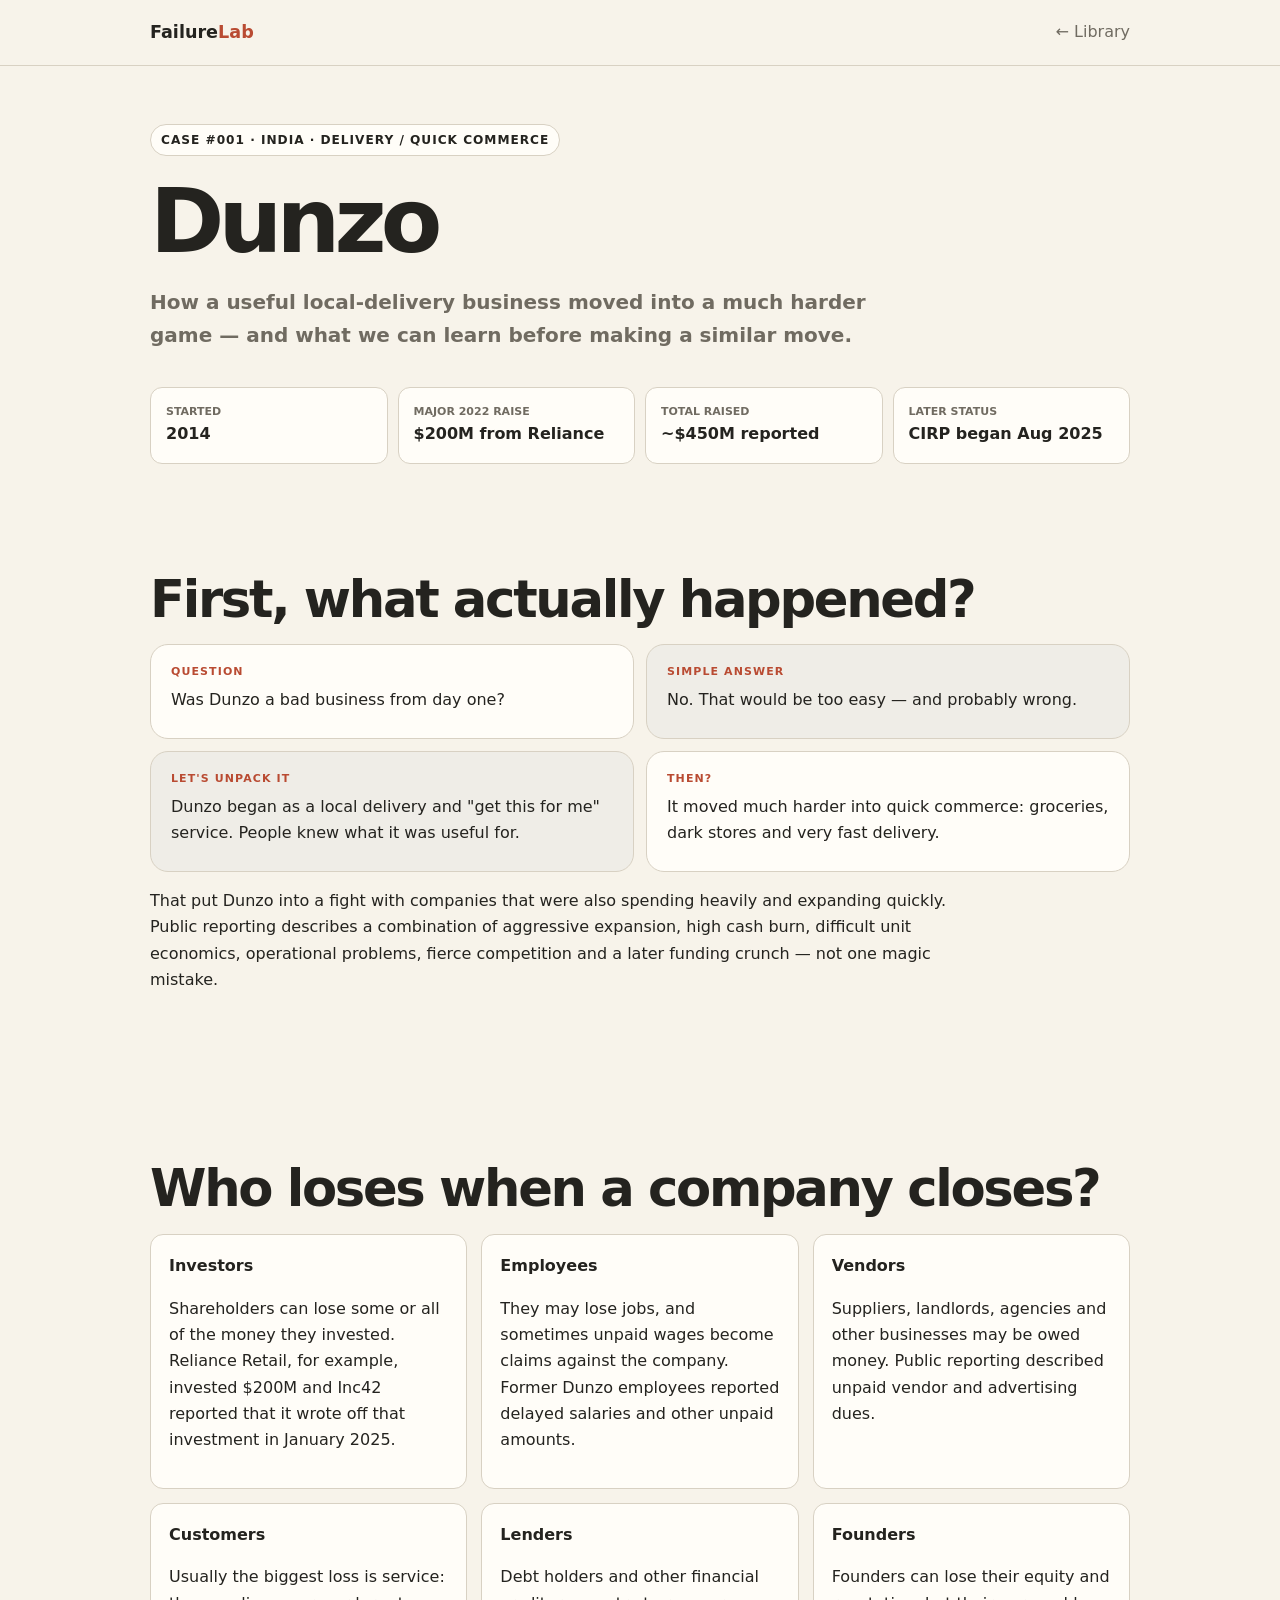
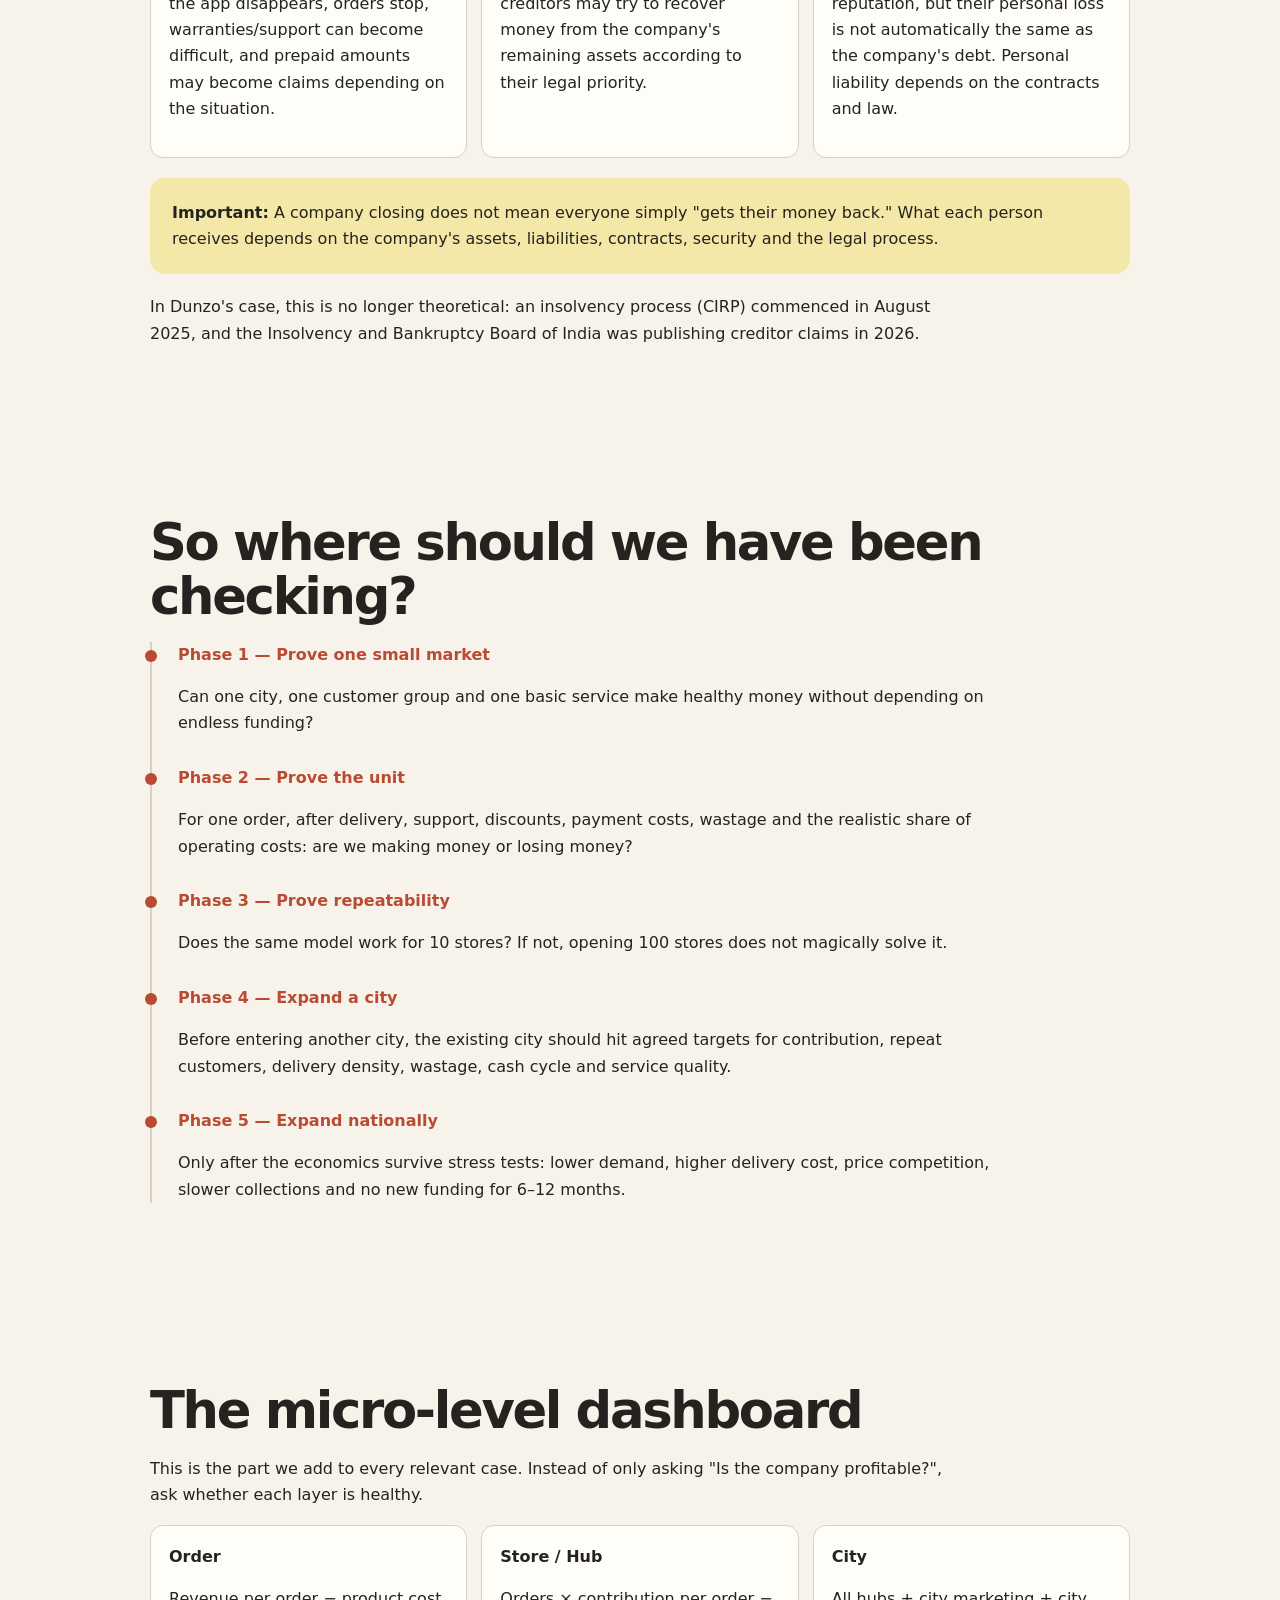
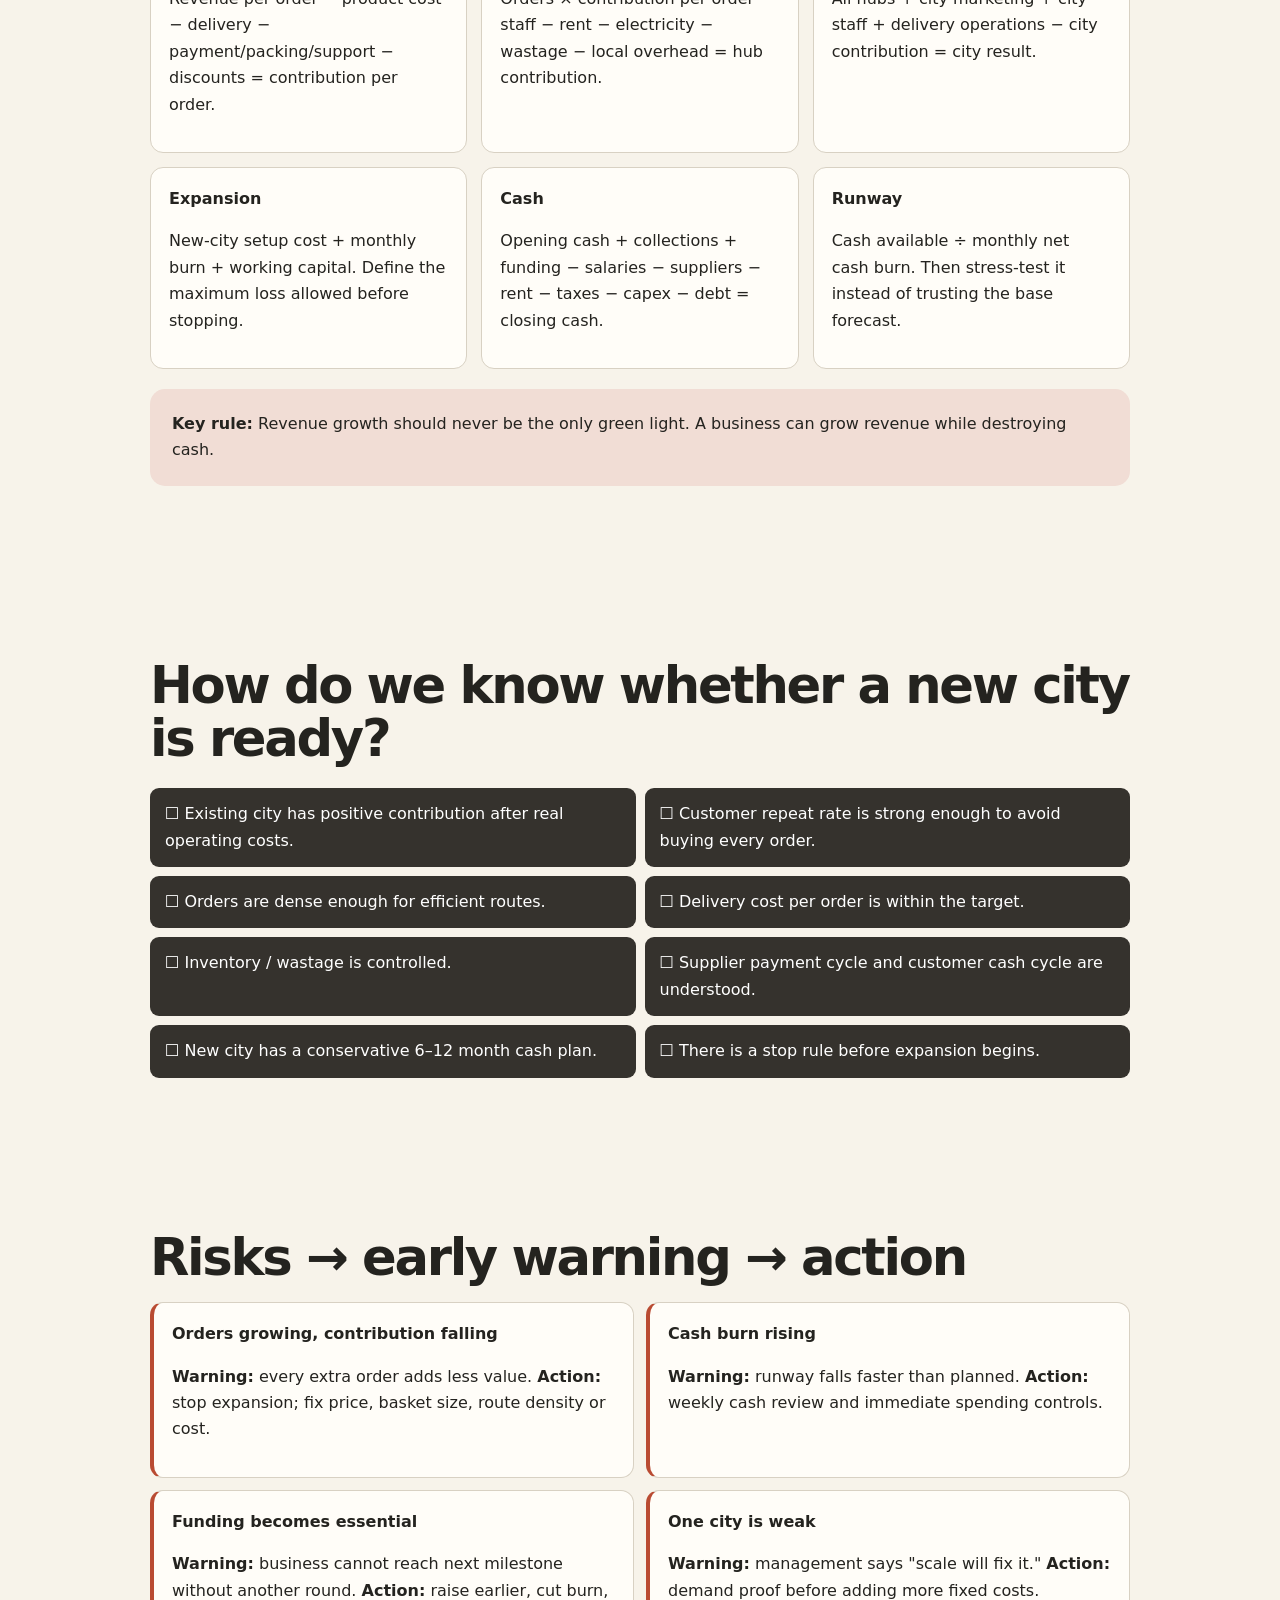
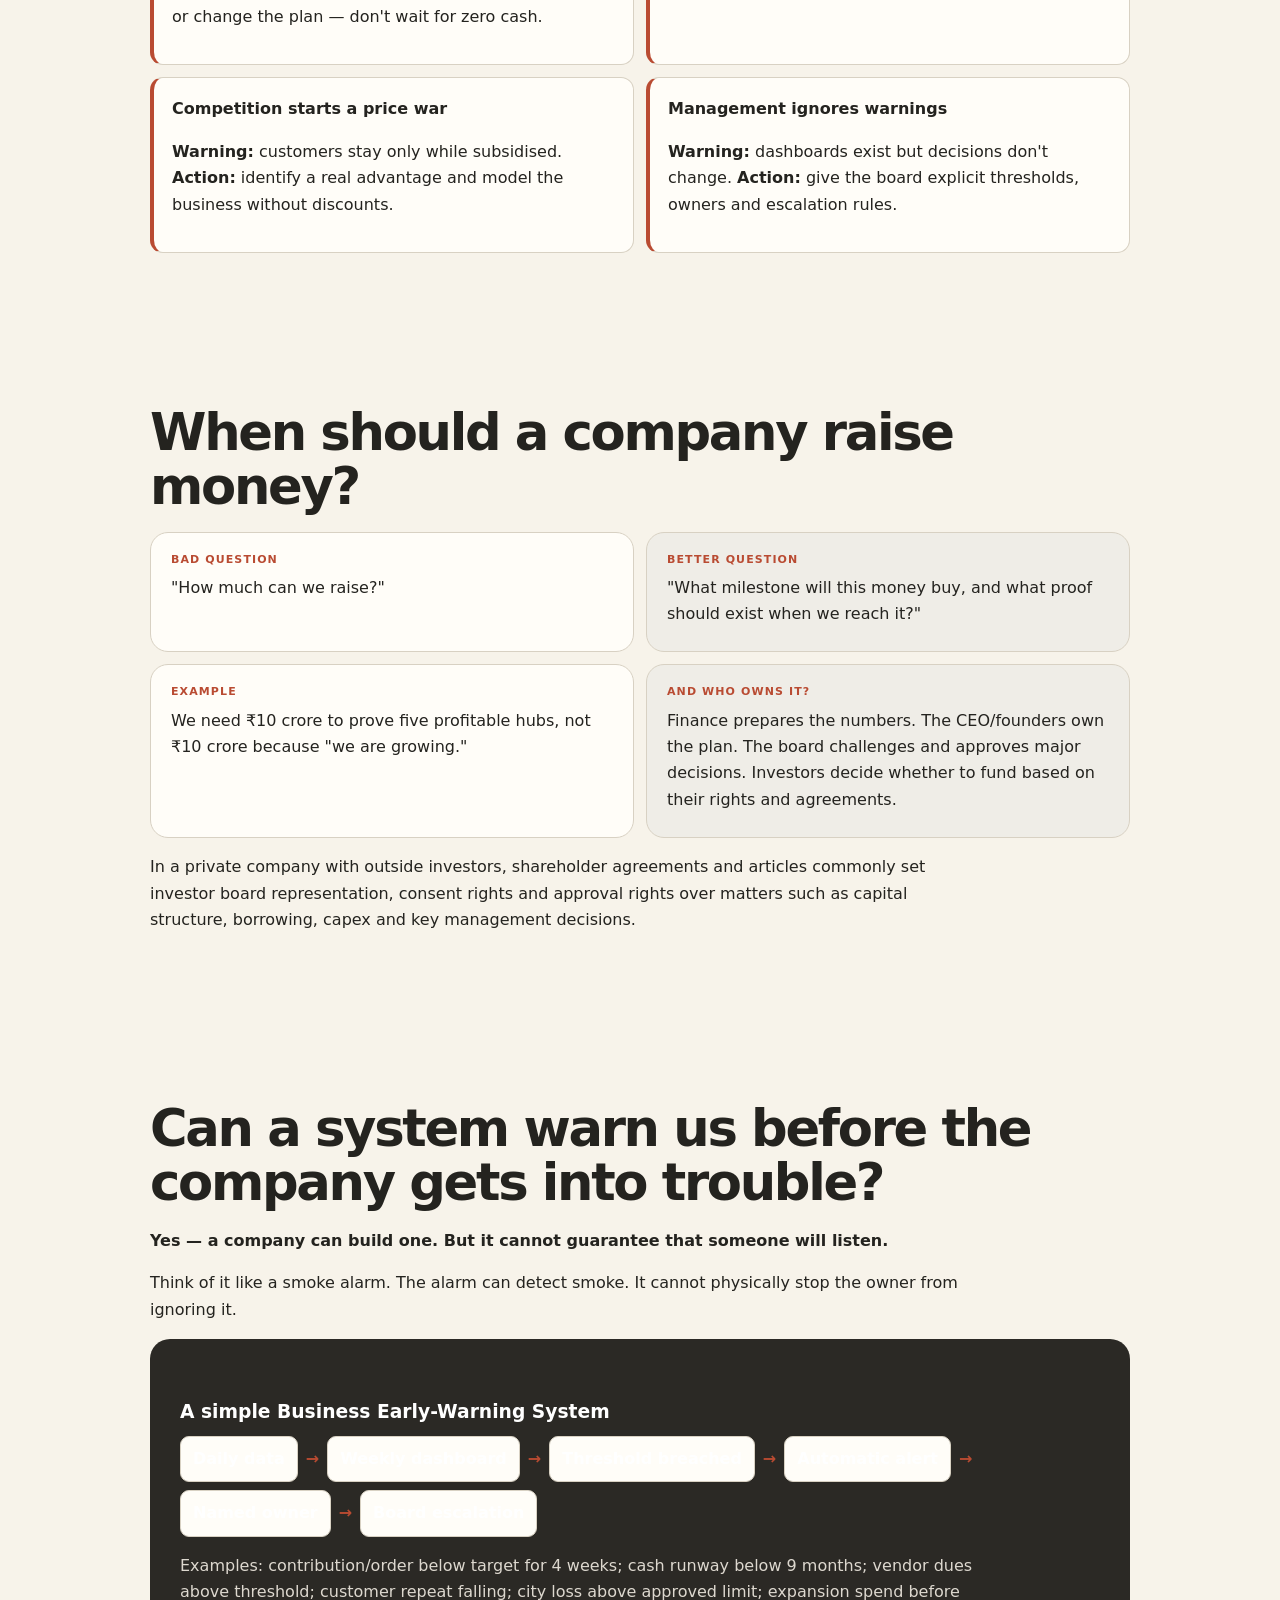
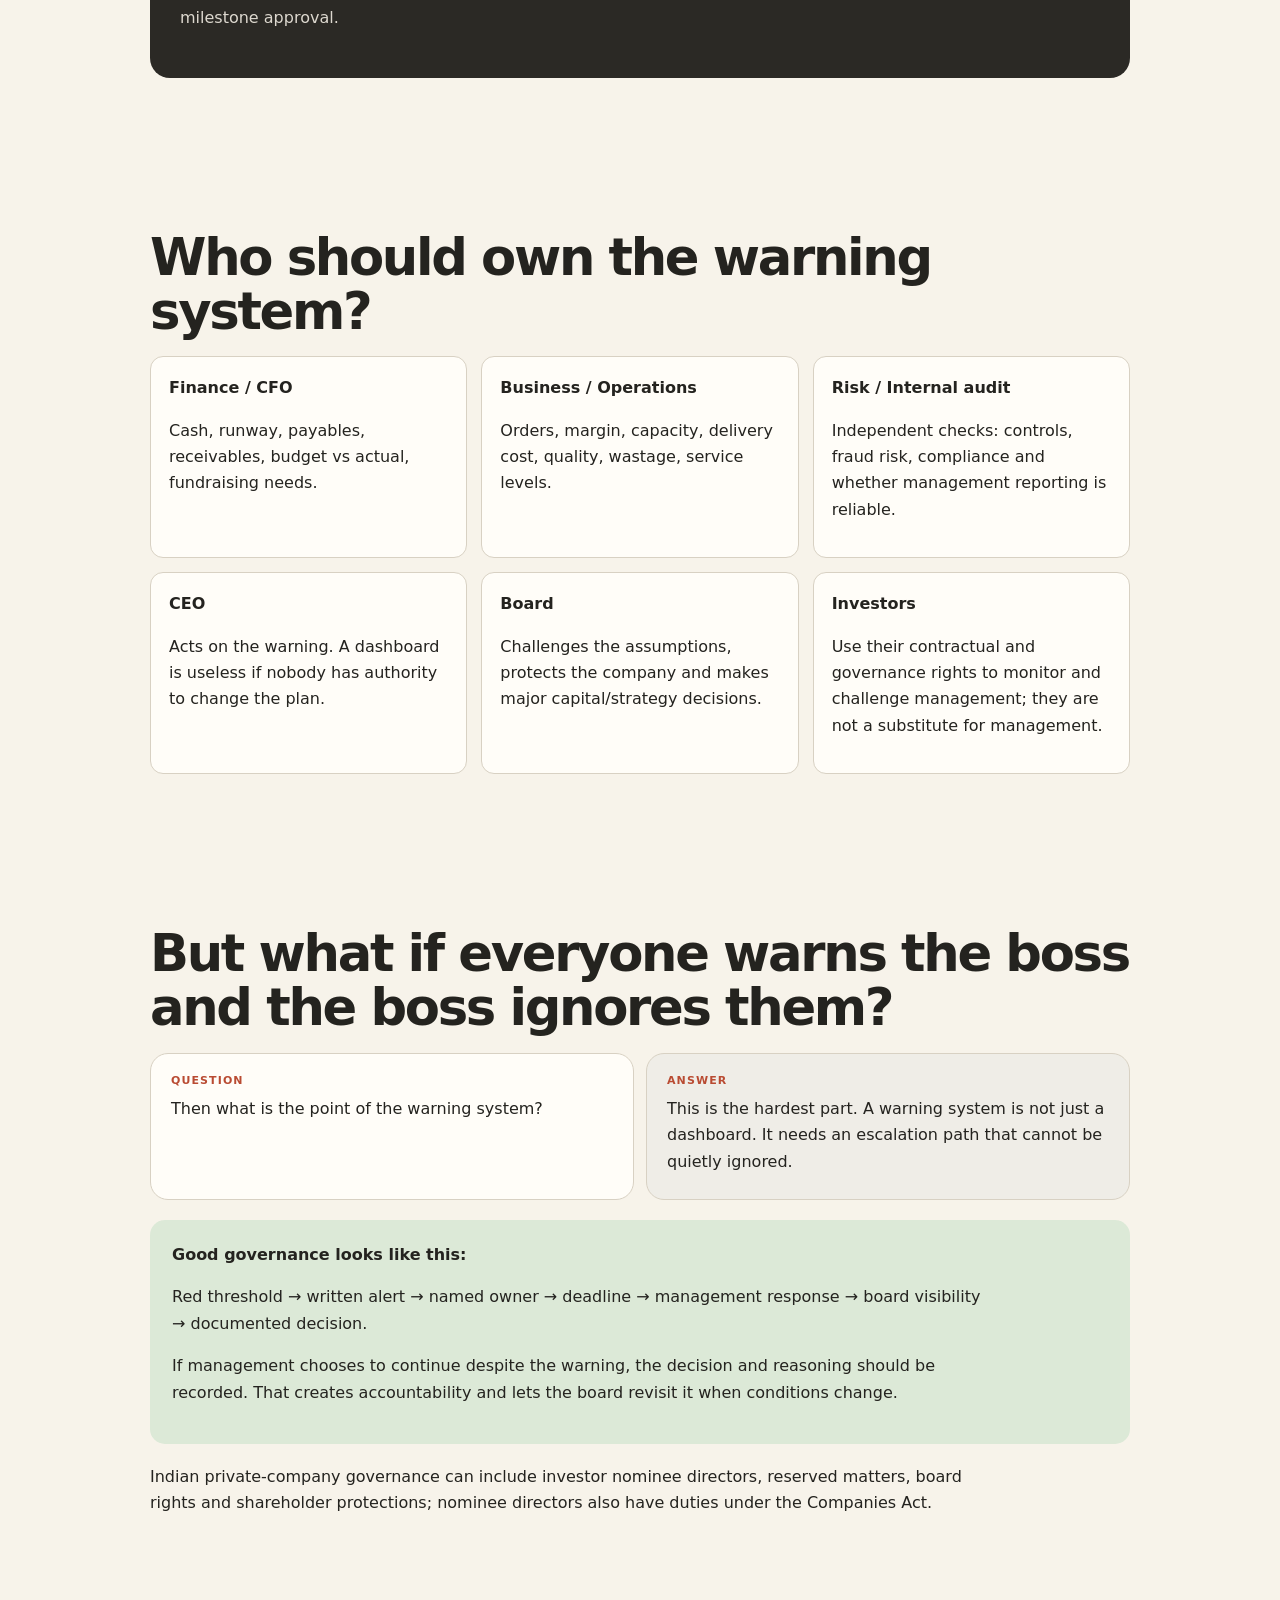
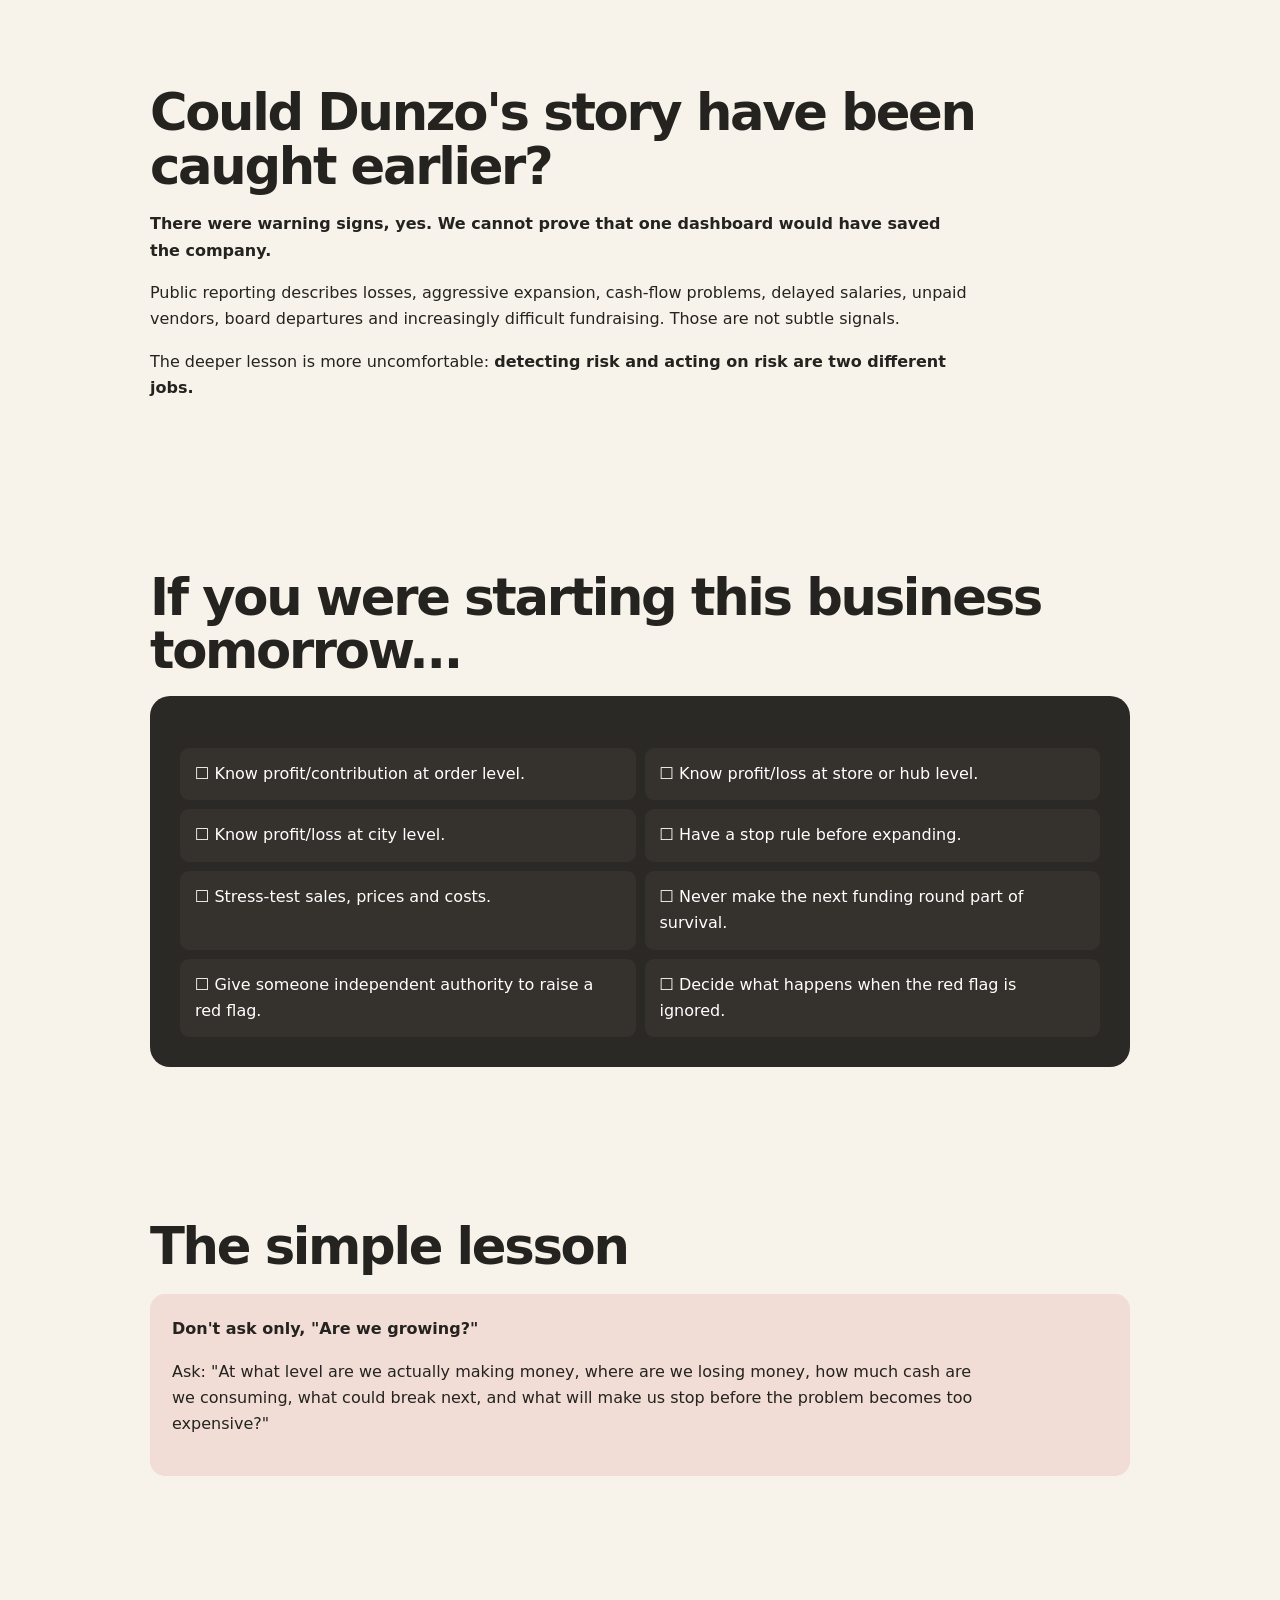
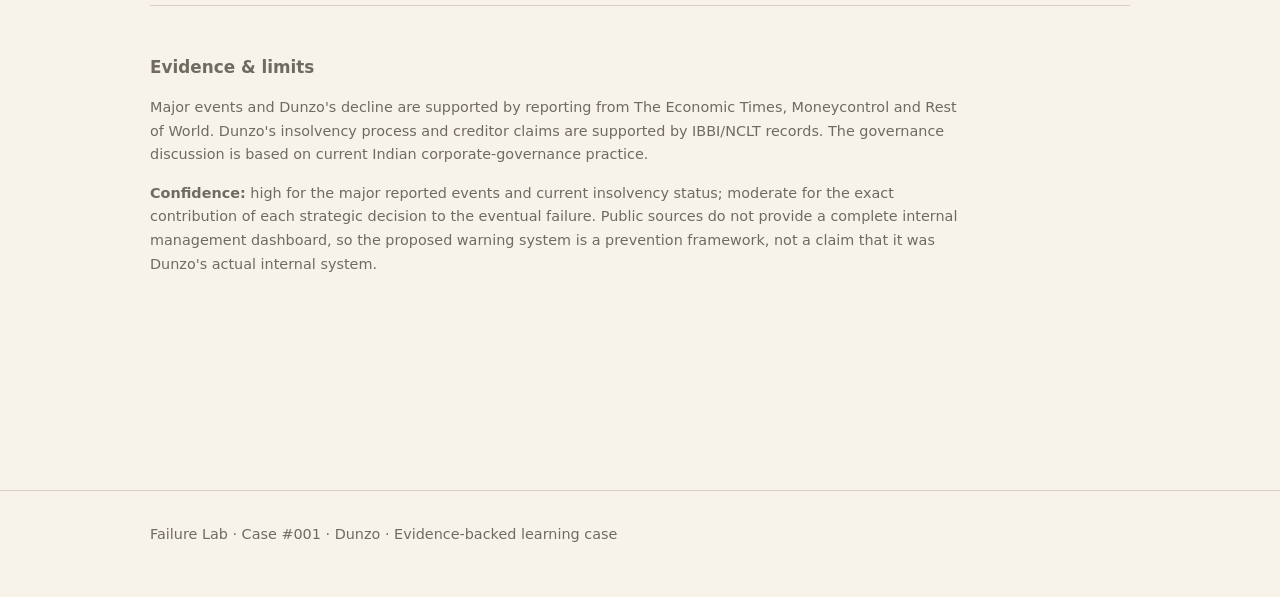
==== cases/dunzo/index.html @ c37a7834 "Add Failure Lab website: homepage and Dunzo case #001 Static site with homepage (index.html), shared" ====
<!doctype html>
<html lang="en">
<head>
<meta charset="utf-8">
<meta name="viewport" content="width=device-width,initial-scale=1">
<title>Failure Lab — Dunzo</title>
<meta name="description" content="Case #001: How Dunzo moved from local delivery into quick commerce, why the economics broke, and what to check before making a similar move.">
<link rel="stylesheet" href="../../css/style.css">
</head>
<body>
<header><div class="wrap top"><a class="brand" href="../../index.html">Failure<span>Lab</span></a><a class="back" href="../../index.html">← Library</a></div></header>
<main class="wrap">
<span class="tag pill">Case #001 · India · Delivery / Quick Commerce</span>
<h1>Dunzo</h1>
<p class="lead"><strong>How a useful local-delivery business moved into a much harder game — and what we can learn before making a similar move.</strong></p>

<div class="facts">
<div class="fact"><small>Started</small><strong>2014</strong></div>
<div class="fact"><small>Major 2022 raise</small><strong>$200M from Reliance</strong></div>
<div class="fact"><small>Total raised</small><strong>~$450M reported</strong></div>
<div class="fact"><small>Later status</small><strong>CIRP began Aug 2025</strong></div>
</div>

<section class="section">
<h2>First, what actually happened?</h2>
<div class="chat">
<div class="bubble"><div class="who">Question</div><p>Was Dunzo a bad business from day one?</p></div>
<div class="bubble alt"><div class="who">Simple answer</div><p>No. That would be too easy — and probably wrong.</p></div>
<div class="bubble alt"><div class="who">Let's unpack it</div><p>Dunzo began as a local delivery and "get this for me" service. People knew what it was useful for.</p></div>
<div class="bubble"><div class="who">Then?</div><p>It moved much harder into quick commerce: groceries, dark stores and very fast delivery.</p></div>
</div>
<p>That put Dunzo into a fight with companies that were also spending heavily and expanding quickly. Public reporting describes a combination of aggressive expansion, high cash burn, difficult unit economics, operational problems, fierce competition and a later funding crunch — not one magic mistake.</p>
</section>

<section class="section">
<h2>Who loses when a company closes?</h2>
<div class="grid">
<div class="mini"><b>Investors</b><p>Shareholders can lose some or all of the money they invested. Reliance Retail, for example, invested $200M and Inc42 reported that it wrote off that investment in January 2025.</p></div>
<div class="mini"><b>Employees</b><p>They may lose jobs, and sometimes unpaid wages become claims against the company. Former Dunzo employees reported delayed salaries and other unpaid amounts.</p></div>
<div class="mini"><b>Vendors</b><p>Suppliers, landlords, agencies and other businesses may be owed money. Public reporting described unpaid vendor and advertising dues.</p></div>
<div class="mini"><b>Customers</b><p>Usually the biggest loss is service: the app disappears, orders stop, warranties/support can become difficult, and prepaid amounts may become claims depending on the situation.</p></div>
<div class="mini"><b>Lenders</b><p>Debt holders and other financial creditors may try to recover money from the company's remaining assets according to their legal priority.</p></div>
<div class="mini"><b>Founders</b><p>Founders can lose their equity and reputation, but their personal loss is not automatically the same as the company's debt. Personal liability depends on the contracts and law.</p></div>
</div>
<div class="box yellow"><strong>Important:</strong> A company closing does not mean everyone simply "gets their money back." What each person receives depends on the company's assets, liabilities, contracts, security and the legal process.</div>
<p>In Dunzo's case, this is no longer theoretical: an insolvency process (CIRP) commenced in August 2025, and the Insolvency and Bankruptcy Board of India was publishing creditor claims in 2026.</p>
</section>

<section class="section">
<h2>So where should we have been checking?</h2>
<div class="timeline">
<div class="event"><div class="year">Phase 1 — Prove one small market</div><p>Can one city, one customer group and one basic service make healthy money without depending on endless funding?</p></div>
<div class="event"><div class="year">Phase 2 — Prove the unit</div><p>For one order, after delivery, support, discounts, payment costs, wastage and the realistic share of operating costs: are we making money or losing money?</p></div>
<div class="event"><div class="year">Phase 3 — Prove repeatability</div><p>Does the same model work for 10 stores? If not, opening 100 stores does not magically solve it.</p></div>
<div class="event"><div class="year">Phase 4 — Expand a city</div><p>Before entering another city, the existing city should hit agreed targets for contribution, repeat customers, delivery density, wastage, cash cycle and service quality.</p></div>
<div class="event"><div class="year">Phase 5 — Expand nationally</div><p>Only after the economics survive stress tests: lower demand, higher delivery cost, price competition, slower collections and no new funding for 6–12 months.</p></div>
</div>
</section>

<section class="section">
<h2>The micro-level dashboard</h2>
<p>This is the part we add to every relevant case. Instead of only asking "Is the company profitable?", ask whether each layer is healthy.</p>
<div class="grid">
<div class="mini"><b>Order</b><p>Revenue per order − product cost − delivery − payment/packing/support − discounts = contribution per order.</p></div>
<div class="mini"><b>Store / Hub</b><p>Orders × contribution per order − staff − rent − electricity − wastage − local overhead = hub contribution.</p></div>
<div class="mini"><b>City</b><p>All hubs + city marketing + city staff + delivery operations − city contribution = city result.</p></div>
<div class="mini"><b>Expansion</b><p>New-city setup cost + monthly burn + working capital. Define the maximum loss allowed before stopping.</p></div>
<div class="mini"><b>Cash</b><p>Opening cash + collections + funding − salaries − suppliers − rent − taxes − capex − debt = closing cash.</p></div>
<div class="mini"><b>Runway</b><p>Cash available ÷ monthly net cash burn. Then stress-test it instead of trusting the base forecast.</p></div>
</div>
<div class="box red"><strong>Key rule:</strong> Revenue growth should never be the only green light. A business can grow revenue while destroying cash.</div>
</section>

<section class="section">
<h2>How do we know whether a new city is ready?</h2>
<div class="checks">
<div class="check">☐ Existing city has positive contribution after real operating costs.</div>
<div class="check">☐ Customer repeat rate is strong enough to avoid buying every order.</div>
<div class="check">☐ Orders are dense enough for efficient routes.</div>
<div class="check">☐ Delivery cost per order is within the target.</div>
<div class="check">☐ Inventory / wastage is controlled.</div>
<div class="check">☐ Supplier payment cycle and customer cash cycle are understood.</div>
<div class="check">☐ New city has a conservative 6–12 month cash plan.</div>
<div class="check">☐ There is a stop rule before expansion begins.</div>
</div>
</section>

<section class="section">
<h2>Risks → early warning → action</h2>
<div class="risk">
<div class="mini"><b>Orders growing, contribution falling</b><p><strong>Warning:</strong> every extra order adds less value. <strong>Action:</strong> stop expansion; fix price, basket size, route density or cost.</p></div>
<div class="mini"><b>Cash burn rising</b><p><strong>Warning:</strong> runway falls faster than planned. <strong>Action:</strong> weekly cash review and immediate spending controls.</p></div>
<div class="mini"><b>Funding becomes essential</b><p><strong>Warning:</strong> business cannot reach next milestone without another round. <strong>Action:</strong> raise earlier, cut burn, or change the plan — don't wait for zero cash.</p></div>
<div class="mini"><b>One city is weak</b><p><strong>Warning:</strong> management says "scale will fix it." <strong>Action:</strong> demand proof before adding more fixed costs.</p></div>
<div class="mini"><b>Competition starts a price war</b><p><strong>Warning:</strong> customers stay only while subsidised. <strong>Action:</strong> identify a real advantage and model the business without discounts.</p></div>
<div class="mini"><b>Management ignores warnings</b><p><strong>Warning:</strong> dashboards exist but decisions don't change. <strong>Action:</strong> give the board explicit thresholds, owners and escalation rules.</p></div>
</div>
</section>

<section class="section">
<h2>When should a company raise money?</h2>
<div class="chat">
<div class="bubble"><div class="who">Bad question</div><p>"How much can we raise?"</p></div>
<div class="bubble alt"><div class="who">Better question</div><p>"What milestone will this money buy, and what proof should exist when we reach it?"</p></div>
<div class="bubble"><div class="who">Example</div><p>We need ₹10 crore to prove five profitable hubs, not ₹10 crore because "we are growing."</p></div>
<div class="bubble alt"><div class="who">And who owns it?</div><p>Finance prepares the numbers. The CEO/founders own the plan. The board challenges and approves major decisions. Investors decide whether to fund based on their rights and agreements.</p></div>
</div>
<p>In a private company with outside investors, shareholder agreements and articles commonly set investor board representation, consent rights and approval rights over matters such as capital structure, borrowing, capex and key management decisions.</p>
</section>

<section class="section">
<h2>Can a system warn us before the company gets into trouble?</h2>
<p><strong>Yes — a company can build one. But it cannot guarantee that someone will listen.</strong></p>
<p>Think of it like a smoke alarm. The alarm can detect smoke. It cannot physically stop the owner from ignoring it.</p>
<div class="dark">
<h3>A simple Business Early-Warning System</h3>
<div class="chain">
<span class="node">Daily data</span><span class="arrow">→</span>
<span class="node">Weekly dashboard</span><span class="arrow">→</span>
<span class="node">Threshold breached</span><span class="arrow">→</span>
<span class="node">Automatic alert</span><span class="arrow">→</span>
<span class="node">Named owner</span><span class="arrow">→</span>
<span class="node">Board escalation</span>
</div>
<p>Examples: contribution/order below target for 4 weeks; cash runway below 9 months; vendor dues above threshold; customer repeat falling; city loss above approved limit; expansion spend before milestone approval.</p>
</div>
</section>

<section class="section">
<h2>Who should own the warning system?</h2>
<div class="grid">
<div class="mini"><b>Finance / CFO</b><p>Cash, runway, payables, receivables, budget vs actual, fundraising needs.</p></div>
<div class="mini"><b>Business / Operations</b><p>Orders, margin, capacity, delivery cost, quality, wastage, service levels.</p></div>
<div class="mini"><b>Risk / Internal audit</b><p>Independent checks: controls, fraud risk, compliance and whether management reporting is reliable.</p></div>
<div class="mini"><b>CEO</b><p>Acts on the warning. A dashboard is useless if nobody has authority to change the plan.</p></div>
<div class="mini"><b>Board</b><p>Challenges the assumptions, protects the company and makes major capital/strategy decisions.</p></div>
<div class="mini"><b>Investors</b><p>Use their contractual and governance rights to monitor and challenge management; they are not a substitute for management.</p></div>
</div>
</section>

<section class="section">
<h2>But what if everyone warns the boss and the boss ignores them?</h2>
<div class="chat">
<div class="bubble"><div class="who">Question</div><p>Then what is the point of the warning system?</p></div>
<div class="bubble alt"><div class="who">Answer</div><p>This is the hardest part. A warning system is not just a dashboard. It needs an escalation path that cannot be quietly ignored.</p></div>
</div>
<div class="box green">
<strong>Good governance looks like this:</strong>
<p>Red threshold → written alert → named owner → deadline → management response → board visibility → documented decision.</p>
<p>If management chooses to continue despite the warning, the decision and reasoning should be recorded. That creates accountability and lets the board revisit it when conditions change.</p>
</div>
<p>Indian private-company governance can include investor nominee directors, reserved matters, board rights and shareholder protections; nominee directors also have duties under the Companies Act.</p>
</section>

<section class="section">
<h2>Could Dunzo's story have been caught earlier?</h2>
<p><strong>There were warning signs, yes. We cannot prove that one dashboard would have saved the company.</strong></p>
<p>Public reporting describes losses, aggressive expansion, cash-flow problems, delayed salaries, unpaid vendors, board departures and increasingly difficult fundraising. Those are not subtle signals.</p>
<p>The deeper lesson is more uncomfortable: <strong>detecting risk and acting on risk are two different jobs.</strong></p>
</section>

<section class="section">
<h2>If you were starting this business tomorrow...</h2>
<div class="dark">
<div class="checks">
<div class="check">☐ Know profit/contribution at order level.</div>
<div class="check">☐ Know profit/loss at store or hub level.</div>
<div class="check">☐ Know profit/loss at city level.</div>
<div class="check">☐ Have a stop rule before expanding.</div>
<div class="check">☐ Stress-test sales, prices and costs.</div>
<div class="check">☐ Never make the next funding round part of survival.</div>
<div class="check">☐ Give someone independent authority to raise a red flag.</div>
<div class="check">☐ Decide what happens when the red flag is ignored.</div>
</div>
</div>
</section>

<section class="section">
<h2>The simple lesson</h2>
<div class="box red"><strong>Don't ask only, "Are we growing?"</strong><p>Ask: "At what level are we actually making money, where are we losing money, how much cash are we consuming, what could break next, and what will make us stop before the problem becomes too expensive?"</p></div>
</section>

<section class="section source">
<h3>Evidence & limits</h3>
<p>Major events and Dunzo's decline are supported by reporting from The Economic Times, Moneycontrol and Rest of World. Dunzo's insolvency process and creditor claims are supported by IBBI/NCLT records. The governance discussion is based on current Indian corporate-governance practice.</p>
<p><strong>Confidence:</strong> high for the major reported events and current insolvency status; moderate for the exact contribution of each strategic decision to the eventual failure. Public sources do not provide a complete internal management dashboard, so the proposed warning system is a prevention framework, not a claim that it was Dunzo's actual internal system.</p>
</section>
</main>
<footer><div class="wrap">Failure Lab · Case #001 · Dunzo · Evidence-backed learning case</div></footer>
</body>
</html>
---- css/style.css ----
:root{
  --bg:#f7f3ea;--paper:#fffdf8;--ink:#24231f;--muted:#706b61;--line:#d8d1c3;
  --red:#b94b32;--redbg:#f1ddd5;--green:#dce9d7;--yellow:#f4e8a8;--dark:#2b2925;
  --shadow:0 10px 30px rgba(35,31,24,.07);
}
*{box-sizing:border-box}
body{margin:0;background:var(--bg);color:var(--ink);font:16px/1.65 Inter,system-ui,-apple-system,Segoe UI,sans-serif}
a{color:inherit}
.wrap{width:min(980px,92%);margin:auto}

/* header */
header{border-bottom:1px solid var(--line);padding:18px 0;position:sticky;top:0;background:rgba(247,243,234,.94);backdrop-filter:blur(10px);z-index:10}
.top{display:flex;justify-content:space-between;align-items:center}
.brand{font-weight:900;text-decoration:none;font-size:1.1rem}
.brand span{color:var(--red)}
.navlinks{display:flex;gap:20px;color:var(--muted);font-size:.95rem}
.navlinks a{text-decoration:none}
.navlinks a:hover{color:var(--ink)}
header a.back{color:var(--muted);text-decoration:none}

main{padding:58px 0 90px}

/* homepage hero */
.hero{padding:28px 0 44px}
.eyebrow{display:inline-block;padding:6px 10px;border:1px solid var(--line);border-radius:999px;font-size:.78rem;font-weight:800;letter-spacing:.08em;text-transform:uppercase;background:var(--paper)}
h1{font-size:clamp(3rem,7vw,6.2rem);line-height:.96;letter-spacing:-.065em;margin:22px 0}
.hero p{max-width:690px;font-size:1.18rem;color:var(--muted)}
.hero-actions{display:flex;gap:12px;flex-wrap:wrap;margin-top:28px}
.btn{display:inline-flex;align-items:center;justify-content:center;padding:12px 18px;border-radius:10px;border:1px solid var(--ink);font-weight:800;text-decoration:none}
.btn.primary{background:var(--ink);color:white}
.btn.secondary{background:transparent}

section{padding:44px 0}
.section-head{display:flex;justify-content:space-between;align-items:end;gap:24px;margin-bottom:24px}
h2{font-size:clamp(2rem,4vw,3.3rem);line-height:1.05;letter-spacing:-.045em;margin:0 0 18px}
h3{margin:28px 0 8px}
.section-head p{max-width:520px;color:var(--muted);margin:0}
p{max-width:820px}
.lead{font-size:1.25rem;color:var(--muted);max-width:780px}

.grid{display:grid;grid-template-columns:repeat(3,1fr);gap:14px}
.card{background:var(--paper);border:1px solid var(--line);border-radius:16px;padding:24px;box-shadow:var(--shadow);text-decoration:none;display:block}
.card h3{margin:10px 0 8px;font-size:1.35rem;line-height:1.15}
.card p{color:var(--muted);margin:0}
.tag{display:inline-block;font-size:.76rem;font-weight:800;padding:5px 8px;border-radius:7px;background:var(--redbg);color:#7d2f1f}
.tag.pill{border:1px solid var(--line);background:var(--paper);border-radius:999px;padding:5px 10px;text-transform:uppercase;letter-spacing:.08em;color:var(--ink)}

.chat{display:grid;grid-template-columns:1fr 1fr;gap:12px}
.bubble{background:var(--paper);border:1px solid var(--line);padding:18px 20px;border-radius:18px}
.bubble.alt{background:#efede7}
.who,.speaker{font-size:11px;color:var(--red);font-weight:900;letter-spacing:.1em;text-transform:uppercase}
.bubble p{margin:6px 0}

.principles{display:grid;grid-template-columns:repeat(2,1fr);gap:14px}
.principle{padding:20px;border-left:4px solid var(--red);background:var(--paper);border-radius:0 12px 12px 0}
.principle strong{display:block;margin-bottom:4px}

.tomorrow{background:var(--ink);color:white;border-radius:22px;padding:36px}
.tomorrow p{color:#d9d5cc}

.checks{display:grid;grid-template-columns:1fr 1fr;gap:9px;margin-top:22px}
.check{background:#35322d;color:white;padding:13px 15px;border-radius:9px}

.method{display:grid;grid-template-columns:1.1fr .9fr;gap:30px;align-items:start}
.method ul{padding-left:20px}
.method li{margin:9px 0}
.note{padding:18px;background:var(--yellow);border-radius:14px}

/* case pages */
.facts{display:grid;grid-template-columns:repeat(4,1fr);gap:10px;margin:35px 0 65px}
.fact{background:var(--paper);border:1px solid var(--line);border-radius:12px;padding:15px}
.fact small{display:block;color:var(--muted);text-transform:uppercase;font-size:11px;font-weight:800}
.fact strong{display:block}
.section{margin:65px 0}
.box{padding:22px;border-radius:15px;margin:20px 0}
.red{background:var(--redbg)}
.yellow{background:var(--yellow)}
.green{background:var(--green)}
.dark{background:var(--dark);color:white;padding:30px;border-radius:20px}
.dark p{color:#ddd8cf}
.timeline{border-left:2px solid var(--line);padding-left:26px}
.event{position:relative;margin-bottom:28px}
.event:before{content:"";position:absolute;left:-33px;top:8px;width:12px;height:12px;border-radius:50%;background:var(--red)}
.year{color:var(--red);font-weight:900}
.chain{display:flex;flex-wrap:wrap;align-items:center;gap:8px}
.node{background:var(--paper);border:1px solid var(--line);padding:9px 12px;border-radius:9px;font-weight:750}
.arrow{color:var(--red);font-weight:900}
.mini{background:var(--paper);border:1px solid var(--line);border-radius:13px;padding:18px}
.mini b{display:block;margin-bottom:5px}
.risk{display:grid;grid-template-columns:1fr 1fr;gap:12px}
.risk .mini{border-left:4px solid var(--red)}
.source{font-size:.9rem;color:var(--muted);border-top:1px solid var(--line);padding-top:20px}

footer{border-top:1px solid var(--line);padding:32px 0 50px;color:var(--muted);font-size:.9rem}

@media(max-width:800px){
  .navlinks{display:none}
  .grid,.conversation,.method,.principles,.checks,.facts,.chat,.risk{grid-template-columns:1fr}
  h1{font-size:clamp(3rem,15vw,5rem)}
}
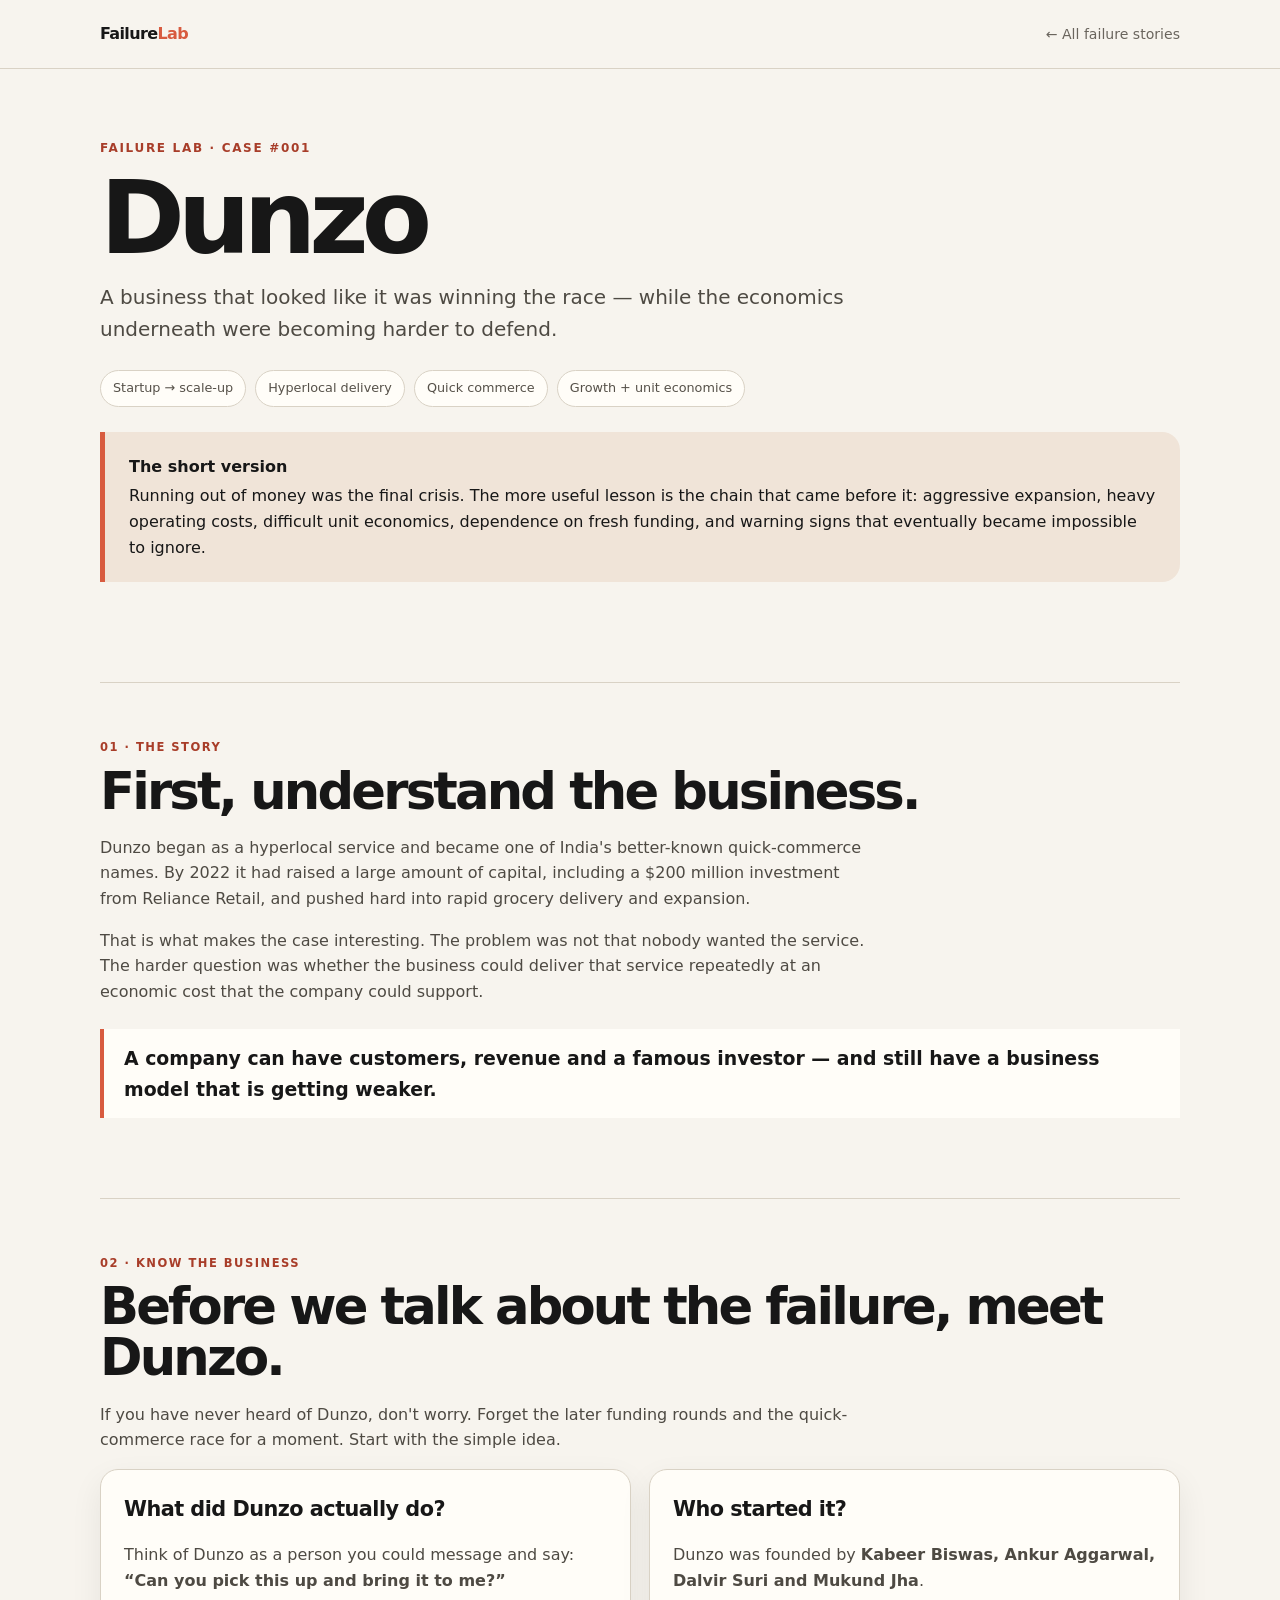
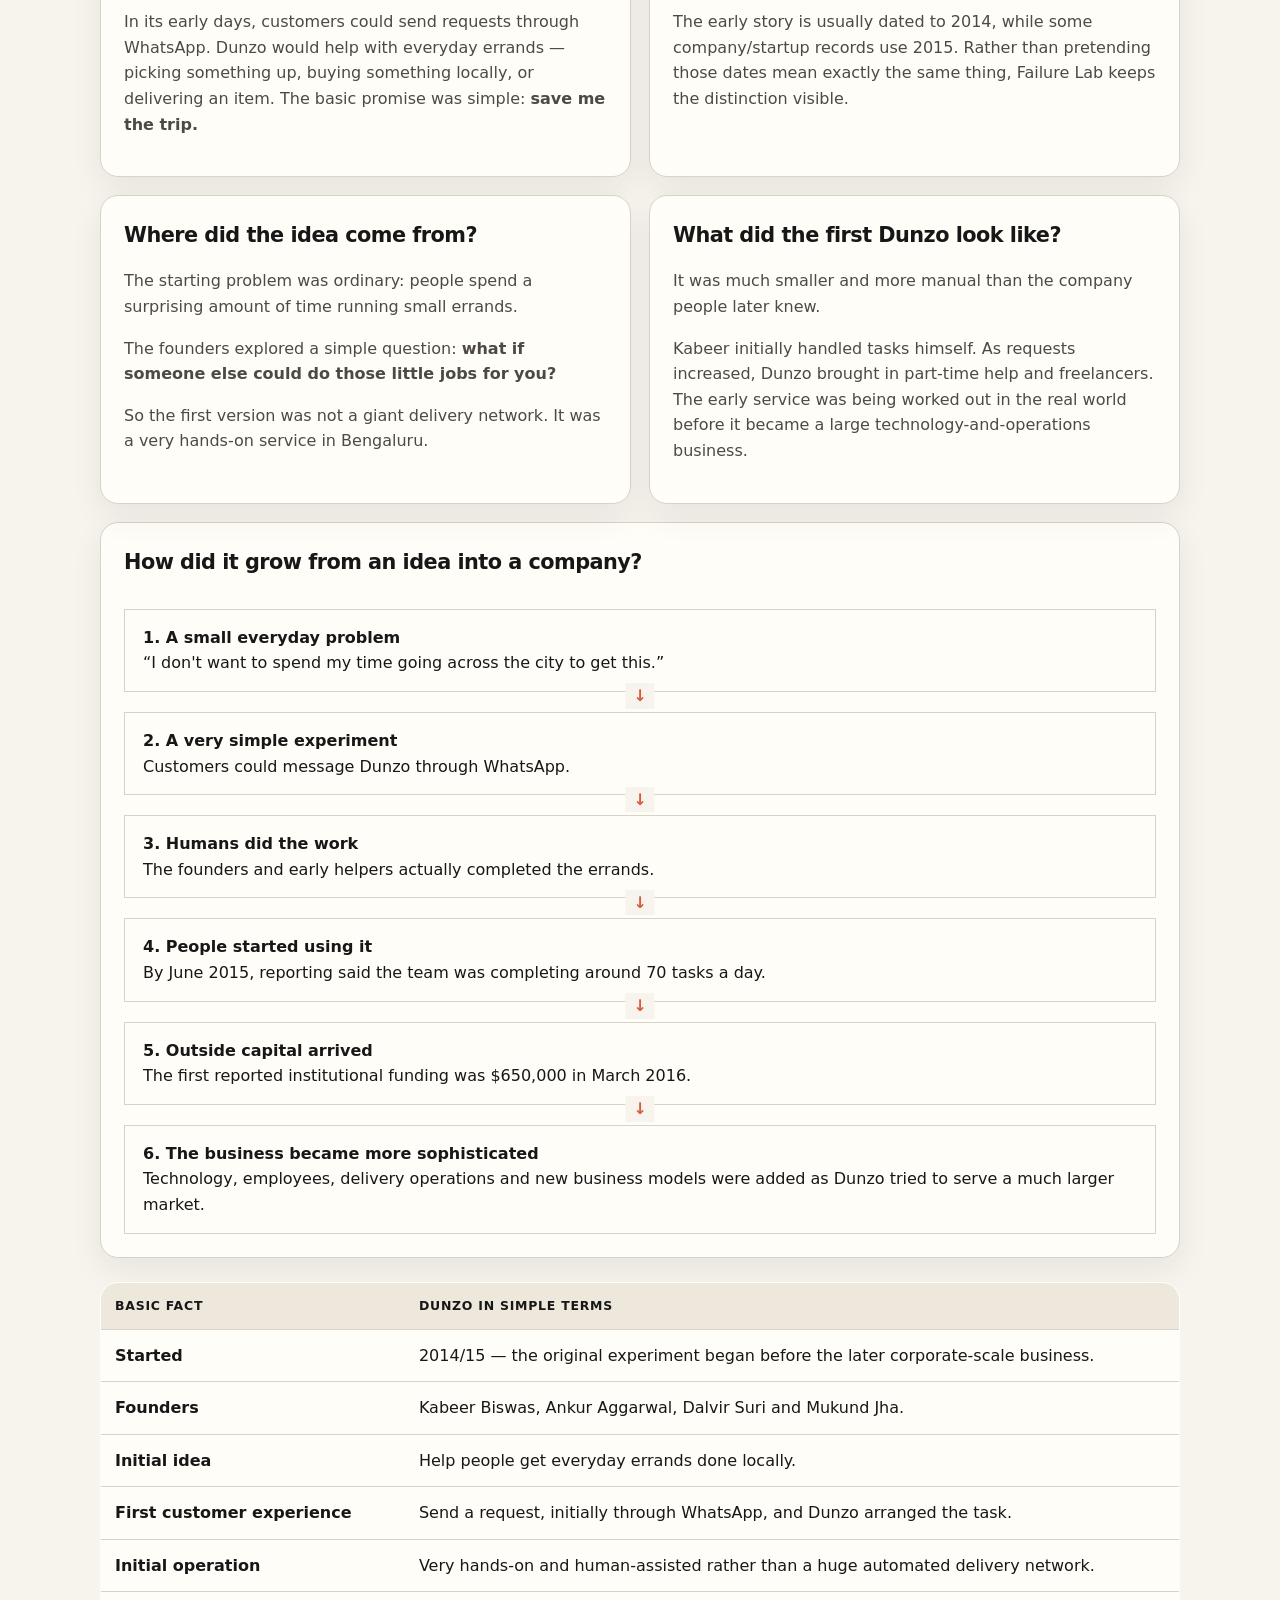
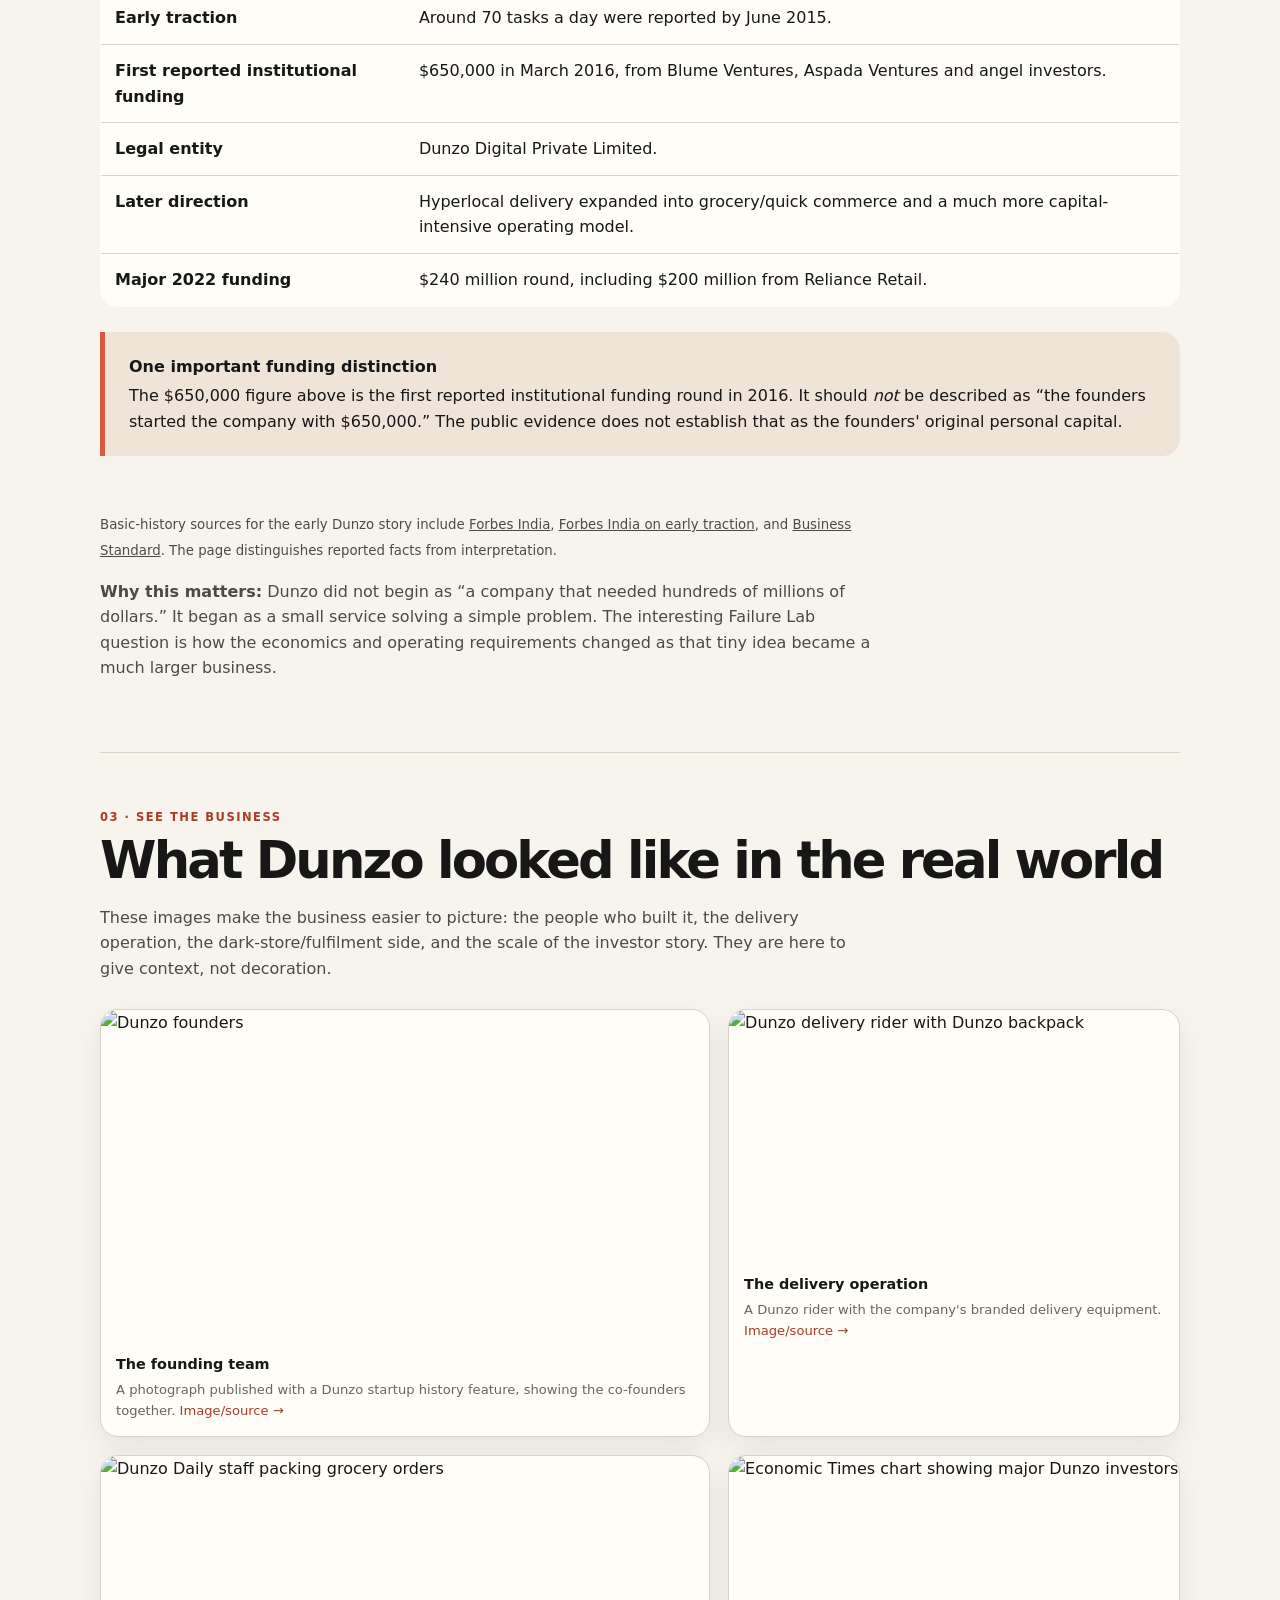
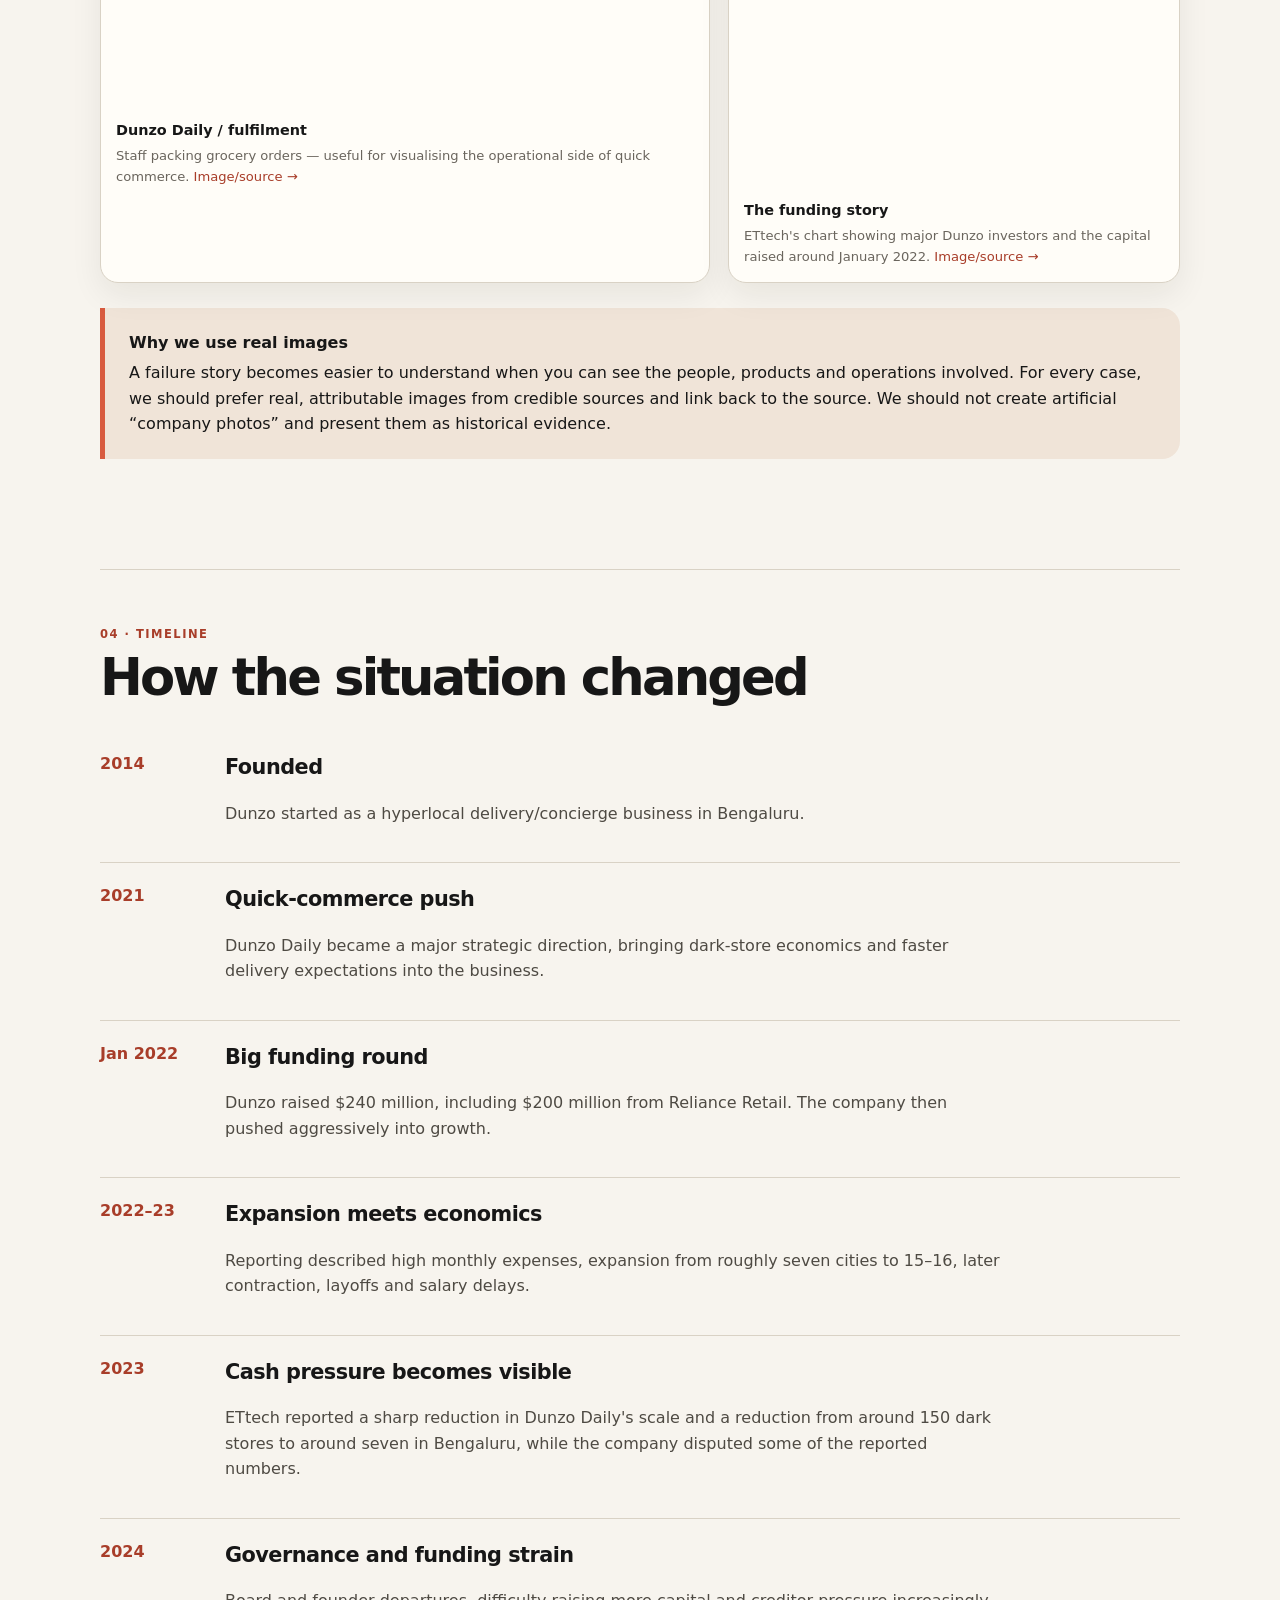
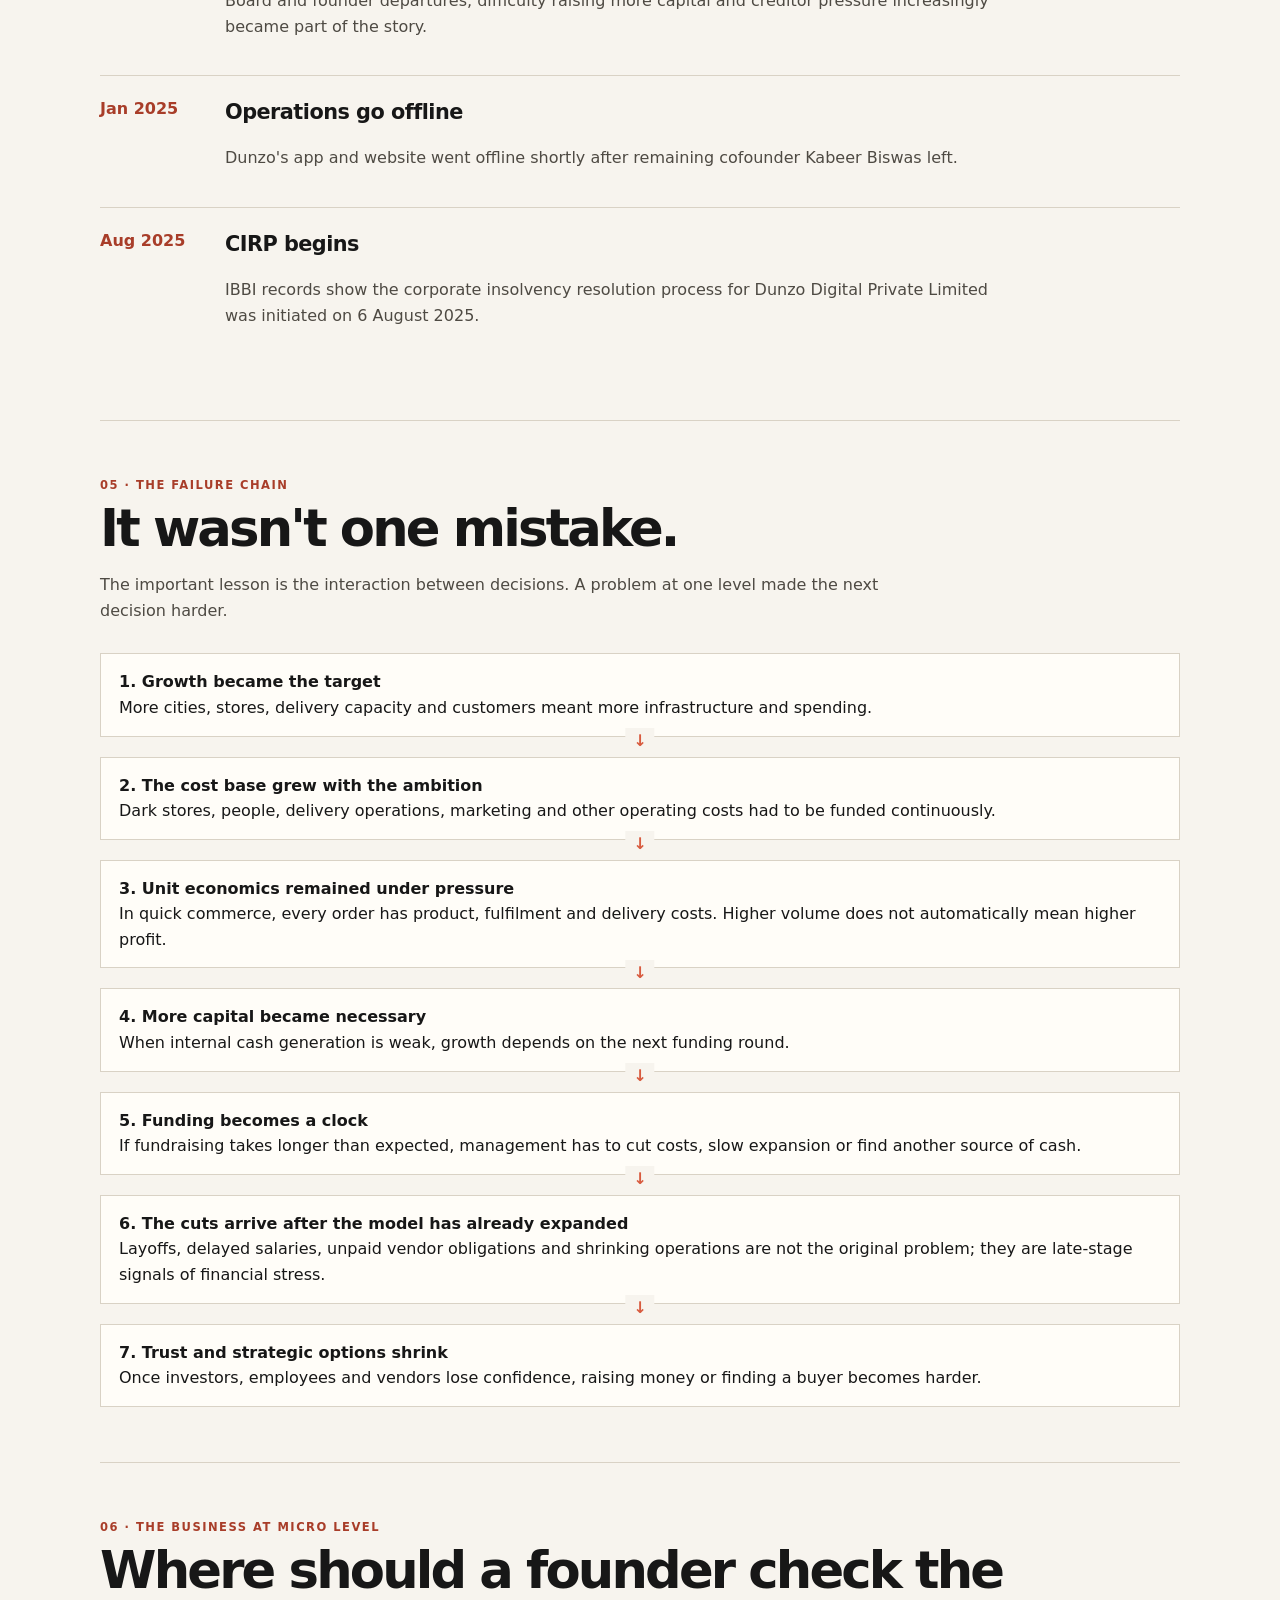
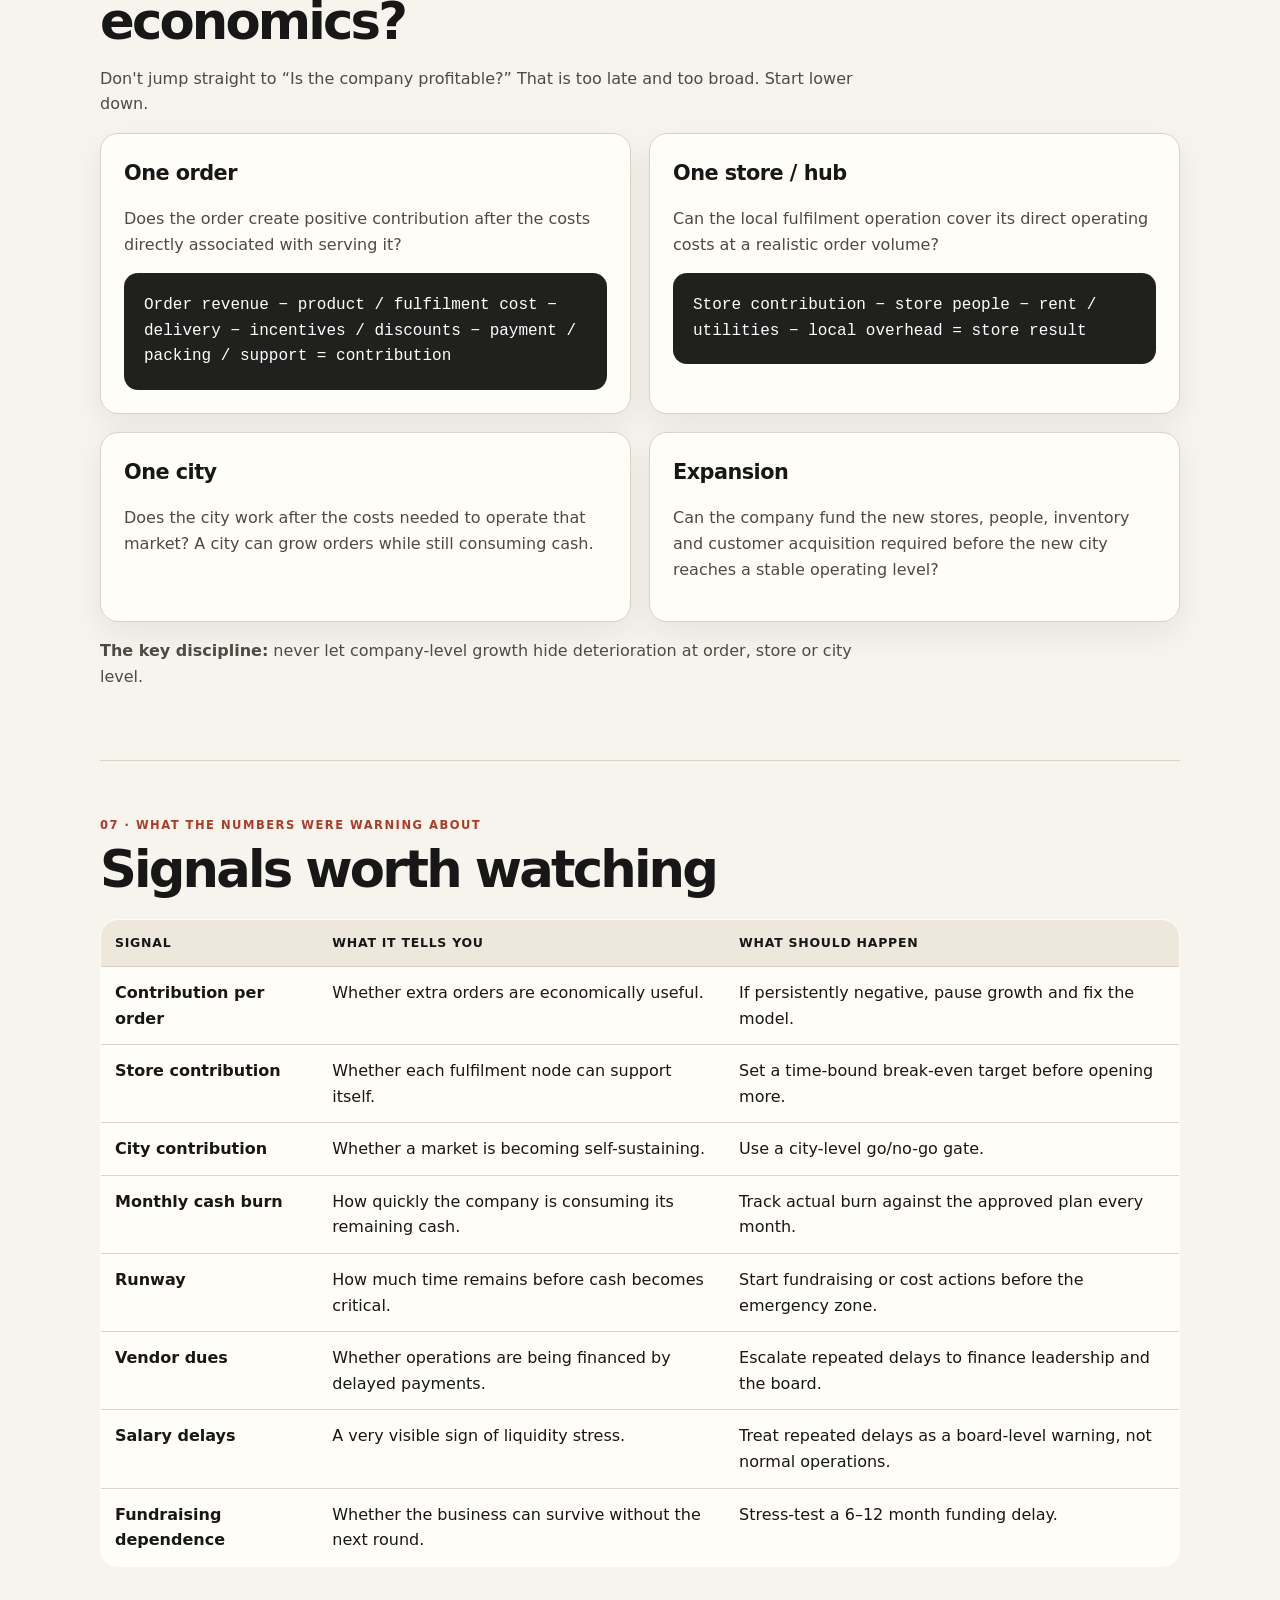
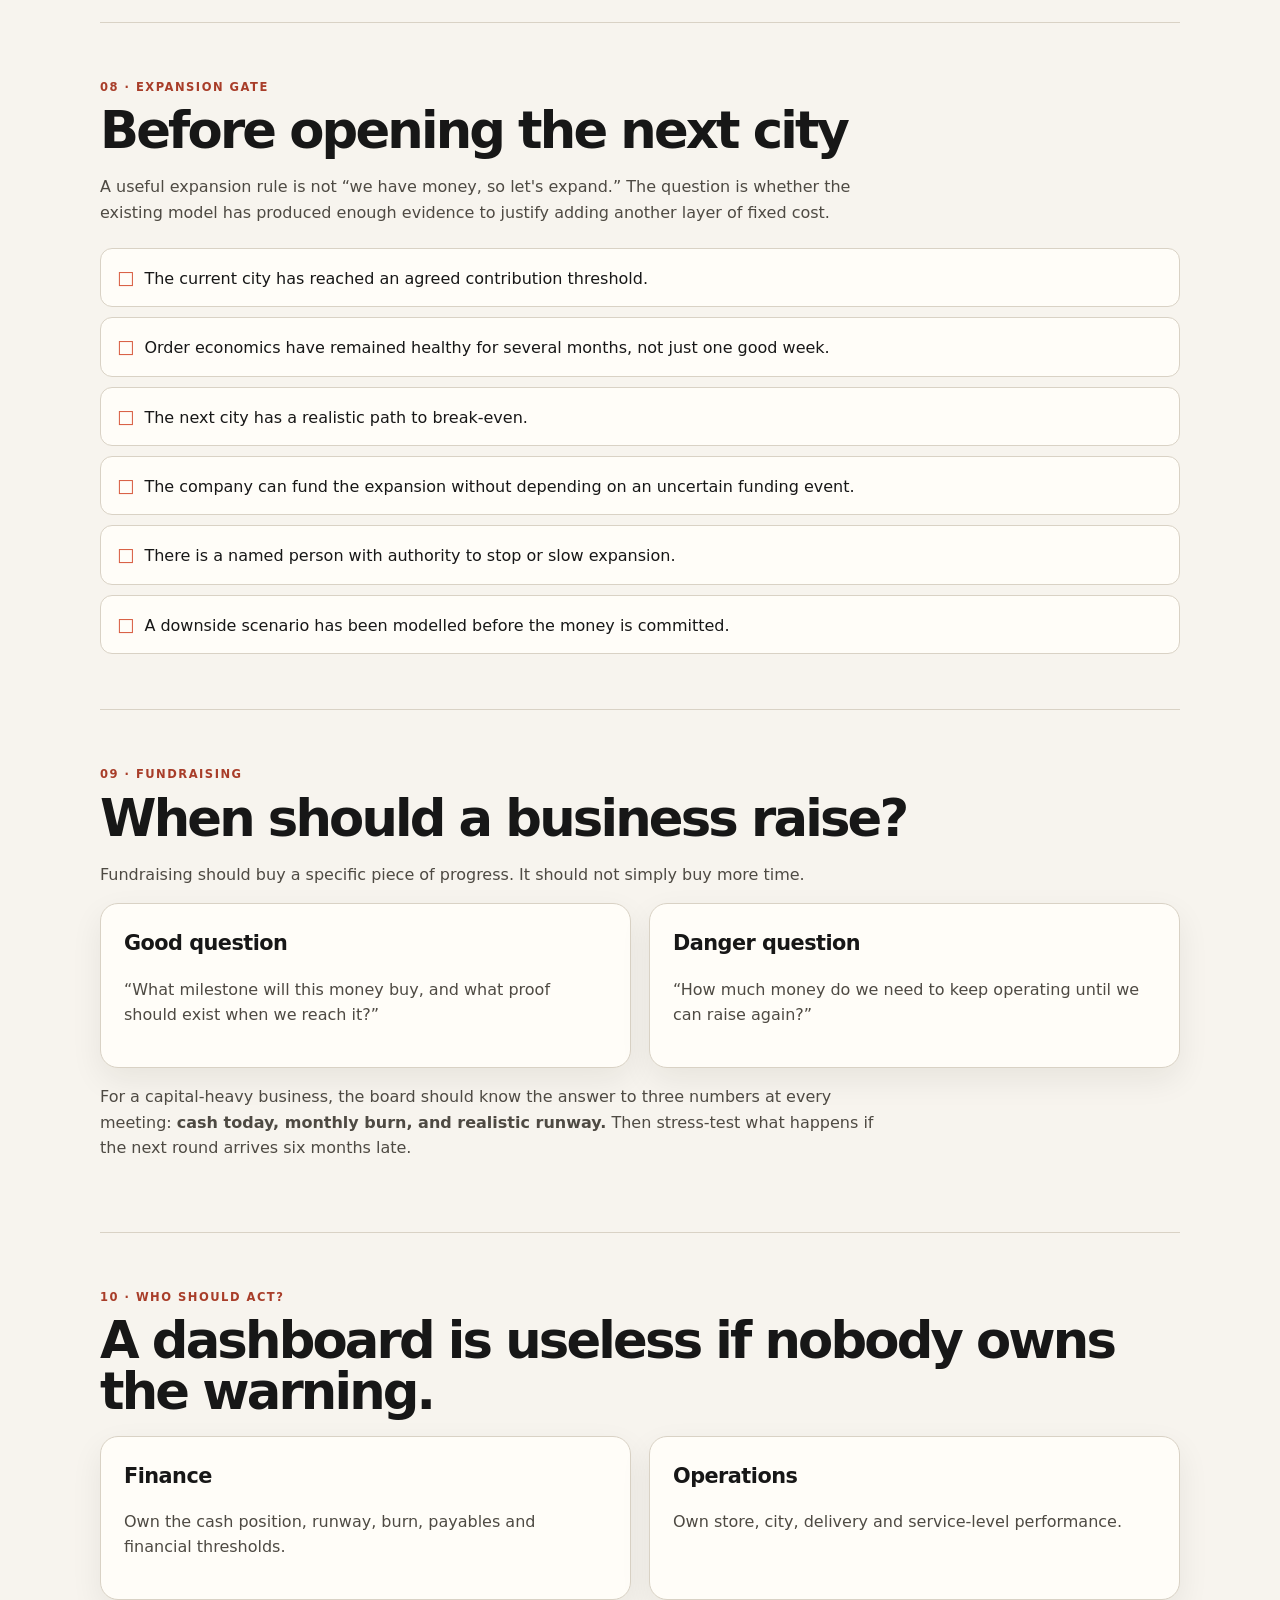
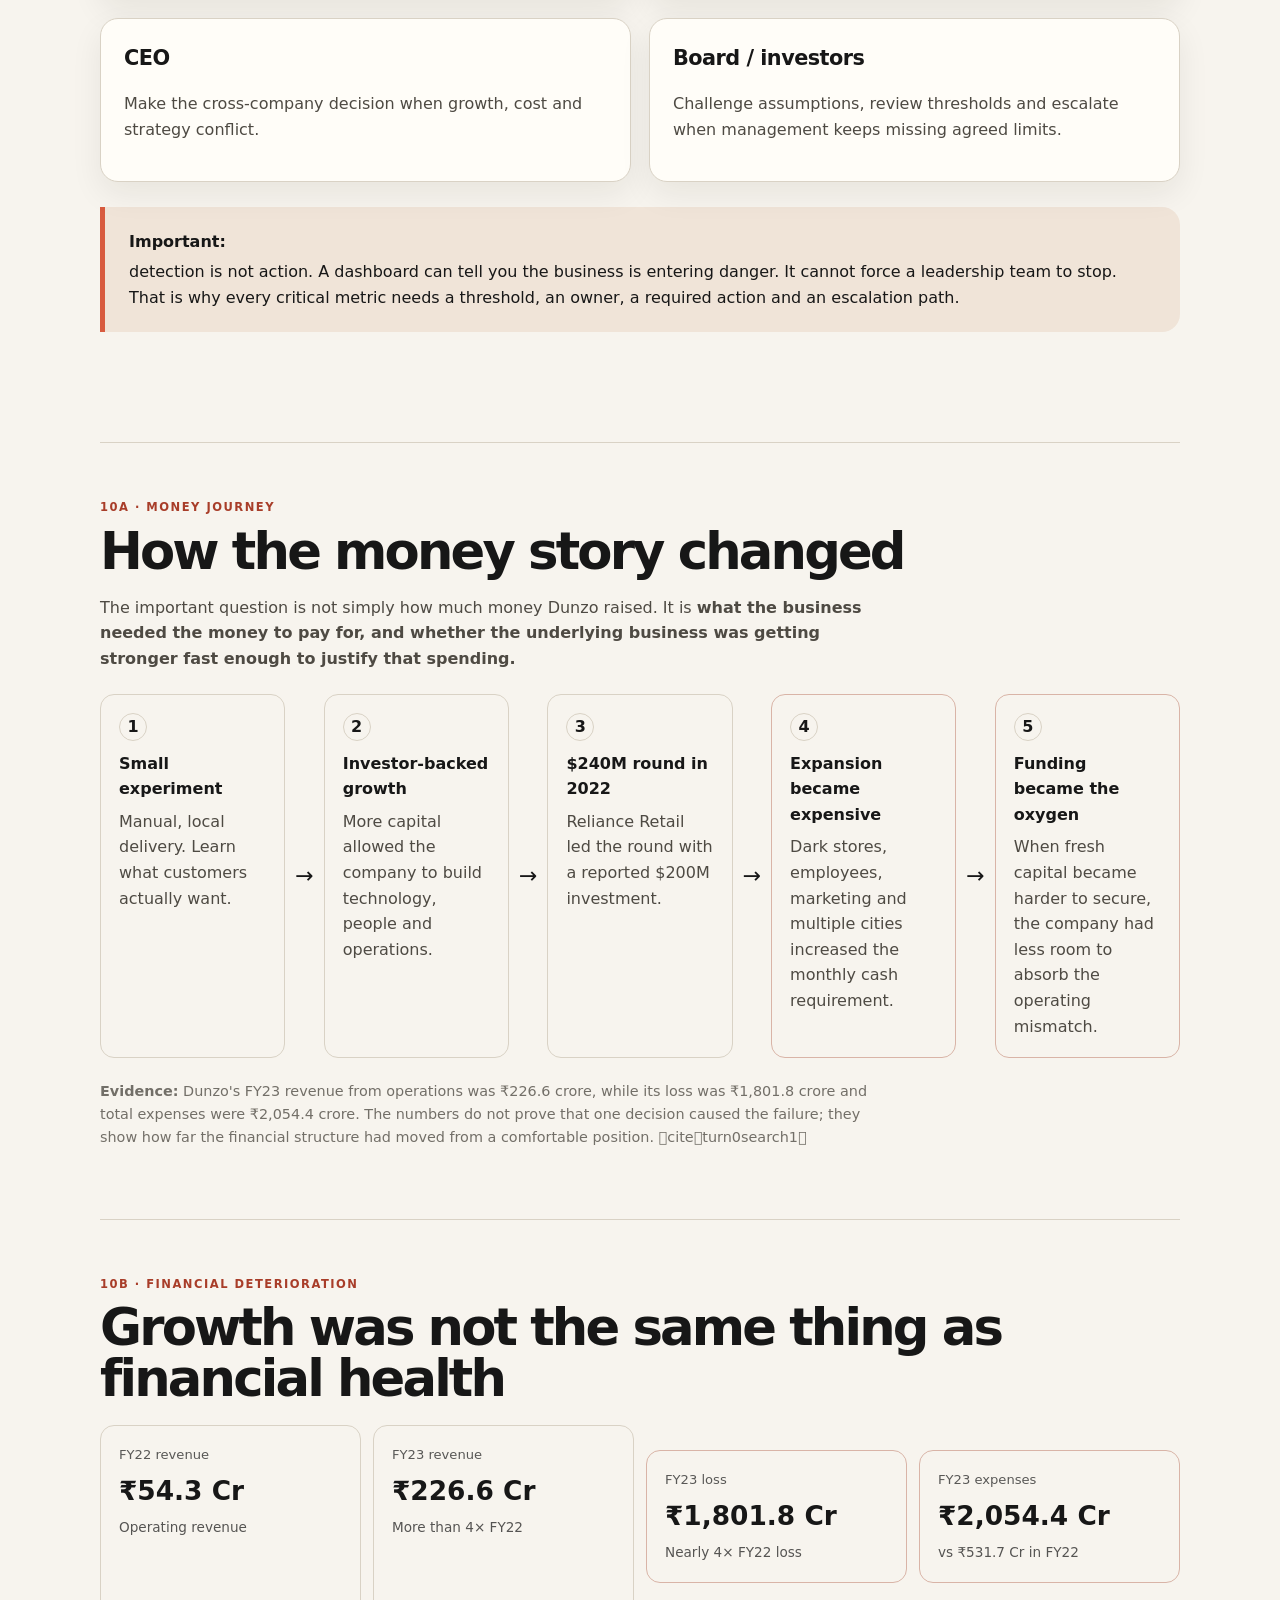
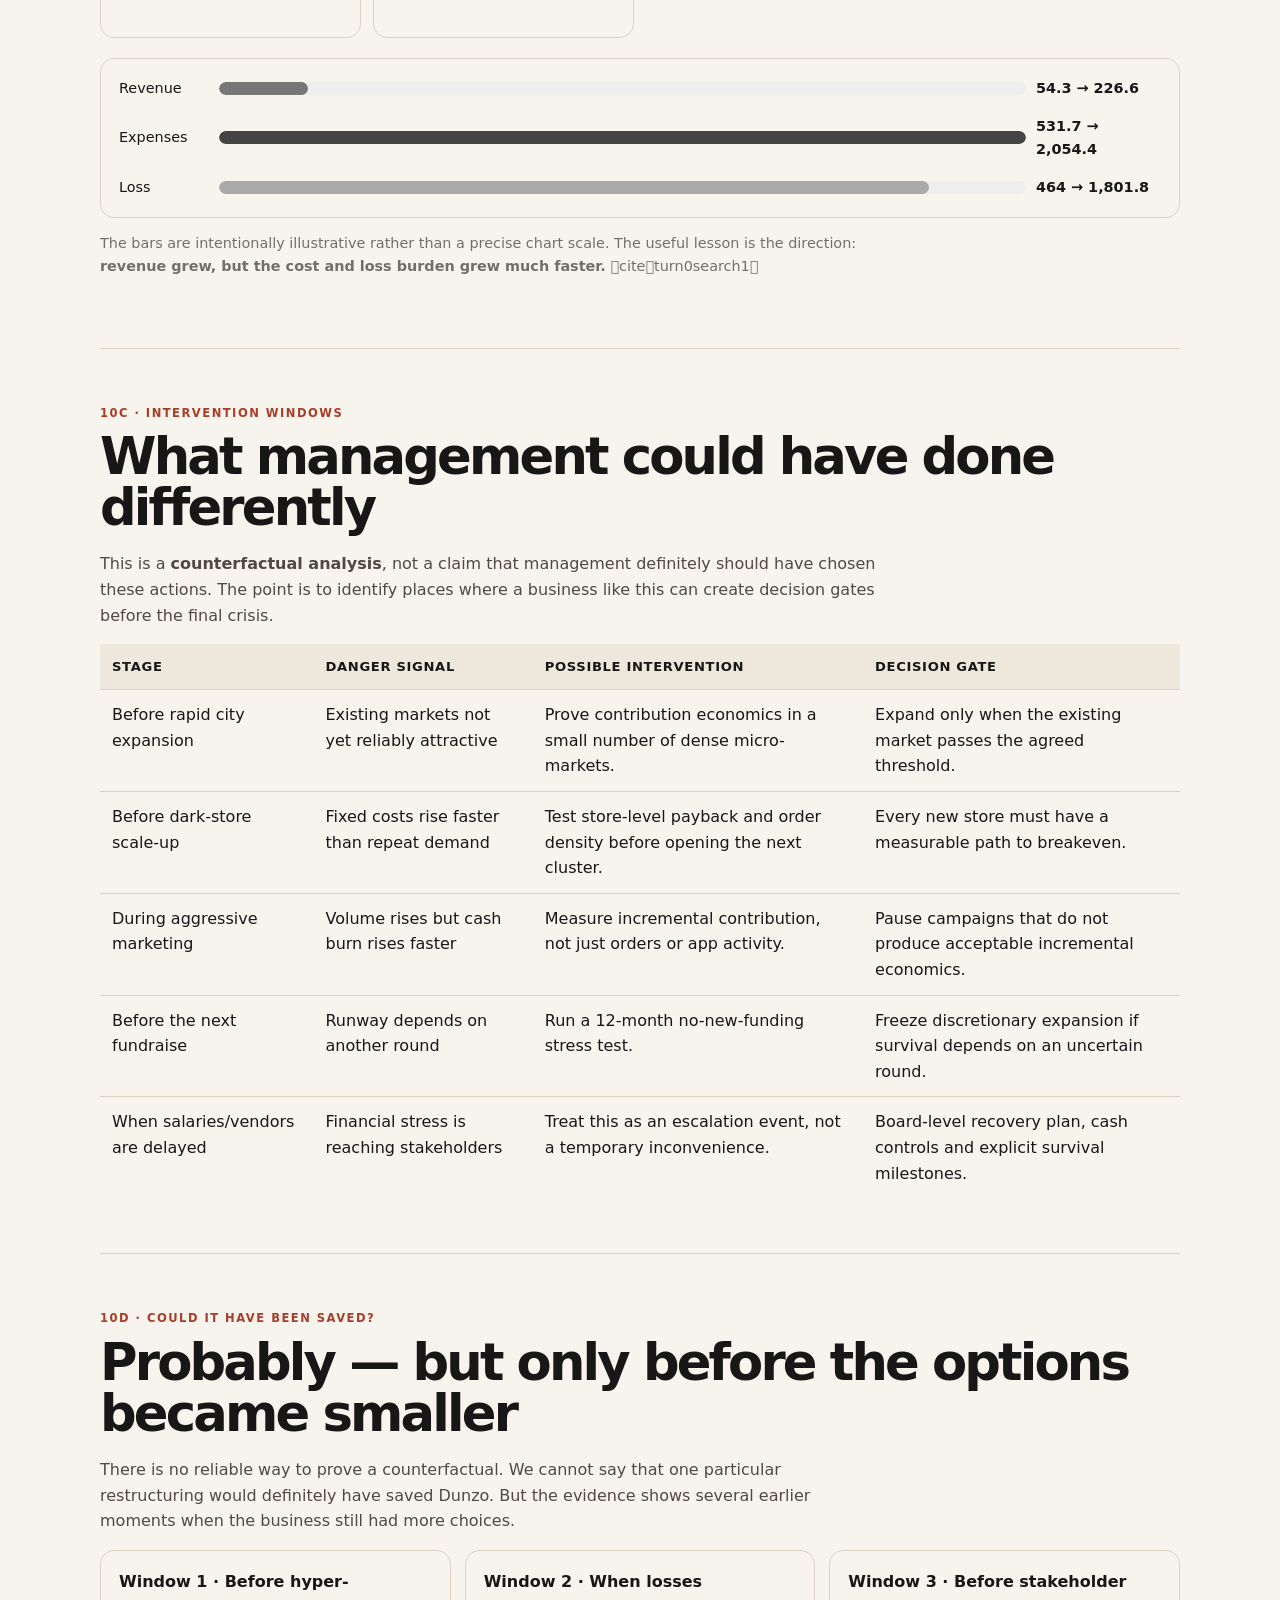
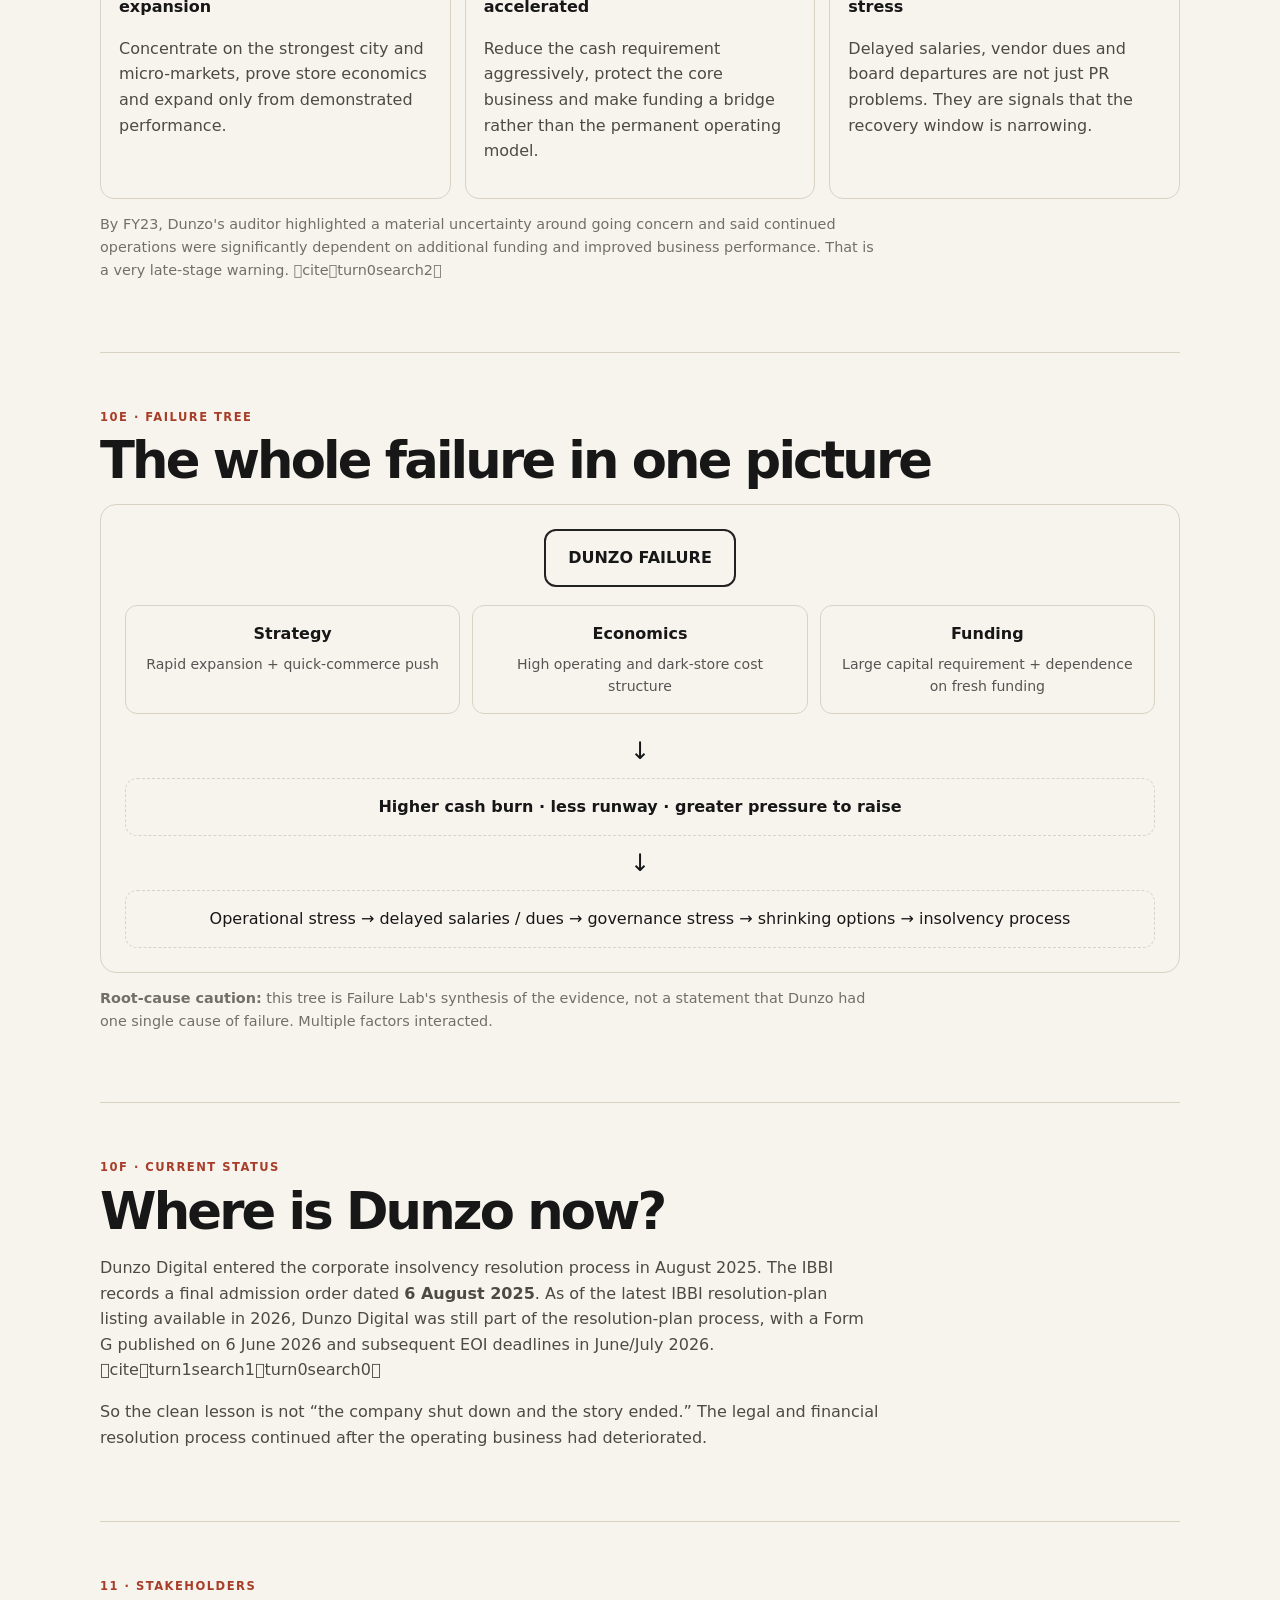
==== commit d6f910fe: "Integrate redesigned Dunzo case into site, remove old drafts - Move the expanded Dunzo case (timelin" ====
--- a/cases/dunzo/index.html
+++ b/cases/dunzo/index.html
@@ -1,191 +1,527 @@
-<!doctype html>
+<!DOCTYPE html>
 <html lang="en">
 <head>
-<meta charset="utf-8">
-<meta name="viewport" content="width=device-width,initial-scale=1">
-<title>Failure Lab — Dunzo</title>
-<meta name="description" content="Case #001: How Dunzo moved from local delivery into quick commerce, why the economics broke, and what to check before making a similar move.">
-<link rel="stylesheet" href="../../css/style.css">
+<meta charset="UTF-8">
+<meta name="viewport" content="width=device-width, initial-scale=1.0">
+<title>Dunzo — Failure Lab Case #001</title>
+<meta name="description" content="Dunzo: a Failure Lab case study on growth, unit economics, expansion, funding and early warning signs.">
+<style>
+:root{
+  --bg:#f7f4ee;--paper:#fffdf8;--ink:#171717;--muted:#6a655d;--line:#d9d2c5;
+  --accent:#d85b3f;--accent2:#f0e4d8;--dark:#20201f;--green:#48684d;--red:#a83d29;
+  --shadow:0 12px 32px rgba(30,25,18,.07);--r:18px
+}
+*{box-sizing:border-box}html{scroll-behavior:smooth}
+body{margin:0;background:var(--bg);color:var(--ink);font-family:Inter,system-ui,-apple-system,"Segoe UI",sans-serif;line-height:1.6}
+a{color:inherit}.wrap{width:min(1080px,calc(100% - 36px));margin:auto}
+header{border-bottom:1px solid var(--line);background:rgba(247,244,238,.94);position:sticky;top:0;z-index:20;backdrop-filter:blur(12px)}
+nav{min-height:68px;display:flex;justify-content:space-between;align-items:center}
+.brand{text-decoration:none;font-weight:900;letter-spacing:-.04em}.brand span{color:var(--accent)}
+.back{font-size:.88rem;color:var(--muted);text-decoration:none}.back:hover{color:var(--accent)}
+.hero{padding:70px 0 45px}
+.eyebrow{font-size:.75rem;text-transform:uppercase;letter-spacing:.14em;font-weight:850;color:var(--red)}
+.hero h1{font-size:clamp(3.2rem,8vw,6.4rem);line-height:.88;letter-spacing:-.07em;margin:15px 0 18px}
+.subtitle{font-size:1.25rem;max-width:760px;color:#4e4a43}
+.factbar{display:flex;flex-wrap:wrap;gap:9px;margin-top:25px}
+.pill{border:1px solid var(--line);background:var(--paper);border-radius:999px;padding:7px 12px;font-size:.8rem;color:#565149}
+.warning{margin:25px 0 55px;padding:22px 24px;background:var(--accent2);border-left:5px solid var(--accent);border-radius:0 var(--r) var(--r) 0}
+.warning strong{display:block;margin-bottom:4px}
+section{padding:55px 0;border-top:1px solid var(--line)}
+.kicker{font-size:.72rem;text-transform:uppercase;letter-spacing:.13em;font-weight:900;color:var(--red);margin-bottom:9px}
+h2{font-size:clamp(2rem,4vw,3.2rem);line-height:1;letter-spacing:-.055em;margin:0 0 18px}
+h3{font-size:1.3rem;letter-spacing:-.025em;margin:0 0 9px}
+p{max-width:780px;color:#4e4a43}
+.grid2{display:grid;grid-template-columns:1fr 1fr;gap:18px}
+.box{background:var(--paper);border:1px solid var(--line);border-radius:var(--r);padding:23px;box-shadow:var(--shadow)}
+
+.image-grid{
+  display:grid;
+  grid-template-columns:1.35fr 1fr;
+  gap:18px;
+  margin-top:28px;
+}
+.image-card{
+  margin:0;
+  background:var(--paper);
+  border:1px solid var(--line);
+  border-radius:var(--r);
+  overflow:hidden;
+  box-shadow:var(--shadow);
+}
+.image-card img{
+  width:100%;
+  height:250px;
+  object-fit:cover;
+  display:block;
+}
+.image-card.wide img{height:330px}
+.image-card figcaption{
+  padding:13px 15px 15px;
+  font-size:.82rem;
+  color:var(--muted);
+}
+.image-card figcaption strong{
+  display:block;
+  color:var(--ink);
+  font-size:.9rem;
+  margin-bottom:3px;
+}
+.image-card figcaption a{
+  color:var(--red);
+  text-decoration:none;
+}
+.image-card figcaption a:hover{text-decoration:underline}
+@media(max-width:700px){
+  .image-grid{grid-template-columns:1fr}
+  .image-card img,.image-card.wide img{height:230px}
+}
+
+.timeline{display:grid;gap:0;margin-top:28px}
+.event{display:grid;grid-template-columns:105px 1fr;gap:20px;padding:20px 0;border-top:1px solid var(--line)}
+.event:first-child{border-top:0}
+.year{font-weight:900;color:var(--red)}
+.chain{display:grid;gap:0;margin-top:30px}
+.chain div{background:var(--paper);border:1px solid var(--line);padding:15px 18px;position:relative}
+.chain div:not(:last-child)::after{content:"↓";position:absolute;left:50%;bottom:-18px;z-index:2;transform:translateX(-50%);background:var(--bg);padding:0 8px;color:var(--accent);font-weight:900}
+.chain div:not(:last-child){margin-bottom:20px}
+.chain strong{display:block}
+.econ{overflow:auto;margin-top:24px}
+.econ table,.warning-table{width:100%;border-collapse:collapse;background:var(--paper);border:1px solid var(--line);border-radius:var(--r);overflow:hidden}
+th,td{text-align:left;padding:13px 14px;border-bottom:1px solid var(--line);vertical-align:top}
+th{background:#eee8dc;font-size:.78rem;text-transform:uppercase;letter-spacing:.06em}
+tr:last-child td{border-bottom:0}
+.formula{font-family:ui-monospace,SFMono-Regular,Menlo,monospace;background:var(--dark);color:#fff;padding:20px;border-radius:14px;overflow:auto}
+.alert{border-left:4px solid var(--accent);padding:16px 18px;background:var(--paper);margin:12px 0;border-radius:0 12px 12px 0}
+.alert .metric{font-weight:900}
+.checklist{display:grid;gap:10px;margin-top:22px}
+.check{background:var(--paper);border:1px solid var(--line);padding:14px 16px;border-radius:12px}
+.check::before{content:"□";font-size:1.15rem;margin-right:10px;color:var(--accent);font-weight:900}
+.quote{font-size:1.18rem;font-weight:750;color:var(--ink);border-left:4px solid var(--accent);padding:14px 20px;margin:25px 0;background:var(--paper)}
+.sources a{color:var(--red)}
+footer{padding:40px 0;color:var(--muted);font-size:.85rem}
+@media(max-width:700px){.grid2{grid-template-columns:1fr}.event{grid-template-columns:75px 1fr}.hero h1{font-size:3.6rem}}
+
+.journey{display:grid;grid-template-columns:1fr auto 1fr auto 1fr auto 1fr auto 1fr;gap:10px;align-items:stretch;margin:22px 0}.journey-step{padding:18px;border:1px solid var(--line);border-radius:14px;background:var(--card)}.journey-step span{display:inline-flex;width:28px;height:28px;align-items:center;justify-content:center;border-radius:50%;border:1px solid var(--line);margin-bottom:10px;font-weight:700}.journey-step.danger{border-color:#d9b4a7}.journey-step h3,.journey-step strong{display:block}.journey-step p{margin:7px 0 0}.arrow{display:flex;align-items:center;justify-content:center;font-size:22px}.finance-grid{display:grid;grid-template-columns:repeat(4,1fr);gap:12px;margin:20px 0}.metric-card{padding:18px;border:1px solid var(--line);border-radius:14px;background:var(--card)}.metric-card.warning{border-color:#d9b4a7}.metric-label{font-size:.82rem;opacity:.7}.metric-value{font-size:1.65rem;font-weight:800;margin:5px 0}.metric-sub{font-size:.85rem;opacity:.72}.bar-chart{padding:18px;border:1px solid var(--line);border-radius:14px;background:var(--card);display:grid;gap:15px}.bar-row{display:grid;grid-template-columns:90px 1fr 125px;gap:10px;align-items:center;font-size:.9rem}.bar-track{height:13px;background:#eee;border-radius:99px;overflow:hidden}.bar{display:block;height:100%;border-radius:99px}.bar.revenue{background:#777}.bar.expense{background:#444}.bar.loss{background:#aaa}.table-wrap{overflow:auto}.table-wrap table{width:100%;border-collapse:collapse;min-width:760px}.table-wrap th,.table-wrap td{padding:12px;border-bottom:1px solid var(--line);text-align:left;vertical-align:top}.table-wrap th{font-size:.82rem;text-transform:uppercase;letter-spacing:.05em}.save-grid{display:grid;grid-template-columns:repeat(3,1fr);gap:14px}.save-box{padding:18px;border:1px solid var(--line);border-radius:14px;background:var(--card)}.failure-tree{padding:24px;border:1px solid var(--line);border-radius:16px;background:var(--card);text-align:center}.tree-root{display:inline-block;padding:14px 22px;border-radius:12px;border:2px solid #222;font-weight:800}.tree-branches{display:grid;grid-template-columns:repeat(3,1fr);gap:12px;margin:18px 0}.tree-branches div{padding:15px;border:1px solid var(--line);border-radius:12px}.tree-branches strong,.tree-branches span{display:block}.tree-branches span{font-size:.88rem;opacity:.72;margin-top:6px}.tree-arrow{font-size:24px;margin:8px}.tree-middle,.tree-bottom{padding:15px;border-radius:12px;border:1px dashed var(--line);font-weight:600}.tree-bottom{font-weight:500}.note{font-size:.9rem;opacity:.78}
+@media(max-width:900px){.journey{grid-template-columns:1fr}.arrow{transform:rotate(90deg);height:24px}.finance-grid,.save-grid,.tree-branches{grid-template-columns:1fr}.bar-row{grid-template-columns:75px 1fr}.bar-row b{grid-column:2;font-size:.8rem}}
+</style>
+
+<style>
+.flow-diagram{margin:28px 0;padding:24px;border:1px solid #dfe4ea;border-radius:18px;background:#fbfcfd}.flow-title{font-size:20px;font-weight:800;margin-bottom:6px}.flow-sub{color:#68707c;margin-bottom:18px}.flow-row{display:flex;flex-wrap:wrap;align-items:center;justify-content:center;gap:10px}.flow-box{background:#fff;border:1px solid #cfd6df;border-radius:12px;padding:14px 16px;min-width:125px;text-align:center;box-shadow:0 2px 8px rgba(0,0,0,.04)}.flow-box strong{display:block;margin-bottom:4px}.flow-arrow{font-size:24px;color:#8a929d;font-weight:700}.flow-note{margin-top:18px;padding:14px 16px;border-left:4px solid #333;background:#f2f4f6;border-radius:8px}.warning-loop .flow-box{min-width:150px}.warning-loop .flow-arrow{font-size:22px}@media(max-width:700px){.flow-row{flex-direction:column}.flow-arrow{transform:rotate(90deg)}}
+</style>
 </head>
 <body>
-<header><div class="wrap top"><a class="brand" href="../../index.html">Failure<span>Lab</span></a><a class="back" href="../../index.html">← Library</a></div></header>
-<main class="wrap">
-<span class="tag pill">Case #001 · India · Delivery / Quick Commerce</span>
+<header><div class="wrap"><nav>
+<a class="brand" href="../../">Failure<span>Lab</span></a>
+<a class="back" href="../../">← All failure stories</a>
+</nav></div></header>
+
+<main>
+<div class="wrap">
+<section class="hero" style="border-top:0">
+<div class="eyebrow">Failure Lab · Case #001</div>
 <h1>Dunzo</h1>
-<p class="lead"><strong>How a useful local-delivery business moved into a much harder game — and what we can learn before making a similar move.</strong></p>
-
-<div class="facts">
-<div class="fact"><small>Started</small><strong>2014</strong></div>
-<div class="fact"><small>Major 2022 raise</small><strong>$200M from Reliance</strong></div>
-<div class="fact"><small>Total raised</small><strong>~$450M reported</strong></div>
-<div class="fact"><small>Later status</small><strong>CIRP began Aug 2025</strong></div>
-</div>
-
-<section class="section">
-<h2>First, what actually happened?</h2>
-<div class="chat">
-<div class="bubble"><div class="who">Question</div><p>Was Dunzo a bad business from day one?</p></div>
-<div class="bubble alt"><div class="who">Simple answer</div><p>No. That would be too easy — and probably wrong.</p></div>
-<div class="bubble alt"><div class="who">Let's unpack it</div><p>Dunzo began as a local delivery and "get this for me" service. People knew what it was useful for.</p></div>
-<div class="bubble"><div class="who">Then?</div><p>It moved much harder into quick commerce: groceries, dark stores and very fast delivery.</p></div>
-</div>
-<p>That put Dunzo into a fight with companies that were also spending heavily and expanding quickly. Public reporting describes a combination of aggressive expansion, high cash burn, difficult unit economics, operational problems, fierce competition and a later funding crunch — not one magic mistake.</p>
-</section>
-
-<section class="section">
-<h2>Who loses when a company closes?</h2>
-<div class="grid">
-<div class="mini"><b>Investors</b><p>Shareholders can lose some or all of the money they invested. Reliance Retail, for example, invested $200M and Inc42 reported that it wrote off that investment in January 2025.</p></div>
-<div class="mini"><b>Employees</b><p>They may lose jobs, and sometimes unpaid wages become claims against the company. Former Dunzo employees reported delayed salaries and other unpaid amounts.</p></div>
-<div class="mini"><b>Vendors</b><p>Suppliers, landlords, agencies and other businesses may be owed money. Public reporting described unpaid vendor and advertising dues.</p></div>
-<div class="mini"><b>Customers</b><p>Usually the biggest loss is service: the app disappears, orders stop, warranties/support can become difficult, and prepaid amounts may become claims depending on the situation.</p></div>
-<div class="mini"><b>Lenders</b><p>Debt holders and other financial creditors may try to recover money from the company's remaining assets according to their legal priority.</p></div>
-<div class="mini"><b>Founders</b><p>Founders can lose their equity and reputation, but their personal loss is not automatically the same as the company's debt. Personal liability depends on the contracts and law.</p></div>
-</div>
-<div class="box yellow"><strong>Important:</strong> A company closing does not mean everyone simply "gets their money back." What each person receives depends on the company's assets, liabilities, contracts, security and the legal process.</div>
-<p>In Dunzo's case, this is no longer theoretical: an insolvency process (CIRP) commenced in August 2025, and the Insolvency and Bankruptcy Board of India was publishing creditor claims in 2026.</p>
-</section>
-
-<section class="section">
-<h2>So where should we have been checking?</h2>
+<div class="subtitle">A business that looked like it was winning the race — while the economics underneath were becoming harder to defend.</div>
+<div class="factbar">
+<span class="pill">Startup → scale-up</span>
+<span class="pill">Hyperlocal delivery</span>
+<span class="pill">Quick commerce</span>
+<span class="pill">Growth + unit economics</span>
+</div>
+<div class="warning"><strong>The short version</strong>
+Running out of money was the final crisis. The more useful lesson is the chain that came before it: aggressive expansion, heavy operating costs, difficult unit economics, dependence on fresh funding, and warning signs that eventually became impossible to ignore.
+</div>
+</section>
+
+<section>
+<div class="kicker">01 · The story</div>
+<h2>First, understand the business.</h2>
+<p>Dunzo began as a hyperlocal service and became one of India's better-known quick-commerce names. By 2022 it had raised a large amount of capital, including a $200 million investment from Reliance Retail, and pushed hard into rapid grocery delivery and expansion.</p>
+<p>That is what makes the case interesting. The problem was not that nobody wanted the service. The harder question was whether the business could deliver that service repeatedly at an economic cost that the company could support.</p>
+<div class="quote">A company can have customers, revenue and a famous investor — and still have a business model that is getting weaker.</div>
+</section>
+
+
+<section>
+<div class="kicker">02 · Know the business</div>
+<h2>Before we talk about the failure, meet Dunzo.</h2>
+<p>If you have never heard of Dunzo, don't worry. Forget the later funding rounds and the quick-commerce race for a moment. Start with the simple idea.</p>
+
+<div class="grid2">
+  <div class="box">
+    <h3>What did Dunzo actually do?</h3>
+    <p>Think of Dunzo as a person you could message and say: <strong>“Can you pick this up and bring it to me?”</strong></p>
+    <p>In its early days, customers could send requests through WhatsApp. Dunzo would help with everyday errands — picking something up, buying something locally, or delivering an item. The basic promise was simple: <strong>save me the trip.</strong></p>
+  </div>
+
+  <div class="box">
+    <h3>Who started it?</h3>
+    <p>Dunzo was founded by <strong>Kabeer Biswas, Ankur Aggarwal, Dalvir Suri and Mukund Jha</strong>.</p>
+    <p>The early story is usually dated to 2014, while some company/startup records use 2015. Rather than pretending those dates mean exactly the same thing, Failure Lab keeps the distinction visible.</p>
+  </div>
+
+  <div class="box">
+    <h3>Where did the idea come from?</h3>
+    <p>The starting problem was ordinary: people spend a surprising amount of time running small errands.</p>
+    <p>The founders explored a simple question: <strong>what if someone else could do those little jobs for you?</strong></p>
+    <p>So the first version was not a giant delivery network. It was a very hands-on service in Bengaluru.</p>
+  </div>
+
+  <div class="box">
+    <h3>What did the first Dunzo look like?</h3>
+    <p>It was much smaller and more manual than the company people later knew.</p>
+    <p>Kabeer initially handled tasks himself. As requests increased, Dunzo brought in part-time help and freelancers. The early service was being worked out in the real world before it became a large technology-and-operations business.</p>
+  </div>
+</div>
+
+<div class="box" style="margin-top:18px">
+  <h3>How did it grow from an idea into a company?</h3>
+  <div class="chain">
+    <div><strong>1. A small everyday problem</strong> “I don't want to spend my time going across the city to get this.”</div>
+    <div><strong>2. A very simple experiment</strong> Customers could message Dunzo through WhatsApp.</div>
+    <div><strong>3. Humans did the work</strong> The founders and early helpers actually completed the errands.</div>
+    <div><strong>4. People started using it</strong> By June 2015, reporting said the team was completing around 70 tasks a day.</div>
+    <div><strong>5. Outside capital arrived</strong> The first reported institutional funding was $650,000 in March 2016.</div>
+    <div><strong>6. The business became more sophisticated</strong> Technology, employees, delivery operations and new business models were added as Dunzo tried to serve a much larger market.</div>
+  </div>
+</div>
+
+<div class="econ" style="margin-top:24px">
+<table>
+<thead><tr><th>Basic fact</th><th>Dunzo in simple terms</th></tr></thead>
+<tbody>
+<tr><td><strong>Started</strong></td><td>2014/15 — the original experiment began before the later corporate-scale business.</td></tr>
+<tr><td><strong>Founders</strong></td><td>Kabeer Biswas, Ankur Aggarwal, Dalvir Suri and Mukund Jha.</td></tr>
+<tr><td><strong>Initial idea</strong></td><td>Help people get everyday errands done locally.</td></tr>
+<tr><td><strong>First customer experience</strong></td><td>Send a request, initially through WhatsApp, and Dunzo arranged the task.</td></tr>
+<tr><td><strong>Initial operation</strong></td><td>Very hands-on and human-assisted rather than a huge automated delivery network.</td></tr>
+<tr><td><strong>Early traction</strong></td><td>Around 70 tasks a day were reported by June 2015.</td></tr>
+<tr><td><strong>First reported institutional funding</strong></td><td>$650,000 in March 2016, from Blume Ventures, Aspada Ventures and angel investors.</td></tr>
+<tr><td><strong>Legal entity</strong></td><td>Dunzo Digital Private Limited.</td></tr>
+<tr><td><strong>Later direction</strong></td><td>Hyperlocal delivery expanded into grocery/quick commerce and a much more capital-intensive operating model.</td></tr>
+<tr><td><strong>Major 2022 funding</strong></td><td>$240 million round, including $200 million from Reliance Retail.</td></tr>
+</tbody>
+</table>
+</div>
+
+<div class="warning">
+<strong>One important funding distinction</strong>
+The $650,000 figure above is the first reported institutional funding round in 2016. It should <em>not</em> be described as “the founders started the company with $650,000.” The public evidence does not establish that as the founders' original personal capital.
+</div>
+
+<p><small>Basic-history sources for the early Dunzo story include <a href="https://www.forbesindia.com/article/take-one-big-story-of-the-day/from-noun-to-verb-can-dunzo-do-a-zoom/66391/1" target="_blank" rel="noopener">Forbes India</a>, <a href="https://www.forbesindia.com/article/startups/dunzo-googles-chosen-one/49499/1" target="_blank" rel="noopener">Forbes India on early traction</a>, and <a href="https://www.business-standard.com/article/companies/google-backed-dunzo-allows-users-to-buy-pick-up-or-deliver-any-item-118120200633_1.html" target="_blank" rel="noopener">Business Standard</a>. The page distinguishes reported facts from interpretation.</small></p>
+<p><strong>Why this matters:</strong> Dunzo did not begin as “a company that needed hundreds of millions of dollars.” It began as a small service solving a simple problem. The interesting Failure Lab question is how the economics and operating requirements changed as that tiny idea became a much larger business.</p>
+</section>
+
+
+<section>
+<div class="kicker">03 · See the business</div>
+<h2>What Dunzo looked like in the real world</h2>
+<p>These images make the business easier to picture: the people who built it, the delivery operation, the dark-store/fulfilment side, and the scale of the investor story. They are here to give context, not decoration.</p>
+
+<div class="image-grid">
+  <figure class="image-card wide">
+    <img src="https://startupp.in/wp-content/uploads/2024/08/Founders-of-Dunzo-StartupTalky.jpg"
+         alt="Dunzo founders"
+         loading="lazy">
+    <figcaption>
+      <strong>The founding team</strong>
+      A photograph published with a Dunzo startup history feature, showing the co-founders together.
+      <a href="https://startupp.in/startup-story-of-dunzo/" target="_blank" rel="noopener">Image/source →</a>
+    </figcaption>
+  </figure>
+
+  <figure class="image-card">
+    <img src="https://inc42.com/cdn-cgi/image/quality%3D90/https%3A/asset.inc42.com/2023/08/Dunzo-feature-1.png"
+         alt="Dunzo delivery rider with Dunzo backpack"
+         loading="lazy">
+    <figcaption>
+      <strong>The delivery operation</strong>
+      A Dunzo rider with the company's branded delivery equipment.
+      <a href="https://inc42.com/buzz/dunzo-down-several-bengaluru-areas-salaries-delays-off-roll-workers/" target="_blank" rel="noopener">Image/source →</a>
+    </figcaption>
+  </figure>
+
+  <figure class="image-card">
+    <img src="https://media.assettype.com/digitalterminal%2Fimport%2Fuploads%2Fnews%2F1643890634s_Dunzo.jpg?ar=40%3A21&auto=format%2Ccompress&enlarge=true&mode=crop&ogImage=true&overlay=false&overlay_position=bottom&overlay_width=100&w=1200"
+         alt="Dunzo Daily staff packing grocery orders"
+         loading="lazy">
+    <figcaption>
+      <strong>Dunzo Daily / fulfilment</strong>
+      Staff packing grocery orders — useful for visualising the operational side of quick commerce.
+      <a href="https://digitalterminal.in/news/27139.html" target="_blank" rel="noopener">Image/source →</a>
+    </figcaption>
+  </figure>
+
+  <figure class="image-card wide">
+    <img src="https://img.etimg.com/photo/msid-102234432%2Cimgsize-34882/Dunzo%E2%80%99sbusinessplummetsamidseverecashcrunch.jpg"
+         alt="Economic Times chart showing major Dunzo investors"
+         loading="lazy">
+    <figcaption>
+      <strong>The funding story</strong>
+      ETtech's chart showing major Dunzo investors and the capital raised around January 2022.
+      <a href="https://m.economictimes.com/tech/startups/ettech-recap-dunzos-deepening-cash-crunch-in-five-stories/articleshow/102234416.cms" target="_blank" rel="noopener">Image/source →</a>
+    </figcaption>
+  </figure>
+</div>
+
+<div class="warning">
+<strong>Why we use real images</strong>
+A failure story becomes easier to understand when you can see the people, products and operations involved. For every case, we should prefer real, attributable images from credible sources and link back to the source. We should not create artificial “company photos” and present them as historical evidence.
+</div>
+</section>
+
+<section>
+<div class="kicker">04 · Timeline</div>
+<h2>How the situation changed</h2>
 <div class="timeline">
-<div class="event"><div class="year">Phase 1 — Prove one small market</div><p>Can one city, one customer group and one basic service make healthy money without depending on endless funding?</p></div>
-<div class="event"><div class="year">Phase 2 — Prove the unit</div><p>For one order, after delivery, support, discounts, payment costs, wastage and the realistic share of operating costs: are we making money or losing money?</p></div>
-<div class="event"><div class="year">Phase 3 — Prove repeatability</div><p>Does the same model work for 10 stores? If not, opening 100 stores does not magically solve it.</p></div>
-<div class="event"><div class="year">Phase 4 — Expand a city</div><p>Before entering another city, the existing city should hit agreed targets for contribution, repeat customers, delivery density, wastage, cash cycle and service quality.</p></div>
-<div class="event"><div class="year">Phase 5 — Expand nationally</div><p>Only after the economics survive stress tests: lower demand, higher delivery cost, price competition, slower collections and no new funding for 6–12 months.</p></div>
-</div>
-</section>
-
-<section class="section">
-<h2>The micro-level dashboard</h2>
-<p>This is the part we add to every relevant case. Instead of only asking "Is the company profitable?", ask whether each layer is healthy.</p>
-<div class="grid">
-<div class="mini"><b>Order</b><p>Revenue per order − product cost − delivery − payment/packing/support − discounts = contribution per order.</p></div>
-<div class="mini"><b>Store / Hub</b><p>Orders × contribution per order − staff − rent − electricity − wastage − local overhead = hub contribution.</p></div>
-<div class="mini"><b>City</b><p>All hubs + city marketing + city staff + delivery operations − city contribution = city result.</p></div>
-<div class="mini"><b>Expansion</b><p>New-city setup cost + monthly burn + working capital. Define the maximum loss allowed before stopping.</p></div>
-<div class="mini"><b>Cash</b><p>Opening cash + collections + funding − salaries − suppliers − rent − taxes − capex − debt = closing cash.</p></div>
-<div class="mini"><b>Runway</b><p>Cash available ÷ monthly net cash burn. Then stress-test it instead of trusting the base forecast.</p></div>
-</div>
-<div class="box red"><strong>Key rule:</strong> Revenue growth should never be the only green light. A business can grow revenue while destroying cash.</div>
-</section>
-
-<section class="section">
-<h2>How do we know whether a new city is ready?</h2>
-<div class="checks">
-<div class="check">☐ Existing city has positive contribution after real operating costs.</div>
-<div class="check">☐ Customer repeat rate is strong enough to avoid buying every order.</div>
-<div class="check">☐ Orders are dense enough for efficient routes.</div>
-<div class="check">☐ Delivery cost per order is within the target.</div>
-<div class="check">☐ Inventory / wastage is controlled.</div>
-<div class="check">☐ Supplier payment cycle and customer cash cycle are understood.</div>
-<div class="check">☐ New city has a conservative 6–12 month cash plan.</div>
-<div class="check">☐ There is a stop rule before expansion begins.</div>
-</div>
-</section>
-
-<section class="section">
-<h2>Risks → early warning → action</h2>
-<div class="risk">
-<div class="mini"><b>Orders growing, contribution falling</b><p><strong>Warning:</strong> every extra order adds less value. <strong>Action:</strong> stop expansion; fix price, basket size, route density or cost.</p></div>
-<div class="mini"><b>Cash burn rising</b><p><strong>Warning:</strong> runway falls faster than planned. <strong>Action:</strong> weekly cash review and immediate spending controls.</p></div>
-<div class="mini"><b>Funding becomes essential</b><p><strong>Warning:</strong> business cannot reach next milestone without another round. <strong>Action:</strong> raise earlier, cut burn, or change the plan — don't wait for zero cash.</p></div>
-<div class="mini"><b>One city is weak</b><p><strong>Warning:</strong> management says "scale will fix it." <strong>Action:</strong> demand proof before adding more fixed costs.</p></div>
-<div class="mini"><b>Competition starts a price war</b><p><strong>Warning:</strong> customers stay only while subsidised. <strong>Action:</strong> identify a real advantage and model the business without discounts.</p></div>
-<div class="mini"><b>Management ignores warnings</b><p><strong>Warning:</strong> dashboards exist but decisions don't change. <strong>Action:</strong> give the board explicit thresholds, owners and escalation rules.</p></div>
-</div>
-</section>
-
-<section class="section">
-<h2>When should a company raise money?</h2>
-<div class="chat">
-<div class="bubble"><div class="who">Bad question</div><p>"How much can we raise?"</p></div>
-<div class="bubble alt"><div class="who">Better question</div><p>"What milestone will this money buy, and what proof should exist when we reach it?"</p></div>
-<div class="bubble"><div class="who">Example</div><p>We need ₹10 crore to prove five profitable hubs, not ₹10 crore because "we are growing."</p></div>
-<div class="bubble alt"><div class="who">And who owns it?</div><p>Finance prepares the numbers. The CEO/founders own the plan. The board challenges and approves major decisions. Investors decide whether to fund based on their rights and agreements.</p></div>
-</div>
-<p>In a private company with outside investors, shareholder agreements and articles commonly set investor board representation, consent rights and approval rights over matters such as capital structure, borrowing, capex and key management decisions.</p>
-</section>
-
-<section class="section">
-<h2>Can a system warn us before the company gets into trouble?</h2>
-<p><strong>Yes — a company can build one. But it cannot guarantee that someone will listen.</strong></p>
-<p>Think of it like a smoke alarm. The alarm can detect smoke. It cannot physically stop the owner from ignoring it.</p>
-<div class="dark">
-<h3>A simple Business Early-Warning System</h3>
+<div class="event"><div class="year">2014</div><div><h3>Founded</h3><p>Dunzo started as a hyperlocal delivery/concierge business in Bengaluru.</p></div></div>
+<div class="event"><div class="year">2021</div><div><h3>Quick-commerce push</h3><p>Dunzo Daily became a major strategic direction, bringing dark-store economics and faster delivery expectations into the business.</p></div></div>
+<div class="event"><div class="year">Jan 2022</div><div><h3>Big funding round</h3><p>Dunzo raised $240 million, including $200 million from Reliance Retail. The company then pushed aggressively into growth.</p></div></div>
+<div class="event"><div class="year">2022–23</div><div><h3>Expansion meets economics</h3><p>Reporting described high monthly expenses, expansion from roughly seven cities to 15–16, later contraction, layoffs and salary delays.</p></div></div>
+<div class="event"><div class="year">2023</div><div><h3>Cash pressure becomes visible</h3><p>ETtech reported a sharp reduction in Dunzo Daily's scale and a reduction from around 150 dark stores to around seven in Bengaluru, while the company disputed some of the reported numbers.</p></div></div>
+<div class="event"><div class="year">2024</div><div><h3>Governance and funding strain</h3><p>Board and founder departures, difficulty raising more capital and creditor pressure increasingly became part of the story.</p></div></div>
+<div class="event"><div class="year">Jan 2025</div><div><h3>Operations go offline</h3><p>Dunzo's app and website went offline shortly after remaining cofounder Kabeer Biswas left.</p></div></div>
+<div class="event"><div class="year">Aug 2025</div><div><h3>CIRP begins</h3><p>IBBI records show the corporate insolvency resolution process for Dunzo Digital Private Limited was initiated on 6 August 2025.</p></div></div>
+</div>
+</section>
+
+<section>
+<div class="kicker">05 · The failure chain</div>
+<h2>It wasn't one mistake.</h2>
+<p>The important lesson is the interaction between decisions. A problem at one level made the next decision harder.</p>
 <div class="chain">
-<span class="node">Daily data</span><span class="arrow">→</span>
-<span class="node">Weekly dashboard</span><span class="arrow">→</span>
-<span class="node">Threshold breached</span><span class="arrow">→</span>
-<span class="node">Automatic alert</span><span class="arrow">→</span>
-<span class="node">Named owner</span><span class="arrow">→</span>
-<span class="node">Board escalation</span>
-</div>
-<p>Examples: contribution/order below target for 4 weeks; cash runway below 9 months; vendor dues above threshold; customer repeat falling; city loss above approved limit; expansion spend before milestone approval.</p>
-</div>
-</section>
-
-<section class="section">
-<h2>Who should own the warning system?</h2>
-<div class="grid">
-<div class="mini"><b>Finance / CFO</b><p>Cash, runway, payables, receivables, budget vs actual, fundraising needs.</p></div>
-<div class="mini"><b>Business / Operations</b><p>Orders, margin, capacity, delivery cost, quality, wastage, service levels.</p></div>
-<div class="mini"><b>Risk / Internal audit</b><p>Independent checks: controls, fraud risk, compliance and whether management reporting is reliable.</p></div>
-<div class="mini"><b>CEO</b><p>Acts on the warning. A dashboard is useless if nobody has authority to change the plan.</p></div>
-<div class="mini"><b>Board</b><p>Challenges the assumptions, protects the company and makes major capital/strategy decisions.</p></div>
-<div class="mini"><b>Investors</b><p>Use their contractual and governance rights to monitor and challenge management; they are not a substitute for management.</p></div>
-</div>
-</section>
-
-<section class="section">
-<h2>But what if everyone warns the boss and the boss ignores them?</h2>
-<div class="chat">
-<div class="bubble"><div class="who">Question</div><p>Then what is the point of the warning system?</p></div>
-<div class="bubble alt"><div class="who">Answer</div><p>This is the hardest part. A warning system is not just a dashboard. It needs an escalation path that cannot be quietly ignored.</p></div>
-</div>
-<div class="box green">
-<strong>Good governance looks like this:</strong>
-<p>Red threshold → written alert → named owner → deadline → management response → board visibility → documented decision.</p>
-<p>If management chooses to continue despite the warning, the decision and reasoning should be recorded. That creates accountability and lets the board revisit it when conditions change.</p>
-</div>
-<p>Indian private-company governance can include investor nominee directors, reserved matters, board rights and shareholder protections; nominee directors also have duties under the Companies Act.</p>
-</section>
-
-<section class="section">
-<h2>Could Dunzo's story have been caught earlier?</h2>
-<p><strong>There were warning signs, yes. We cannot prove that one dashboard would have saved the company.</strong></p>
-<p>Public reporting describes losses, aggressive expansion, cash-flow problems, delayed salaries, unpaid vendors, board departures and increasingly difficult fundraising. Those are not subtle signals.</p>
-<p>The deeper lesson is more uncomfortable: <strong>detecting risk and acting on risk are two different jobs.</strong></p>
-</section>
-
-<section class="section">
-<h2>If you were starting this business tomorrow...</h2>
-<div class="dark">
-<div class="checks">
-<div class="check">☐ Know profit/contribution at order level.</div>
-<div class="check">☐ Know profit/loss at store or hub level.</div>
-<div class="check">☐ Know profit/loss at city level.</div>
-<div class="check">☐ Have a stop rule before expanding.</div>
-<div class="check">☐ Stress-test sales, prices and costs.</div>
-<div class="check">☐ Never make the next funding round part of survival.</div>
-<div class="check">☐ Give someone independent authority to raise a red flag.</div>
-<div class="check">☐ Decide what happens when the red flag is ignored.</div>
-</div>
-</div>
-</section>
-
-<section class="section">
-<h2>The simple lesson</h2>
-<div class="box red"><strong>Don't ask only, "Are we growing?"</strong><p>Ask: "At what level are we actually making money, where are we losing money, how much cash are we consuming, what could break next, and what will make us stop before the problem becomes too expensive?"</p></div>
-</section>
-
-<section class="section source">
-<h3>Evidence & limits</h3>
-<p>Major events and Dunzo's decline are supported by reporting from The Economic Times, Moneycontrol and Rest of World. Dunzo's insolvency process and creditor claims are supported by IBBI/NCLT records. The governance discussion is based on current Indian corporate-governance practice.</p>
-<p><strong>Confidence:</strong> high for the major reported events and current insolvency status; moderate for the exact contribution of each strategic decision to the eventual failure. Public sources do not provide a complete internal management dashboard, so the proposed warning system is a prevention framework, not a claim that it was Dunzo's actual internal system.</p>
-</section>
+<div><strong>1. Growth became the target</strong> More cities, stores, delivery capacity and customers meant more infrastructure and spending.</div>
+<div><strong>2. The cost base grew with the ambition</strong> Dark stores, people, delivery operations, marketing and other operating costs had to be funded continuously.</div>
+<div><strong>3. Unit economics remained under pressure</strong> In quick commerce, every order has product, fulfilment and delivery costs. Higher volume does not automatically mean higher profit.</div>
+<div><strong>4. More capital became necessary</strong> When internal cash generation is weak, growth depends on the next funding round.</div>
+<div><strong>5. Funding becomes a clock</strong> If fundraising takes longer than expected, management has to cut costs, slow expansion or find another source of cash.</div>
+<div><strong>6. The cuts arrive after the model has already expanded</strong> Layoffs, delayed salaries, unpaid vendor obligations and shrinking operations are not the original problem; they are late-stage signals of financial stress.</div>
+<div><strong>7. Trust and strategic options shrink</strong> Once investors, employees and vendors lose confidence, raising money or finding a buyer becomes harder.</div>
+</div>
+</section>
+
+<section>
+<div class="kicker">06 · The business at micro level</div>
+<h2>Where should a founder check the economics?</h2>
+<p>Don't jump straight to “Is the company profitable?” That is too late and too broad. Start lower down.</p>
+<div class="grid2">
+<div class="box"><h3>One order</h3><p>Does the order create positive contribution after the costs directly associated with serving it?</p>
+<div class="formula">Order revenue
+− product / fulfilment cost
+− delivery
+− incentives / discounts
+− payment / packing / support
+= contribution</div></div>
+<div class="box"><h3>One store / hub</h3><p>Can the local fulfilment operation cover its direct operating costs at a realistic order volume?</p><div class="formula">Store contribution
+− store people
+− rent / utilities
+− local overhead
+= store result</div></div>
+<div class="box"><h3>One city</h3><p>Does the city work after the costs needed to operate that market? A city can grow orders while still consuming cash.</p></div>
+<div class="box"><h3>Expansion</h3><p>Can the company fund the new stores, people, inventory and customer acquisition required before the new city reaches a stable operating level?</p></div>
+</div>
+<p><strong>The key discipline:</strong> never let company-level growth hide deterioration at order, store or city level.</p>
+</section>
+
+<section>
+<div class="kicker">07 · What the numbers were warning about</div>
+<h2>Signals worth watching</h2>
+<div class="econ">
+<table class="warning-table">
+<thead><tr><th>Signal</th><th>What it tells you</th><th>What should happen</th></tr></thead>
+<tbody>
+<tr><td><strong>Contribution per order</strong></td><td>Whether extra orders are economically useful.</td><td>If persistently negative, pause growth and fix the model.</td></tr>
+<tr><td><strong>Store contribution</strong></td><td>Whether each fulfilment node can support itself.</td><td>Set a time-bound break-even target before opening more.</td></tr>
+<tr><td><strong>City contribution</strong></td><td>Whether a market is becoming self-sustaining.</td><td>Use a city-level go/no-go gate.</td></tr>
+<tr><td><strong>Monthly cash burn</strong></td><td>How quickly the company is consuming its remaining cash.</td><td>Track actual burn against the approved plan every month.</td></tr>
+<tr><td><strong>Runway</strong></td><td>How much time remains before cash becomes critical.</td><td>Start fundraising or cost actions before the emergency zone.</td></tr>
+<tr><td><strong>Vendor dues</strong></td><td>Whether operations are being financed by delayed payments.</td><td>Escalate repeated delays to finance leadership and the board.</td></tr>
+<tr><td><strong>Salary delays</strong></td><td>A very visible sign of liquidity stress.</td><td>Treat repeated delays as a board-level warning, not normal operations.</td></tr>
+<tr><td><strong>Fundraising dependence</strong></td><td>Whether the business can survive without the next round.</td><td>Stress-test a 6–12 month funding delay.</td></tr>
+</tbody>
+</table>
+</div>
+</section>
+
+<section>
+<div class="kicker">08 · Expansion gate</div>
+<h2>Before opening the next city</h2>
+<p>A useful expansion rule is not “we have money, so let's expand.” The question is whether the existing model has produced enough evidence to justify adding another layer of fixed cost.</p>
+<div class="checklist">
+<div class="check">The current city has reached an agreed contribution threshold.</div>
+<div class="check">Order economics have remained healthy for several months, not just one good week.</div>
+<div class="check">The next city has a realistic path to break-even.</div>
+<div class="check">The company can fund the expansion without depending on an uncertain funding event.</div>
+<div class="check">There is a named person with authority to stop or slow expansion.</div>
+<div class="check">A downside scenario has been modelled before the money is committed.</div>
+</div>
+</section>
+
+<section>
+<div class="kicker">09 · Fundraising</div>
+<h2>When should a business raise?</h2>
+<p>Fundraising should buy a specific piece of progress. It should not simply buy more time.</p>
+<div class="grid2">
+<div class="box"><h3>Good question</h3><p>“What milestone will this money buy, and what proof should exist when we reach it?”</p></div>
+<div class="box"><h3>Danger question</h3><p>“How much money do we need to keep operating until we can raise again?”</p></div>
+</div>
+<p>For a capital-heavy business, the board should know the answer to three numbers at every meeting: <strong>cash today, monthly burn, and realistic runway.</strong> Then stress-test what happens if the next round arrives six months late.</p>
+</section>
+
+<section>
+<div class="kicker">10 · Who should act?</div>
+<h2>A dashboard is useless if nobody owns the warning.</h2>
+<div class="grid2">
+<div class="box"><h3>Finance</h3><p>Own the cash position, runway, burn, payables and financial thresholds.</p></div>
+<div class="box"><h3>Operations</h3><p>Own store, city, delivery and service-level performance.</p></div>
+<div class="box"><h3>CEO</h3><p>Make the cross-company decision when growth, cost and strategy conflict.</p></div>
+<div class="box"><h3>Board / investors</h3><p>Challenge assumptions, review thresholds and escalate when management keeps missing agreed limits.</p></div>
+</div>
+<div class="warning"><strong>Important:</strong> detection is not action. A dashboard can tell you the business is entering danger. It cannot force a leadership team to stop. That is why every critical metric needs a threshold, an owner, a required action and an escalation path.</div>
+</section>
+
+
+<section>
+<div class="kicker">10A · Money Journey</div>
+<h2>How the money story changed</h2>
+<p>The important question is not simply how much money Dunzo raised. It is <strong>what the business needed the money to pay for, and whether the underlying business was getting stronger fast enough to justify that spending.</strong></p>
+<div class="journey">
+  <div class="journey-step"><span>1</span><strong>Small experiment</strong><p>Manual, local delivery. Learn what customers actually want.</p></div>
+  <div class="arrow">→</div>
+  <div class="journey-step"><span>2</span><strong>Investor-backed growth</strong><p>More capital allowed the company to build technology, people and operations.</p></div>
+  <div class="arrow">→</div>
+  <div class="journey-step"><span>3</span><strong>$240M round in 2022</strong><p>Reliance Retail led the round with a reported $200M investment.</p></div>
+  <div class="arrow">→</div>
+  <div class="journey-step danger"><span>4</span><strong>Expansion became expensive</strong><p>Dark stores, employees, marketing and multiple cities increased the monthly cash requirement.</p></div>
+  <div class="arrow">→</div>
+  <div class="journey-step danger"><span>5</span><strong>Funding became the oxygen</strong><p>When fresh capital became harder to secure, the company had less room to absorb the operating mismatch.</p></div>
+</div>
+<p class="note"><strong>Evidence:</strong> Dunzo's FY23 revenue from operations was ₹226.6 crore, while its loss was ₹1,801.8 crore and total expenses were ₹2,054.4 crore. The numbers do not prove that one decision caused the failure; they show how far the financial structure had moved from a comfortable position. citeturn0search1</p>
+</section>
+
+<section>
+<div class="kicker">10B · Financial Deterioration</div>
+<h2>Growth was not the same thing as financial health</h2>
+<div class="finance-grid">
+  <div class="metric-card"><div class="metric-label">FY22 revenue</div><div class="metric-value">₹54.3 Cr</div><div class="metric-sub">Operating revenue</div></div>
+  <div class="metric-card"><div class="metric-label">FY23 revenue</div><div class="metric-value">₹226.6 Cr</div><div class="metric-sub">More than 4× FY22</div></div>
+  <div class="metric-card warning"><div class="metric-label">FY23 loss</div><div class="metric-value">₹1,801.8 Cr</div><div class="metric-sub">Nearly 4× FY22 loss</div></div>
+  <div class="metric-card warning"><div class="metric-label">FY23 expenses</div><div class="metric-value">₹2,054.4 Cr</div><div class="metric-sub">vs ₹531.7 Cr in FY22</div></div>
+</div>
+<div class="bar-chart" aria-label="Illustrative comparison of Dunzo FY22 and FY23 reported financial figures">
+  <div class="bar-row"><span>Revenue</span><div class="bar-track"><i class="bar revenue" style="width:11%"></i></div><b>54.3 → 226.6</b></div>
+  <div class="bar-row"><span>Expenses</span><div class="bar-track"><i class="bar expense" style="width:100%"></i></div><b>531.7 → 2,054.4</b></div>
+  <div class="bar-row"><span>Loss</span><div class="bar-track"><i class="bar loss" style="width:88%"></i></div><b>464 → 1,801.8</b></div>
+</div>
+<p class="note">The bars are intentionally illustrative rather than a precise chart scale. The useful lesson is the direction: <strong>revenue grew, but the cost and loss burden grew much faster.</strong> citeturn0search1</p>
+</section>
+
+<section>
+<div class="kicker">10C · Intervention Windows</div>
+<h2>What management could have done differently</h2>
+<p>This is a <strong>counterfactual analysis</strong>, not a claim that management definitely should have chosen these actions. The point is to identify places where a business like this can create decision gates before the final crisis.</p>
+<div class="table-wrap"><table>
+<thead><tr><th>Stage</th><th>Danger signal</th><th>Possible intervention</th><th>Decision gate</th></tr></thead>
+<tbody>
+<tr><td>Before rapid city expansion</td><td>Existing markets not yet reliably attractive</td><td>Prove contribution economics in a small number of dense micro-markets.</td><td>Expand only when the existing market passes the agreed threshold.</td></tr>
+<tr><td>Before dark-store scale-up</td><td>Fixed costs rise faster than repeat demand</td><td>Test store-level payback and order density before opening the next cluster.</td><td>Every new store must have a measurable path to breakeven.</td></tr>
+<tr><td>During aggressive marketing</td><td>Volume rises but cash burn rises faster</td><td>Measure incremental contribution, not just orders or app activity.</td><td>Pause campaigns that do not produce acceptable incremental economics.</td></tr>
+<tr><td>Before the next fundraise</td><td>Runway depends on another round</td><td>Run a 12-month no-new-funding stress test.</td><td>Freeze discretionary expansion if survival depends on an uncertain round.</td></tr>
+<tr><td>When salaries/vendors are delayed</td><td>Financial stress is reaching stakeholders</td><td>Treat this as an escalation event, not a temporary inconvenience.</td><td>Board-level recovery plan, cash controls and explicit survival milestones.</td></tr>
+</tbody></table></div>
+</section>
+
+<section>
+<div class="kicker">10D · Could It Have Been Saved?</div>
+<h2>Probably — but only before the options became smaller</h2>
+<p>There is no reliable way to prove a counterfactual. We cannot say that one particular restructuring would definitely have saved Dunzo. But the evidence shows several earlier moments when the business still had more choices.</p>
+<div class="save-grid">
+  <div class="save-box"><strong>Window 1 · Before hyper-expansion</strong><p>Concentrate on the strongest city and micro-markets, prove store economics and expand only from demonstrated performance.</p></div>
+  <div class="save-box"><strong>Window 2 · When losses accelerated</strong><p>Reduce the cash requirement aggressively, protect the core business and make funding a bridge rather than the permanent operating model.</p></div>
+  <div class="save-box"><strong>Window 3 · Before stakeholder stress</strong><p>Delayed salaries, vendor dues and board departures are not just PR problems. They are signals that the recovery window is narrowing.</p></div>
+</div>
+<p class="note">By FY23, Dunzo's auditor highlighted a material uncertainty around going concern and said continued operations were significantly dependent on additional funding and improved business performance. That is a very late-stage warning. citeturn0search2</p>
+</section>
+
+<section>
+<div class="kicker">10E · Failure Tree</div>
+<h2>The whole failure in one picture</h2>
+<div class="failure-tree">
+  <div class="tree-root">DUNZO FAILURE</div>
+  <div class="tree-branches">
+    <div><strong>Strategy</strong><span>Rapid expansion + quick-commerce push</span></div>
+    <div><strong>Economics</strong><span>High operating and dark-store cost structure</span></div>
+    <div><strong>Funding</strong><span>Large capital requirement + dependence on fresh funding</span></div>
+  </div>
+  <div class="tree-arrow">↓</div>
+  <div class="tree-middle">Higher cash burn · less runway · greater pressure to raise</div>
+  <div class="tree-arrow">↓</div>
+  <div class="tree-bottom">Operational stress → delayed salaries / dues → governance stress → shrinking options → insolvency process</div>
+</div>
+<p class="note"><strong>Root-cause caution:</strong> this tree is Failure Lab's synthesis of the evidence, not a statement that Dunzo had one single cause of failure. Multiple factors interacted.</p>
+</section>
+
+<section>
+<div class="kicker">10F · Current Status</div>
+<h2>Where is Dunzo now?</h2>
+<p>Dunzo Digital entered the corporate insolvency resolution process in August 2025. The IBBI records a final admission order dated <strong>6 August 2025</strong>. As of the latest IBBI resolution-plan listing available in 2026, Dunzo Digital was still part of the resolution-plan process, with a Form G published on 6 June 2026 and subsequent EOI deadlines in June/July 2026. citeturn1search1turn0search0</p>
+<p>So the clean lesson is not “the company shut down and the story ended.” The legal and financial resolution process continued after the operating business had deteriorated.</p>
+</section>
+
+<section>
+<div class="kicker">11 · Stakeholders</div>
+<h2>When the business weakens, who feels it?</h2>
+<div class="grid2">
+<div class="box"><h3>Investors</h3><p>They can lose some or all of the capital they invested. Dunzo's funding history included major institutional investors; Reliance Retail invested $200 million in 2022. Later reporting described the difficulty of securing additional capital and the deterioration of the business.</p></div>
+<div class="box"><h3>Employees</h3><p>Layoffs and delayed salaries can turn a financial problem into an organisational one. Once employees leave, recovery becomes even harder.</p></div>
+<div class="box"><h3>Vendors and lenders</h3><p>Unpaid or delayed obligations become claims against the company and can eventually enter formal legal or insolvency processes.</p></div>
+<div class="box"><h3>Customers</h3><p>The immediate impact is loss or reduction of the service. Any unresolved prepaid amounts or claims have to be treated according to the company's actual legal/insolvency process; customers should not assume automatic full recovery.</p></div>
+</div>
+</section>
+
+<section>
+<div class="kicker">12 · Tomorrow Test</div>
+<h2>If you started this business tomorrow…</h2>
+<p>Don't copy Dunzo's strategy. Test the assumptions that would make a Dunzo-like business dangerous.</p>
+<div class="checklist">
+<div class="check">Can one order make a positive contribution without relying on permanent discounts?</div>
+<div class="check">Can one store become economically viable at a realistic order volume?</div>
+<div class="check">Can one city work before the company opens five more?</div>
+<div class="check">What happens if customer growth is 30% slower than planned?</div>
+<div class="check">What happens if the next funding round is delayed by 12 months?</div>
+<div class="check">How much cash can the company safely burn each month?</div>
+<div class="check">Who has authority to freeze expansion?</div>
+<div class="check">What exact metric would trigger that freeze?</div>
+<div class="check">If management ignores the trigger, who escalates it?</div>
+<div class="check">Could the company survive without the next investor?</div>
+</div>
+</section>
+
+<section>
+<div class="kicker">13 · The lesson</div>
+<h2>What actually killed the business?</h2>
+<p>It is too simple to say “Dunzo ran out of money.” That describes the final crisis, not the whole mechanism.</p>
+<p>The more useful interpretation is that Dunzo pursued a capital-intensive growth path while its underlying economics and cost structure remained under pressure. Expansion increased the amount of money the business needed. As fundraising became harder, the company had fewer options to absorb the mismatch. The later operational and governance problems were symptoms of a business already under severe financial stress.</p>
+<p>Lightbox managing director Sandeep Murthy later said Dunzo lost focus on fundamentals, particularly unit economics and the cost structure of dark stores, and became too focused on capital raising rather than building a sustainable retail model.</p>
+<div class="quote">The warning to take away isn't “don't grow fast.” It is: <strong>don't confuse growth with proof.</strong></div>
+</section>
+
+<section class="sources">
+<div class="kicker">14 · Evidence</div>
+<h2>Sources used for this case</h2>
+<ul>
+<li><a href="https://economictimes.indiatimes.com/tech/technology/dunzos-demise-how-the-reliance-backed-hyperlocal-delivery-startup-unravelled/articleshow/117090553.cms" target="_blank" rel="noopener">Economic Times — Dunzo's demise: how the Reliance-backed hyperlocal delivery startup unravelled</a></li>
+<li><a href="https://economictimes.indiatimes.com/tech/startups/dunzos-business-plummets-amid-severe-cash-crunch/articleshow/102179108.cms" target="_blank" rel="noopener">Economic Times — Dunzo's business in free fall amid severe cash flow issues</a></li>
+<li><a href="https://economictimes.indiatimes.com/tech/technology/dunzo-app-website-go-offline-post-cofounder-kabeer-biswas-exit-to-flipkart/articleshow/117222783.cms" target="_blank" rel="noopener">Economic Times — Dunzo app and website go offline</a></li>
+<li><a href="https://ibbi.gov.in/claims/order-process/U74900KA2014PTC075256" target="_blank" rel="noopener">IBBI — Dunzo Digital Private Limited NCLT admission order</a></li>
+<li><a href="https://ibbi.gov.in/resolution-plans?page=13" target="_blank" rel="noopener">IBBI — Resolution-plan listing showing Dunzo Digital in the 2026 process</a></li>
+<li><a href="https://yourstory.com/2025/05/product-profit-returns-lightbox-sandeep-murthy" target="_blank" rel="noopener">YourStory — Lightbox's Sandeep Murthy on product, profit and Dunzo</a></li>
+</ul>
+<p><small>Facts and reported figures are presented as reported by the cited sources. Where sources describe disputed or estimated operational figures, the page preserves that uncertainty rather than treating them as exact company-reported numbers.</small></p>
+</section>
+</div>
 </main>
-<footer><div class="wrap">Failure Lab · Case #001 · Dunzo · Evidence-backed learning case</div></footer>
+
+<footer><div class="wrap">Failure Lab · Case #001 · Dunzo</div></footer>
 </body>
 </html>
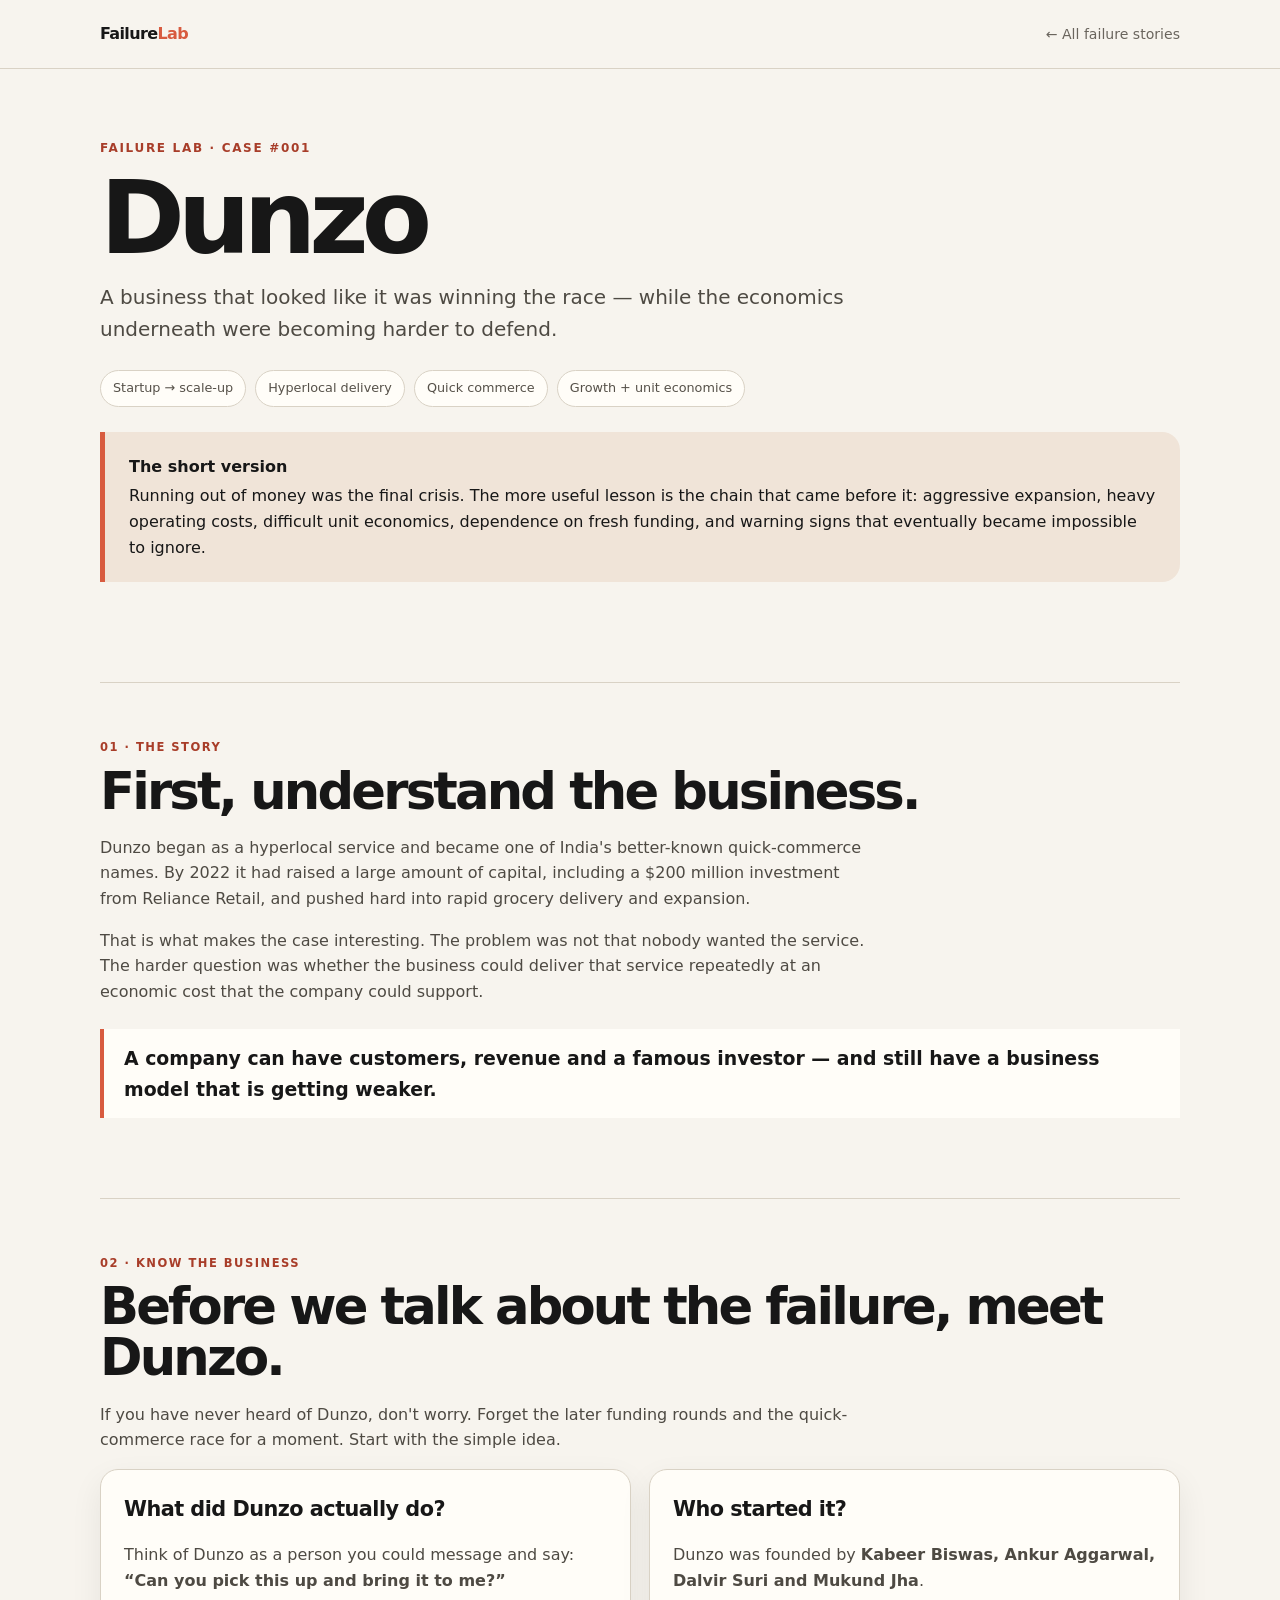
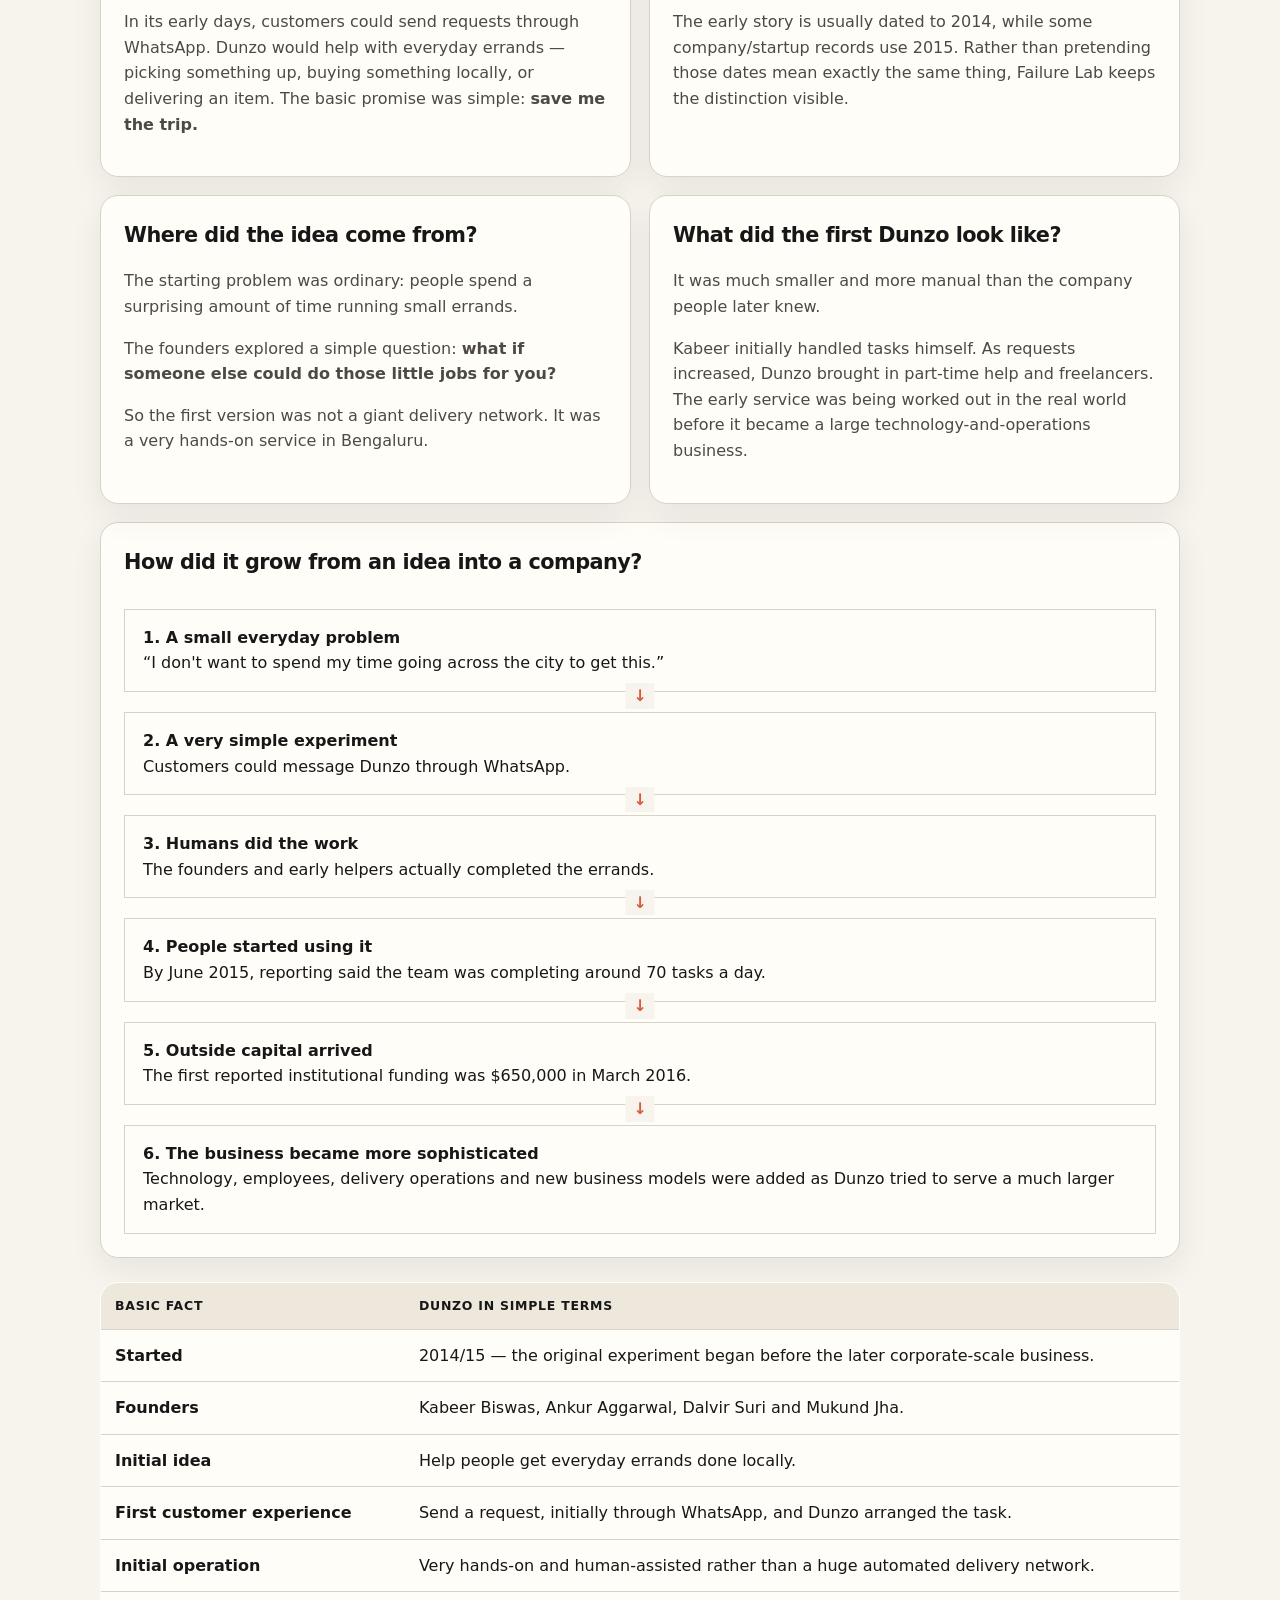
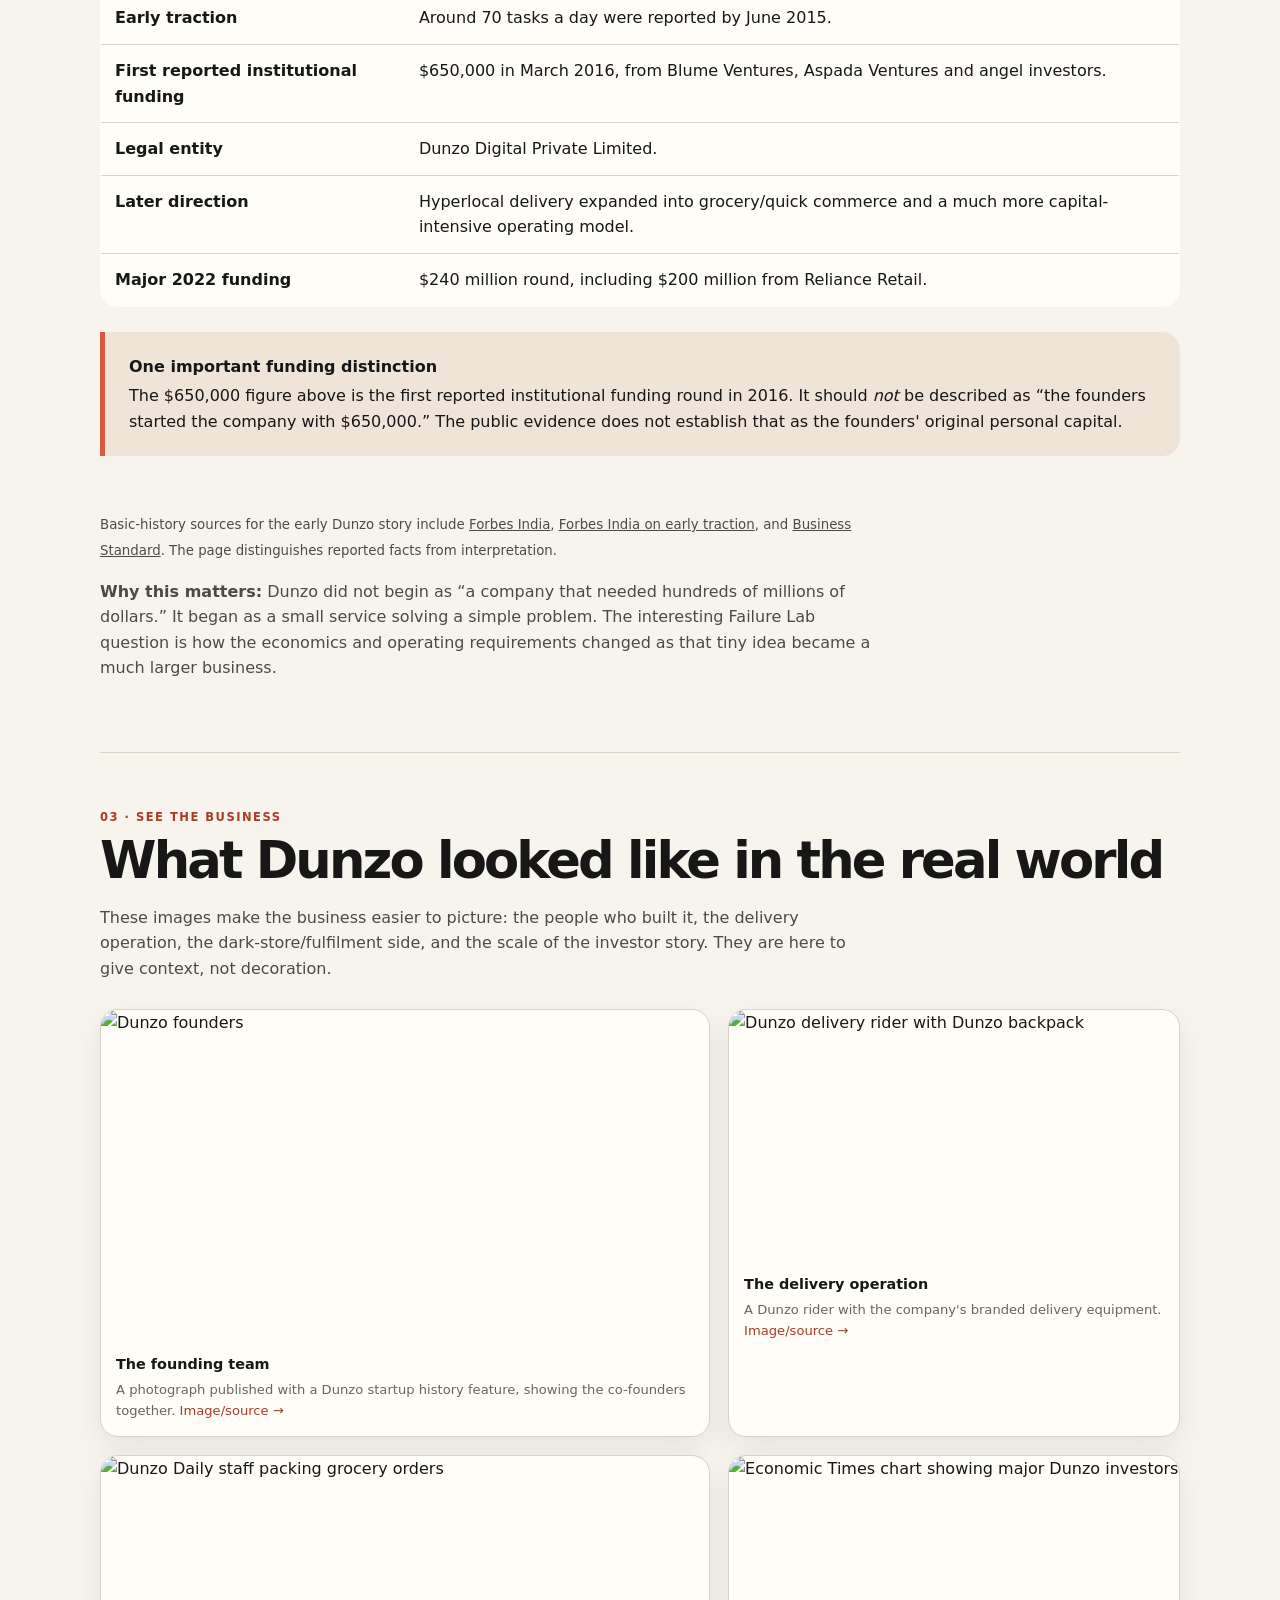
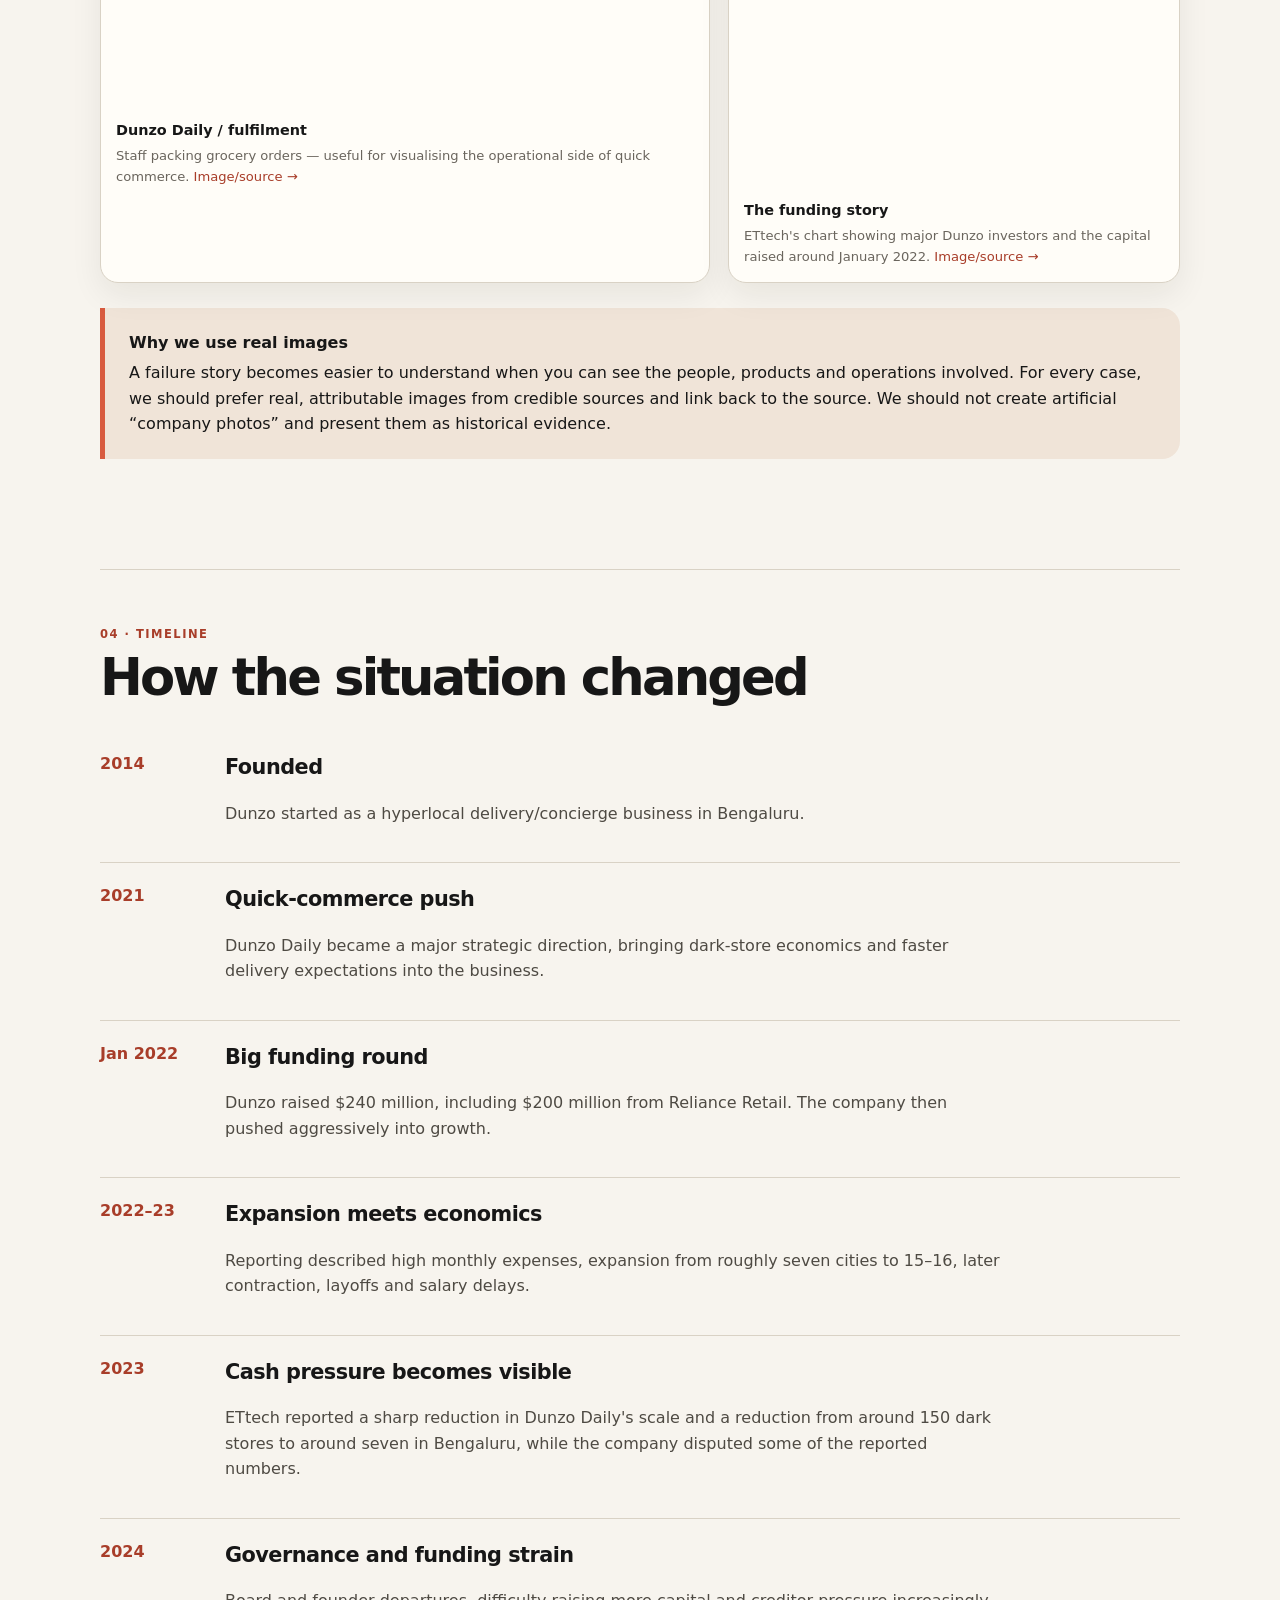
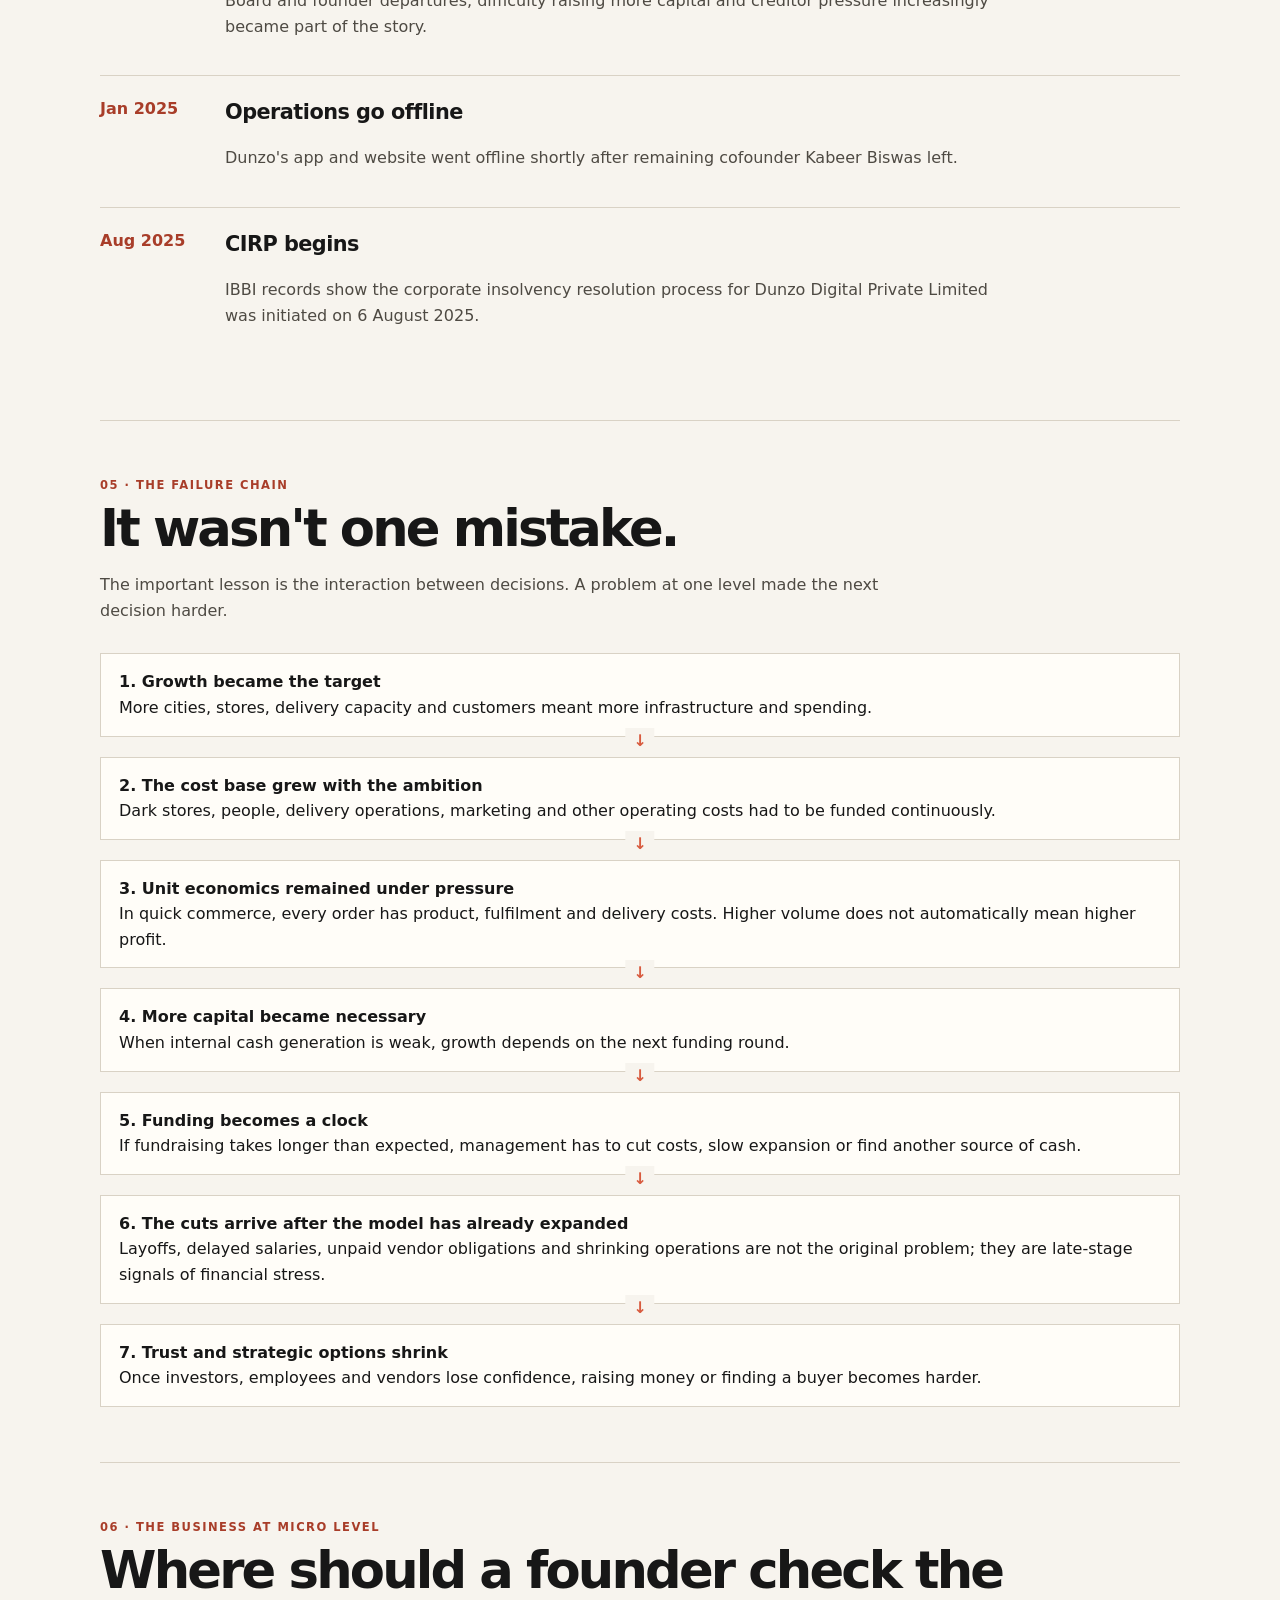
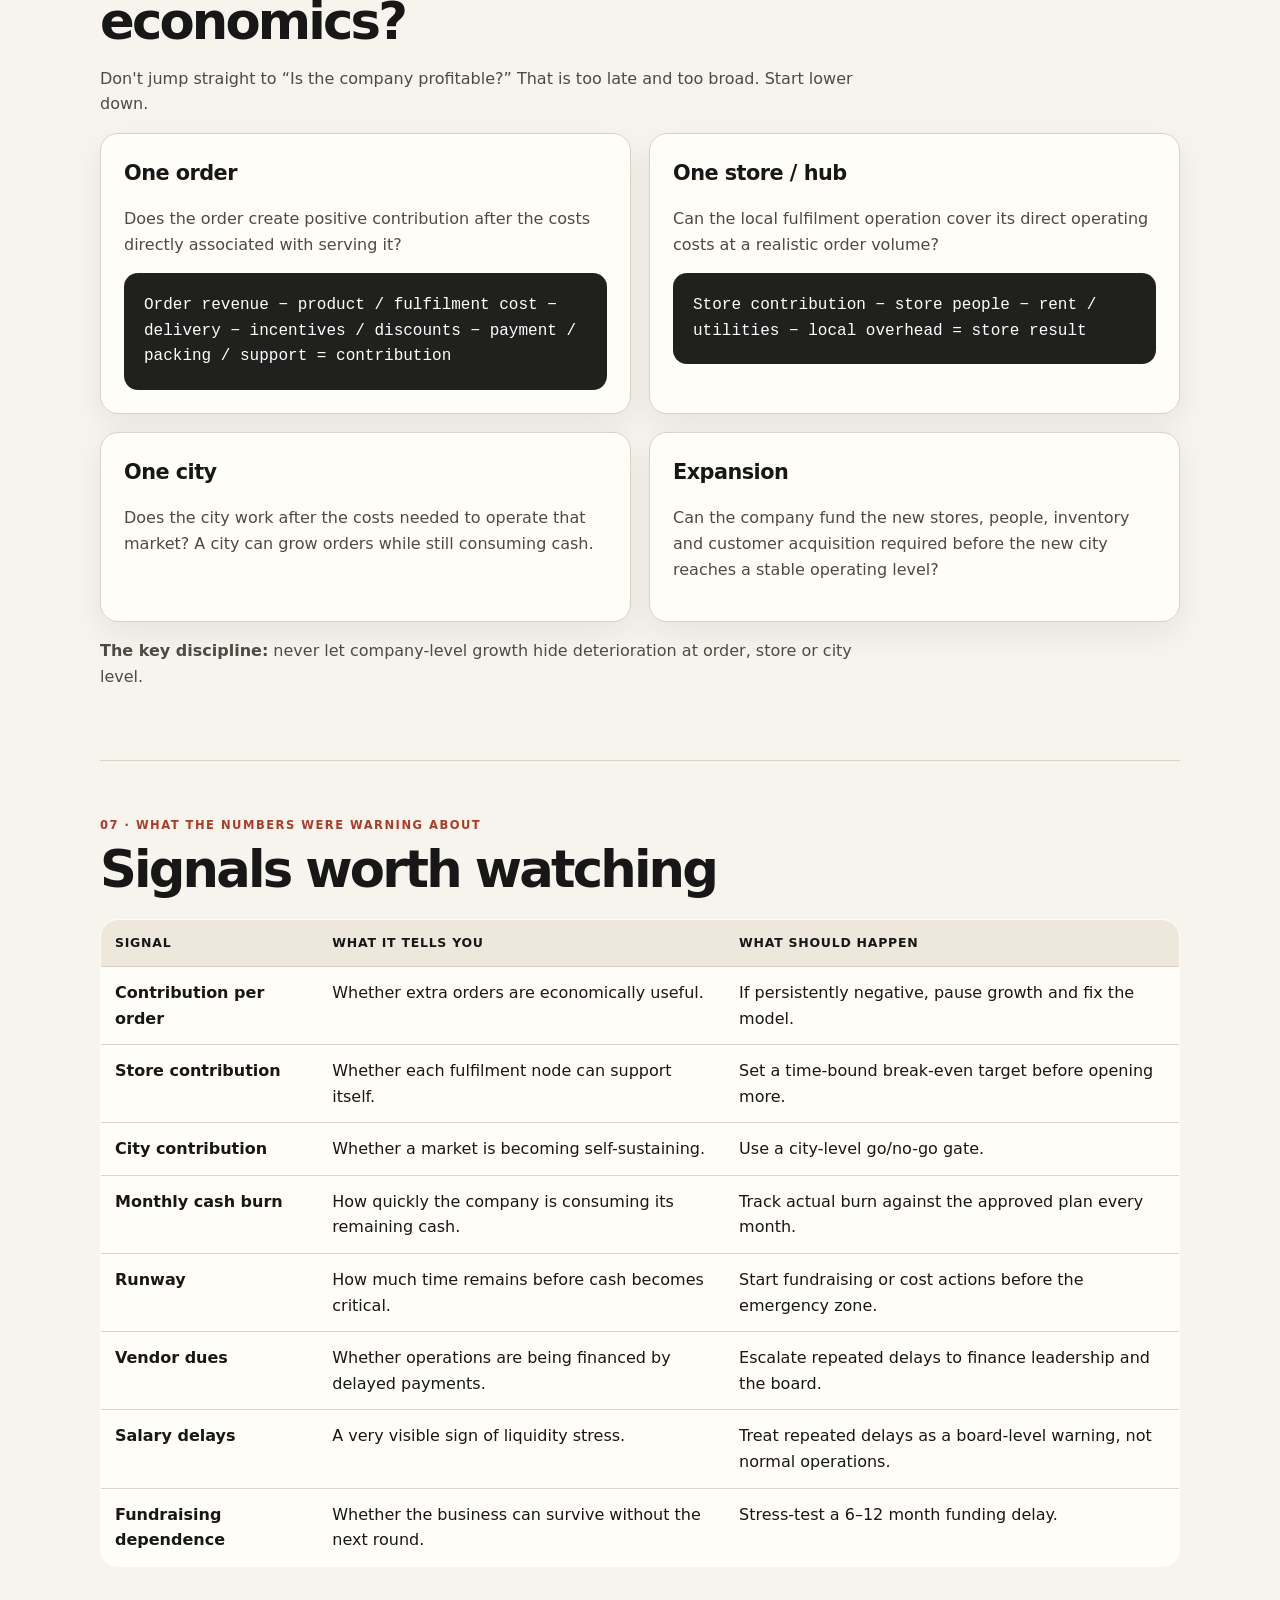
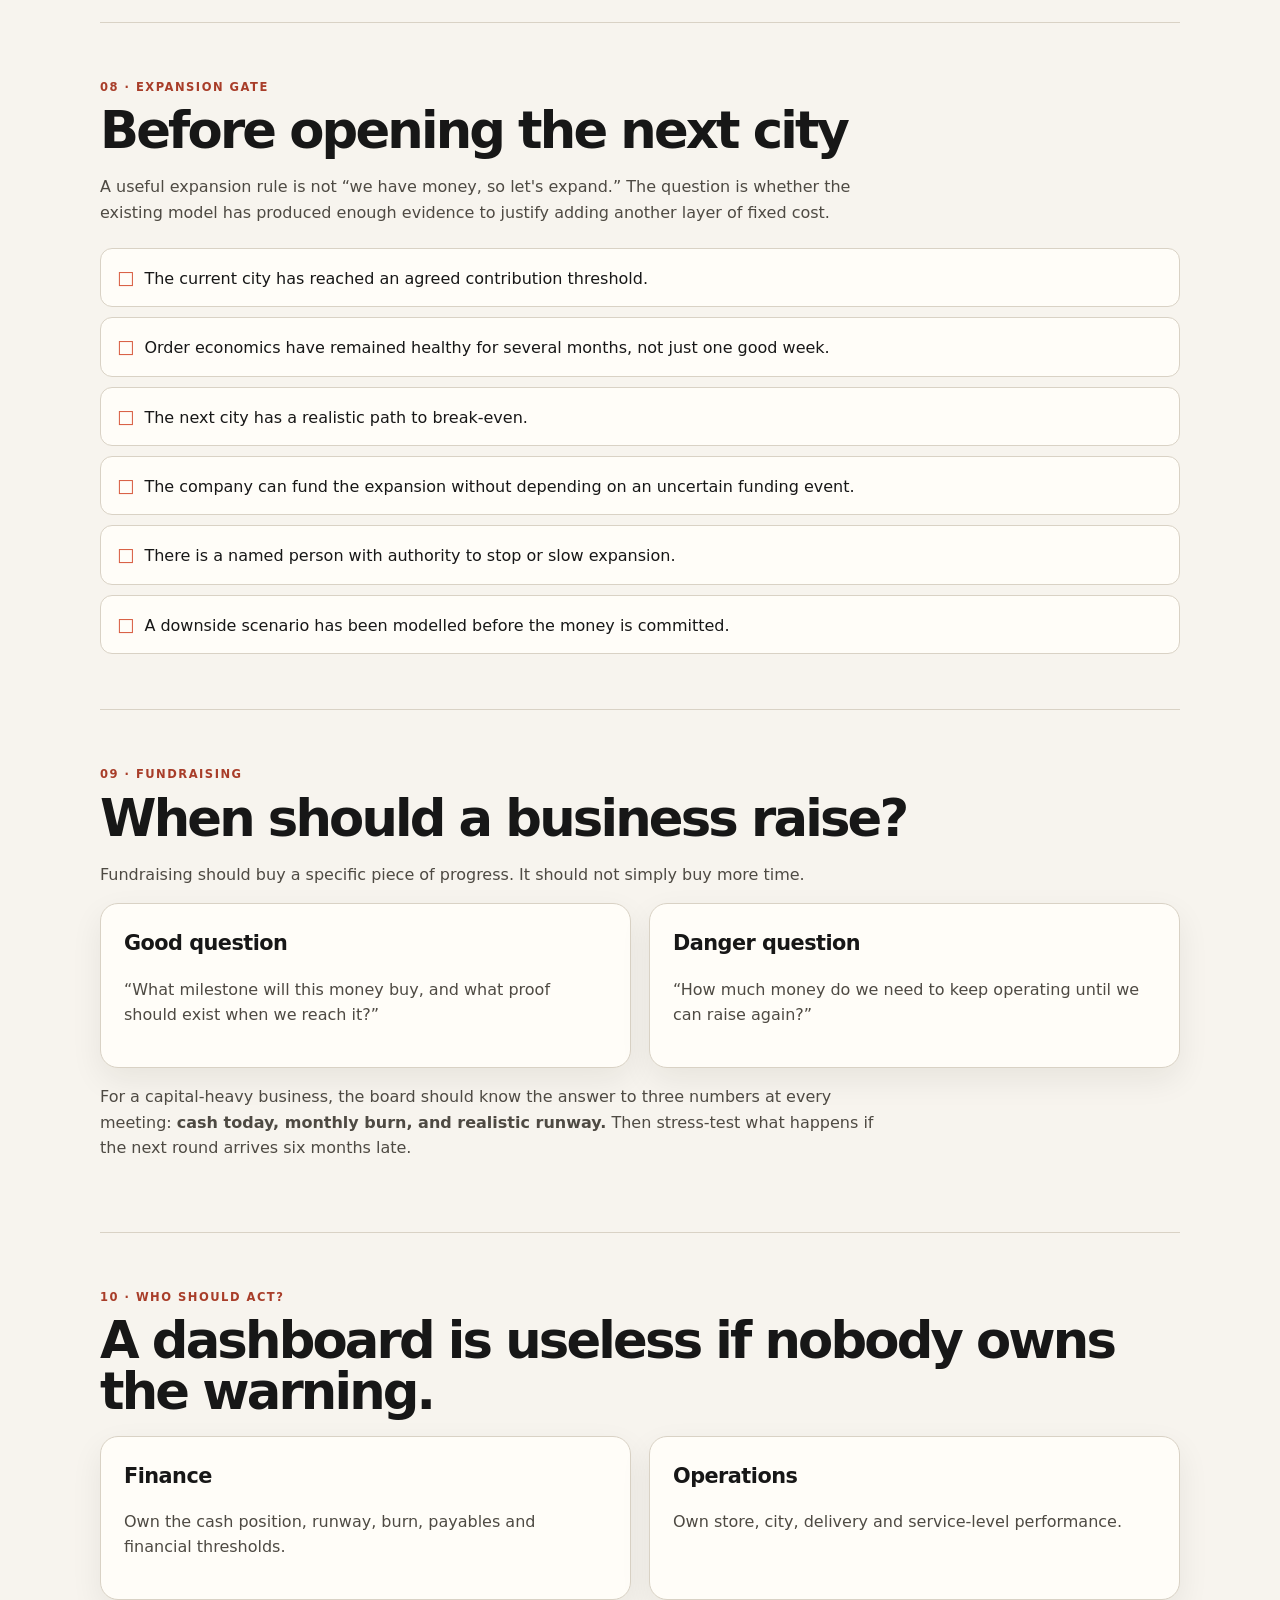
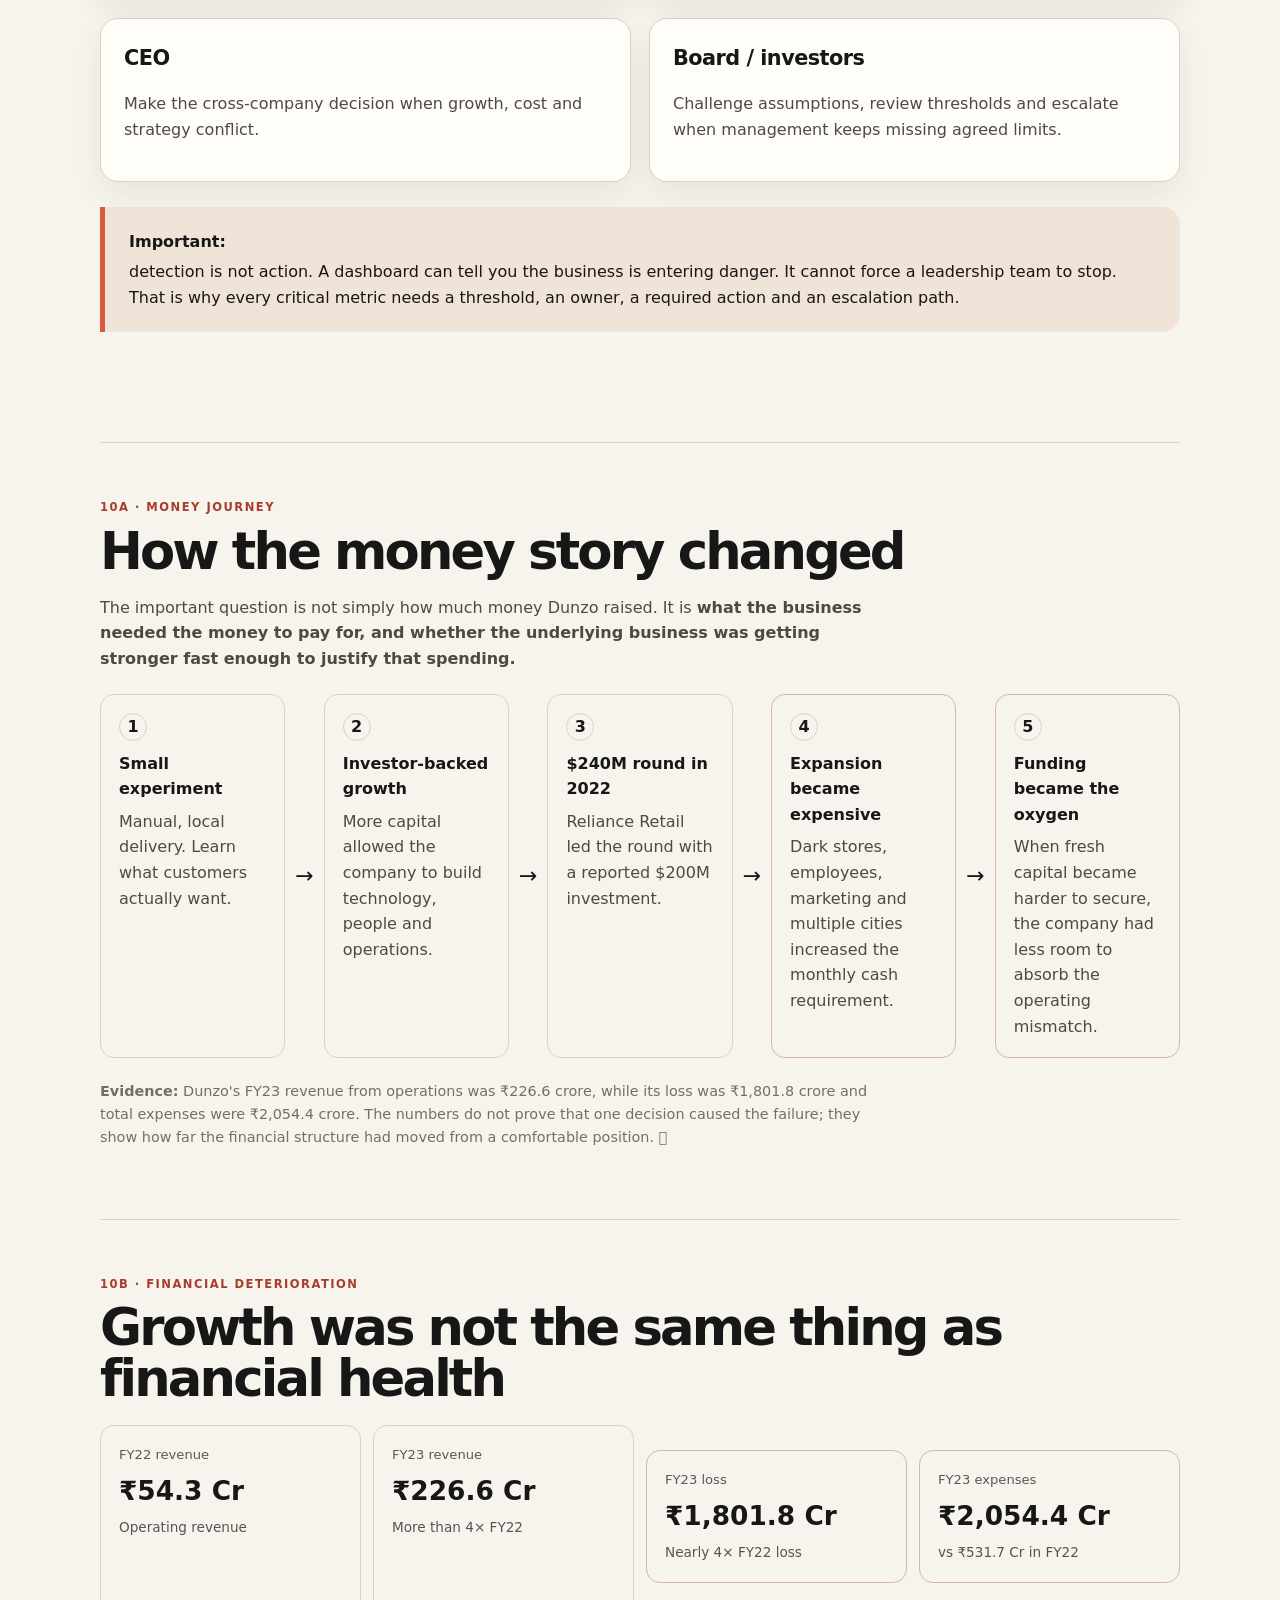
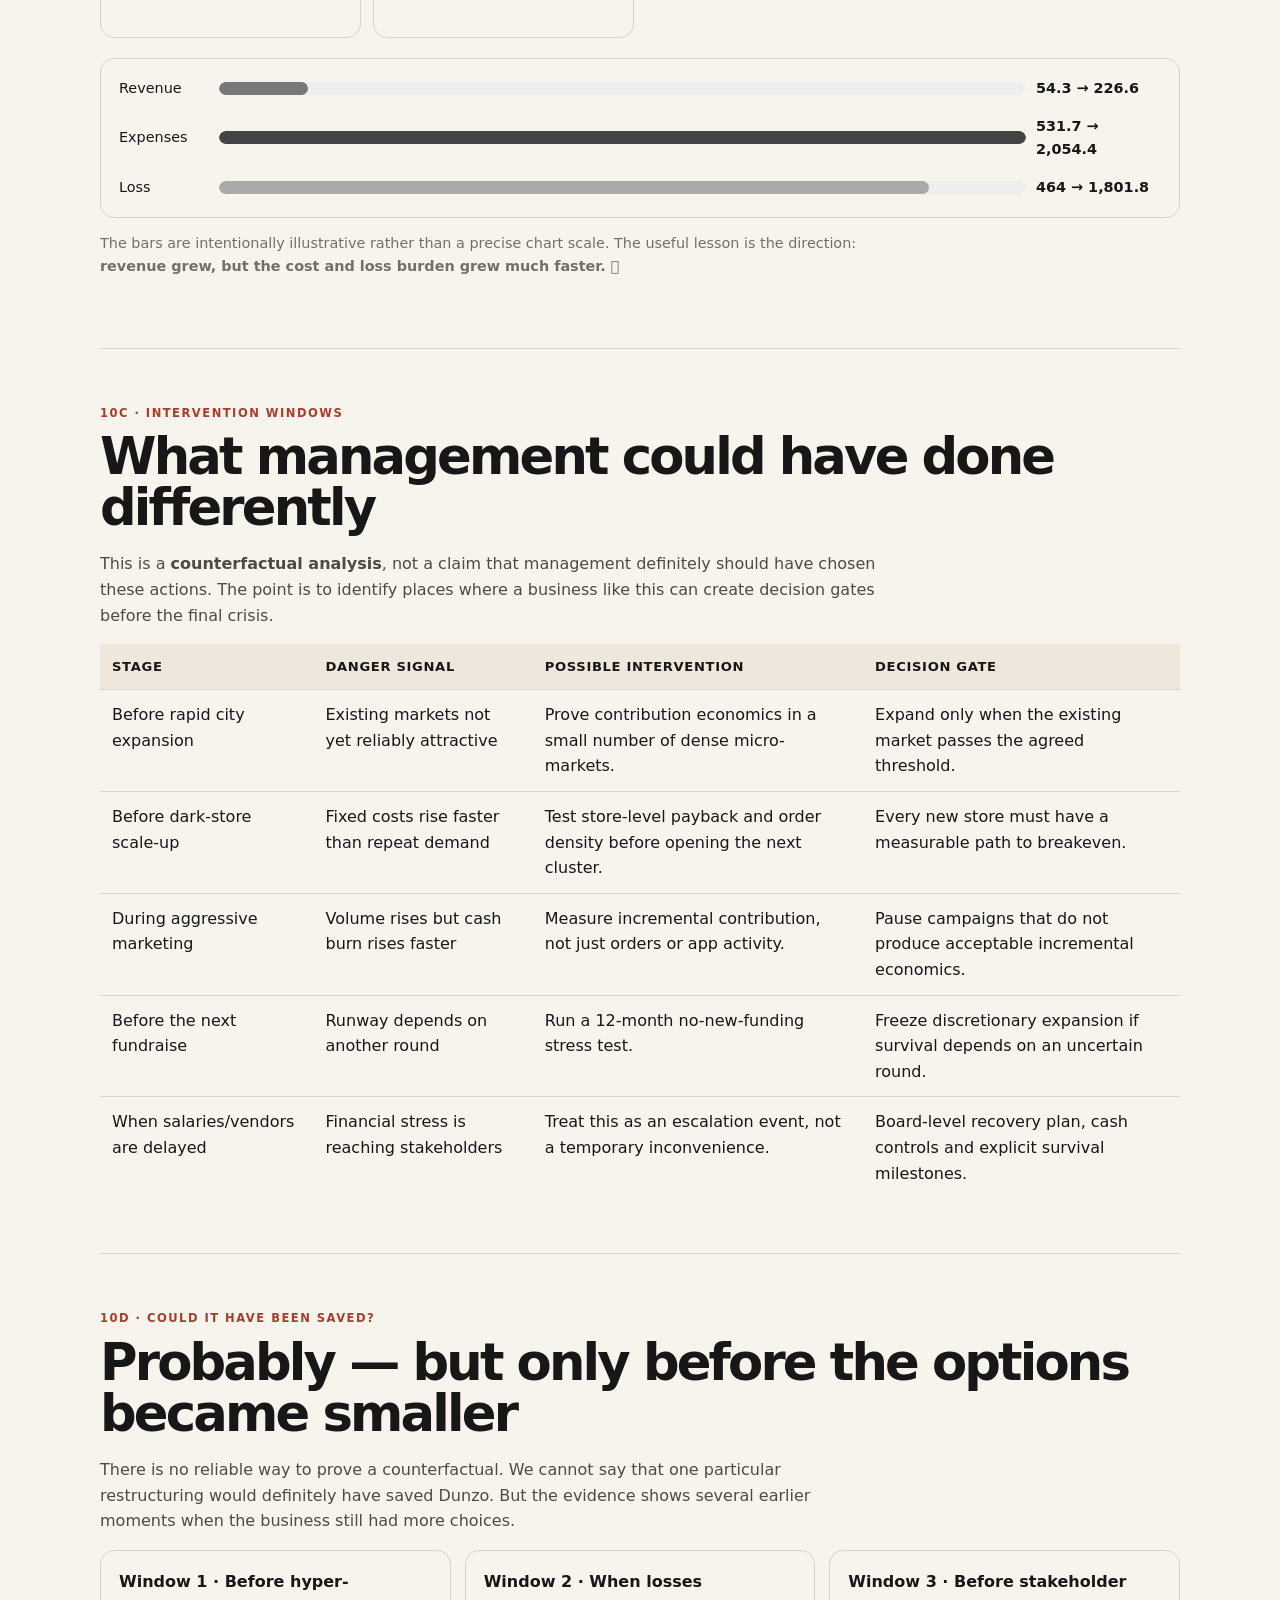
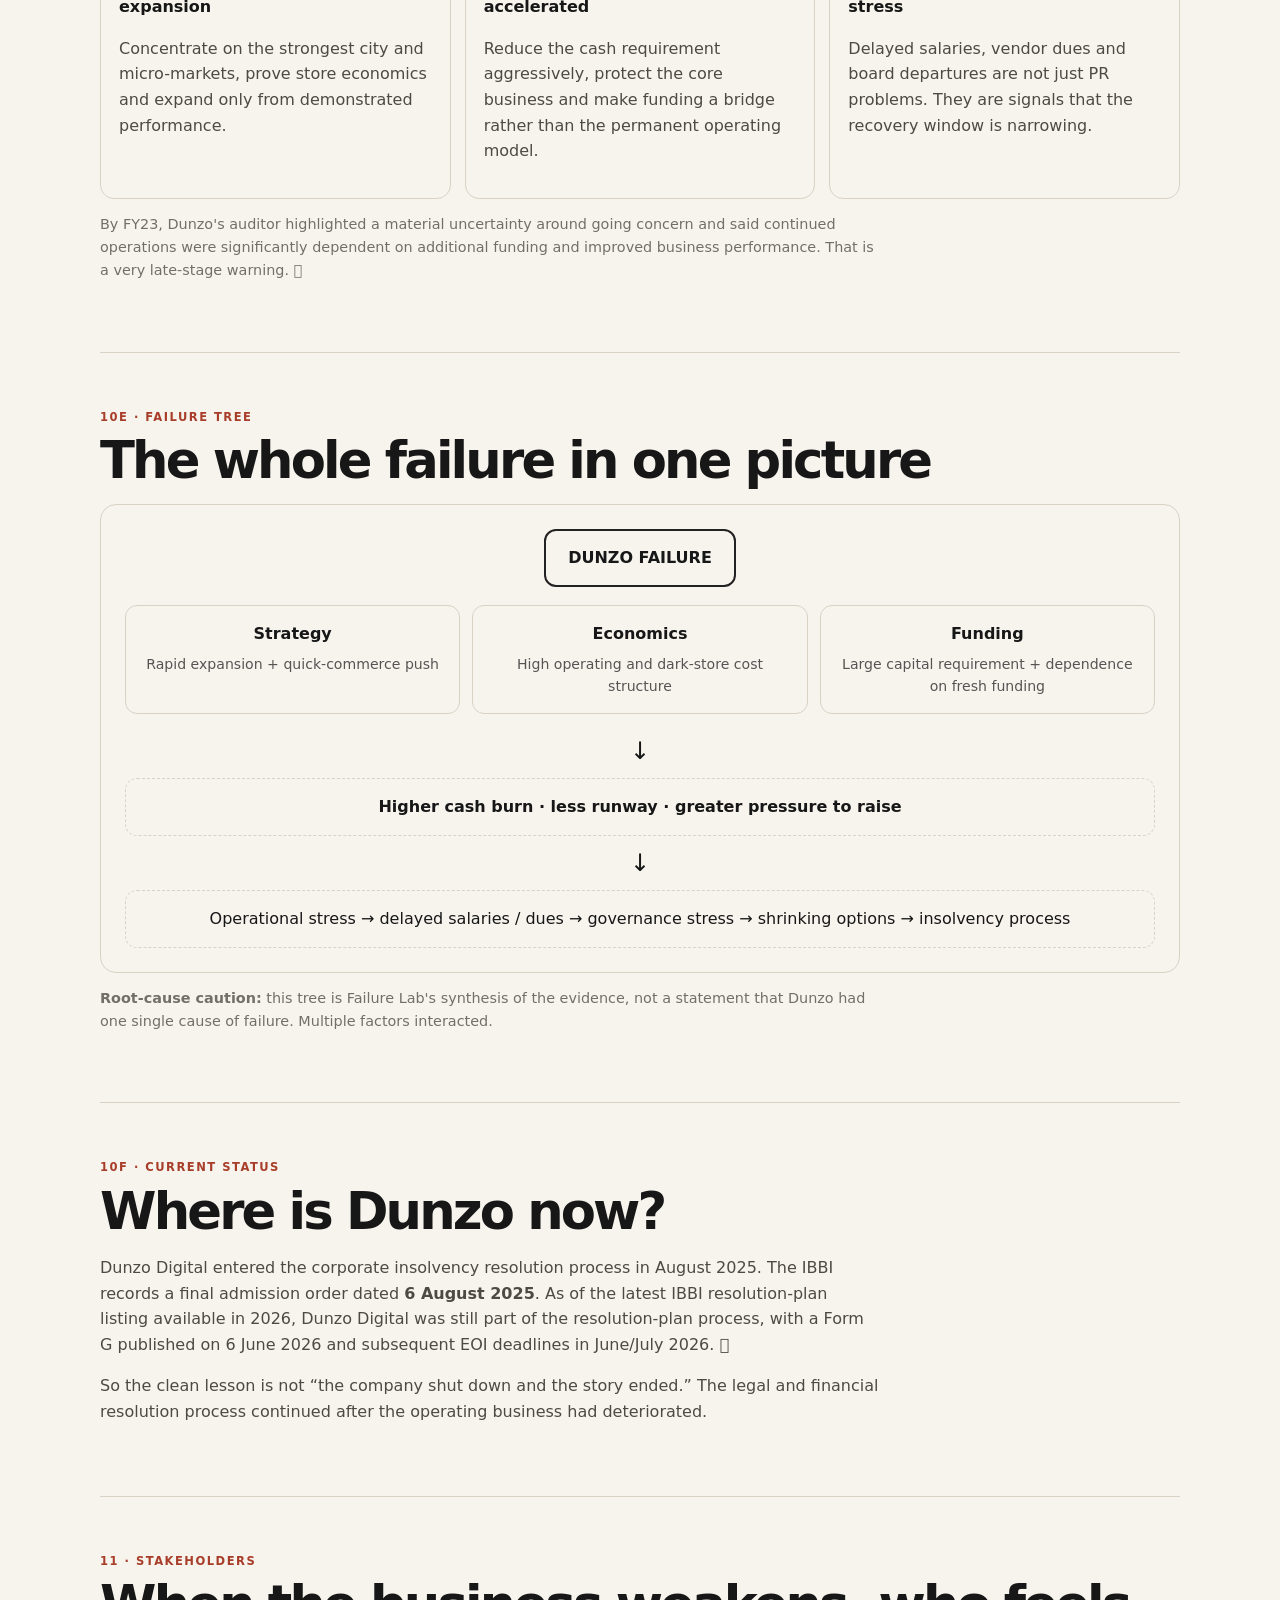
==== commit 91977278: "Add Kingfisher Airlines case, fix PepperTap CSS gaps, clean citation artifacts - Promote PepperTap c" ====
--- a/cases/dunzo/index.html
+++ b/cases/dunzo/index.html
@@ -396,7 +396,7 @@
   <div class="arrow">→</div>
   <div class="journey-step danger"><span>5</span><strong>Funding became the oxygen</strong><p>When fresh capital became harder to secure, the company had less room to absorb the operating mismatch.</p></div>
 </div>
-<p class="note"><strong>Evidence:</strong> Dunzo's FY23 revenue from operations was ₹226.6 crore, while its loss was ₹1,801.8 crore and total expenses were ₹2,054.4 crore. The numbers do not prove that one decision caused the failure; they show how far the financial structure had moved from a comfortable position. citeturn0search1</p>
+<p class="note"><strong>Evidence:</strong> Dunzo's FY23 revenue from operations was ₹226.6 crore, while its loss was ₹1,801.8 crore and total expenses were ₹2,054.4 crore. The numbers do not prove that one decision caused the failure; they show how far the financial structure had moved from a comfortable position. </p>
 </section>
 
 <section>
@@ -413,7 +413,7 @@
   <div class="bar-row"><span>Expenses</span><div class="bar-track"><i class="bar expense" style="width:100%"></i></div><b>531.7 → 2,054.4</b></div>
   <div class="bar-row"><span>Loss</span><div class="bar-track"><i class="bar loss" style="width:88%"></i></div><b>464 → 1,801.8</b></div>
 </div>
-<p class="note">The bars are intentionally illustrative rather than a precise chart scale. The useful lesson is the direction: <strong>revenue grew, but the cost and loss burden grew much faster.</strong> citeturn0search1</p>
+<p class="note">The bars are intentionally illustrative rather than a precise chart scale. The useful lesson is the direction: <strong>revenue grew, but the cost and loss burden grew much faster.</strong> </p>
 </section>
 
 <section>
@@ -440,7 +440,7 @@
   <div class="save-box"><strong>Window 2 · When losses accelerated</strong><p>Reduce the cash requirement aggressively, protect the core business and make funding a bridge rather than the permanent operating model.</p></div>
   <div class="save-box"><strong>Window 3 · Before stakeholder stress</strong><p>Delayed salaries, vendor dues and board departures are not just PR problems. They are signals that the recovery window is narrowing.</p></div>
 </div>
-<p class="note">By FY23, Dunzo's auditor highlighted a material uncertainty around going concern and said continued operations were significantly dependent on additional funding and improved business performance. That is a very late-stage warning. citeturn0search2</p>
+<p class="note">By FY23, Dunzo's auditor highlighted a material uncertainty around going concern and said continued operations were significantly dependent on additional funding and improved business performance. That is a very late-stage warning. </p>
 </section>
 
 <section>
@@ -464,7 +464,7 @@
 <section>
 <div class="kicker">10F · Current Status</div>
 <h2>Where is Dunzo now?</h2>
-<p>Dunzo Digital entered the corporate insolvency resolution process in August 2025. The IBBI records a final admission order dated <strong>6 August 2025</strong>. As of the latest IBBI resolution-plan listing available in 2026, Dunzo Digital was still part of the resolution-plan process, with a Form G published on 6 June 2026 and subsequent EOI deadlines in June/July 2026. citeturn1search1turn0search0</p>
+<p>Dunzo Digital entered the corporate insolvency resolution process in August 2025. The IBBI records a final admission order dated <strong>6 August 2025</strong>. As of the latest IBBI resolution-plan listing available in 2026, Dunzo Digital was still part of the resolution-plan process, with a Form G published on 6 June 2026 and subsequent EOI deadlines in June/July 2026. </p>
 <p>So the clean lesson is not “the company shut down and the story ended.” The legal and financial resolution process continued after the operating business had deteriorated.</p>
 </section>
 
